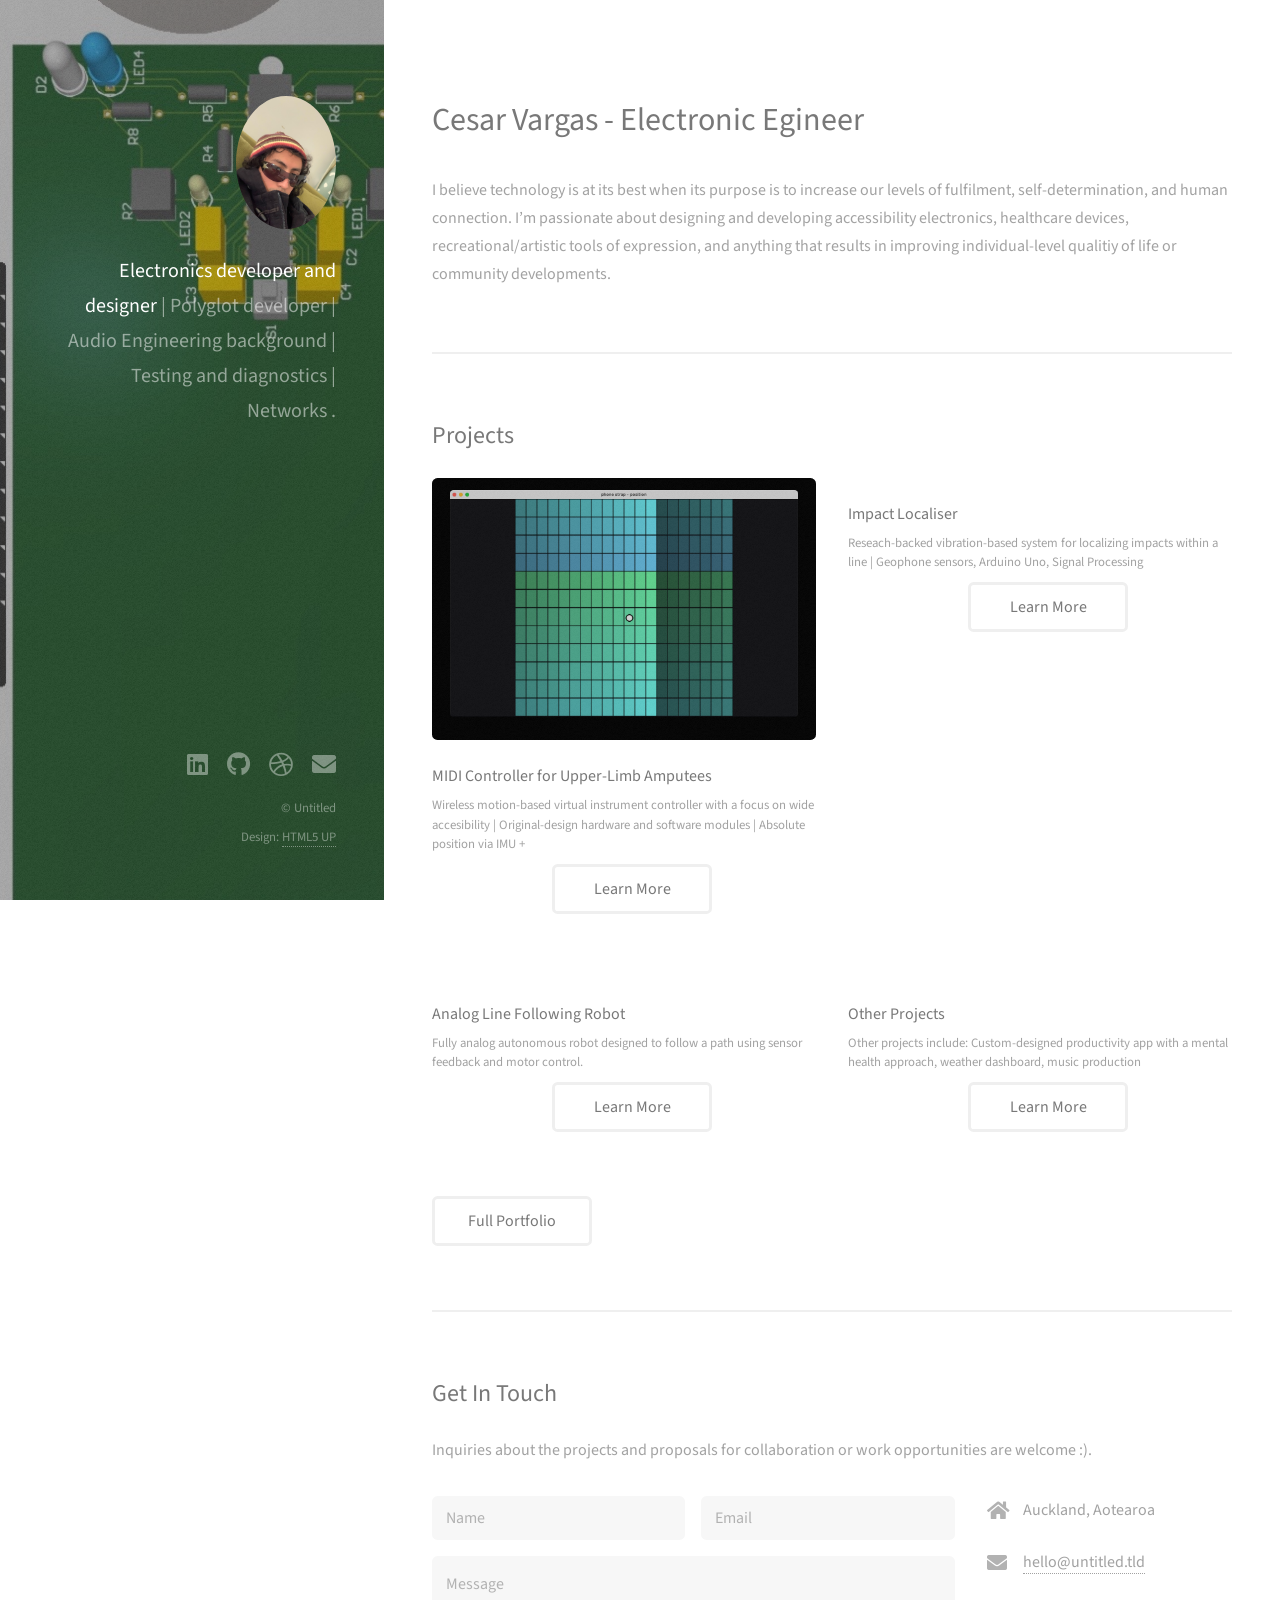
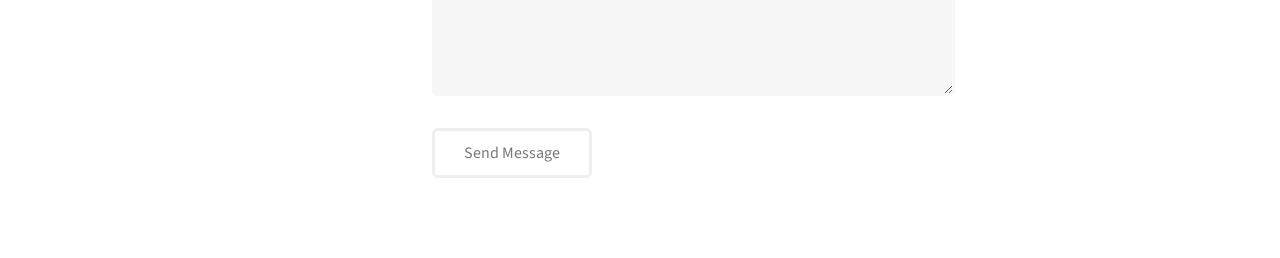
==== index.html @ 72519729 "btns linked" ====
<!DOCTYPE HTML>
<!--
	Strata by HTML5 UP
	html5up.net | @ajlkn
	Free for personal and commercial use under the CCA 3.0 license (html5up.net/license)
-->
<html>
	<head>
		<title>Strata by HTML5 UP</title>
		<meta charset="utf-8" />
		<meta name="viewport" content="width=device-width, initial-scale=1, user-scalable=no" />
		<link rel="stylesheet" href="assets/css/main.css" />
	</head>
	<body class="is-preload">

		<!-- Header -->
			<header id="header">
				<div class="inner">
					<a href="#" class="image avatar"><img src="images/avatar.jpg" alt="" /></a>
					<h1><strong>Electronics developer and designer</strong>  <br />
					| Polyglot developer | Audio Engineering background | Testing<br />
					and diagnostics | Networks </a>.</h1>
					<!-- and diagnostics | Networks | Troubleshooting</a>.</h1> -->
				</div>
			</header>

		<!-- Main -->
			<div id="main">

				<!-- One -->
					<section id="one">
						<header class="major">
							<h2>Cesar Vargas - Electronic Egineer</h2>
						</header>
						<p>I believe technology is at its best when its purpose is to increase our levels of fulfilment, self-determination, and human connection. I’m passionate about designing and developing accessibility electronics, healthcare devices, recreational/artistic tools of expression, and anything that results in improving individual-level qualitiy of life or community developments.</p>
						<!-- <ul class="actions">
							<li><a href="#" class="button">Learn More</a></li>
						</ul> -->
					</section>

				<!-- Two -->
					<section id="two">
						<h2>Projects</h2>
						<div class="row">
							<article class="col-6 col-12-xsmall work-item">
								<!-- TODO add photo of interface -->
								<a href="images/fulls/01.jpg" class="image fit thumb"><img src="images/thumbs/01.jpg" alt="" /></a>
								<h3>MIDI Controller for Upper-Limb Amputees</h3>
								<p> Wireless motion-based virtual instrument controller with a focus on wide accesibility | Original-design hardware and software modules | Absolute position via IMU + 
								<br /> 
								</p>
									<!-- | Development: On-going </p> -->
								<!-- Make it center: -->
								<!-- </div> -->
								<ul class="actions" style="margin-top: 10px;">
									<li><a href="ldv.html" class="button">Learn More</a></li>
								</ul>
							</article>
							<article class="col-6 col-12-xsmall work-item">
								<a href="images/fulls/02.jpg" class="image fit thumb"><img src="images/thumbs/02.jpg" alt="" /></a>
								<h3>Impact Localiser</h3>
								<p>Reseach-backed vibration-based system for localizing impacts within a line | Geophone sensors, Arduino Uno, Signal Processing <br />  </p>
									<!-- | Development: Finalized </p> -->
								<!-- </div> -->
								<ul class="actions" style="margin-top: 10px;">
									<li><a href="geohpone.html" class="button">Learn More</a></li>
								</ul>
							</article>
							<article class="col-6 col-12-xsmall work-item">
								<a href="images/fulls/03.jpg" class="image fit thumb"><img src="images/thumbs/03.jpg" alt="" /></a>
								<h3>Analog Line Following Robot</h3>
								<p>Fully analog autonomous robot designed to follow a path using sensor feedback and motor control. <br />  </p>
								<!-- </div> -->
								<ul class="actions" style="margin-top: 10px;">
									<li><a href="robot.html" class="button">Learn More</a></li>
								</ul>
							</article>
							<article class="col-6 col-12-xsmall work-item">
								<a href="images/fulls/04.jpg" class="image fit thumb"><img src="images/thumbs/04.jpg" alt="" /></a>
								<h3>Other Projects</h3>
								<p>Other projects include: Custom-designed productivity app with a mental health approach, weather dashboard, music production <br />  </p>
								<!-- </div> -->
								<ul class="actions" style="margin-top: 10px;">
									<li><a href="other.html" class="button">Learn More</a></li>
								</ul>
							</article>
							<!-- <article class="col-6 col-12-xsmall work-item">
								<a href="images/fulls/05.jpg" class="image fit thumb"><img src="images/thumbs/05.jpg" alt="" /></a>
								<h3>Nunc enim commodo aliquet</h3>
								<p>Lorem ipsum dolor sit amet nisl sed nullam feugiat.</p>
							</article>
							<article class="col-6 col-12-xsmall work-item">
								<a href="images/fulls/06.jpg" class="image fit thumb"><img src="images/thumbs/06.jpg" alt="" /></a>
								<h3>Risus ornare lacinia</h3>
								<p>Lorem ipsum dolor sit amet nisl sed nullam feugiat.</p>
							</article> -->
						</div>
						<ul class="actions">
							<li><a href="#" class="button">Full Portfolio</a></li>
						</ul>
					</section>

				<!-- Three -->
					<section id="three">
						<h2>Get In Touch</h2>
						<p>Inquiries about the projects and proposals for collaboration or work opportunities are welcome :). </p>
						<div class="row">
							<div class="col-8 col-12-small">
								<form method="post" action="#">
									<div class="row gtr-uniform gtr-50">
										<div class="col-6 col-12-xsmall"><input type="text" name="name" id="name" placeholder="Name" /></div>
										<div class="col-6 col-12-xsmall"><input type="email" name="email" id="email" placeholder="Email" /></div>
										<div class="col-12"><textarea name="message" id="message" placeholder="Message" rows="4"></textarea></div>
									</div>
								</form>
								<ul class="actions">
									<li><input type="submit" value="Send Message" /></li>
								</ul>
							</div>
							<div class="col-4 col-12-small">
								<ul class="labeled-icons">
									<li>
										<h3 class="icon solid fa-home"><span class="label">Address</span></h3>
										<!-- 1234 Somewhere Rd.<br /> -->
										Auckland, Aotearoa<br />
										<!-- United States -->
									</li>
									<!-- <li>
										<h3 class="icon solid fa-mobile-alt"><span class="label">Phone</span></h3>
										000-000-0000
									</li> -->
									<li>
										<h3 class="icon solid fa-envelope"><span class="label">Email</span></h3>
										<!-- TODO set email just for this, maybe new one, maybe liminalvile@gmail.com-->
										<a href="#">hello@untitled.tld</a>
									</li>
								</ul>
							</div>
						</div>
					</section>

				<!-- Four -->
				<!--
					<section id="four">
						<h2>Elements</h2>

						<section>
							<h4>Text</h4>
							<p>This is <b>bold</b> and this is <strong>strong</strong>. This is <i>italic</i> and this is <em>emphasized</em>.
							This is <sup>superscript</sup> text and this is <sub>subscript</sub> text.
							This is <u>underlined</u> and this is code: <code>for (;;) { ... }</code>. Finally, <a href="#">this is a link</a>.</p>
							<hr />
							<header>
								<h4>Heading with a Subtitle</h4>
								<p>Lorem ipsum dolor sit amet nullam id egestas urna aliquam</p>
							</header>
							<p>Nunc lacinia ante nunc ac lobortis. Interdum adipiscing gravida odio porttitor sem non mi integer non faucibus ornare mi ut ante amet placerat aliquet. Volutpat eu sed ante lacinia sapien lorem accumsan varius montes viverra nibh in adipiscing blandit tempus accumsan.</p>
							<header>
								<h5>Heading with a Subtitle</h5>
								<p>Lorem ipsum dolor sit amet nullam id egestas urna aliquam</p>
							</header>
							<p>Nunc lacinia ante nunc ac lobortis. Interdum adipiscing gravida odio porttitor sem non mi integer non faucibus ornare mi ut ante amet placerat aliquet. Volutpat eu sed ante lacinia sapien lorem accumsan varius montes viverra nibh in adipiscing blandit tempus accumsan.</p>
							<hr />
							<h2>Heading Level 2</h2>
							<h3>Heading Level 3</h3>
							<h4>Heading Level 4</h4>
							<h5>Heading Level 5</h5>
							<h6>Heading Level 6</h6>
							<hr />
							<h5>Blockquote</h5>
							<blockquote>Fringilla nisl. Donec accumsan interdum nisi, quis tincidunt felis sagittis eget tempus euismod. Vestibulum ante ipsum primis in faucibus vestibulum. Blandit adipiscing eu felis iaculis volutpat ac adipiscing accumsan faucibus. Vestibulum ante ipsum primis in faucibus lorem ipsum dolor sit amet nullam adipiscing eu felis.</blockquote>
							<h5>Preformatted</h5>
							<pre><code>i = 0;

while (!deck.isInOrder()) {
print 'Iteration ' + i;
deck.shuffle();
i++;
}

print 'It took ' + i + ' iterations to sort the deck.';</code></pre>
						</section>

						<section>
							<h4>Lists</h4>
							<div class="row">
								<div class="col-6 col-12-xsmall">
									<h5>Unordered</h5>
									<ul>
										<li>Dolor pulvinar etiam magna etiam.</li>
										<li>Sagittis adipiscing lorem eleifend.</li>
										<li>Felis enim feugiat dolore viverra.</li>
									</ul>
									<h5>Alternate</h5>
									<ul class="alt">
										<li>Dolor pulvinar etiam magna etiam.</li>
										<li>Sagittis adipiscing lorem eleifend.</li>
										<li>Felis enim feugiat dolore viverra.</li>
									</ul>
								</div>
								<div class="col-6 col-12-xsmall">
									<h5>Ordered</h5>
									<ol>
										<li>Dolor pulvinar etiam magna etiam.</li>
										<li>Etiam vel felis at lorem sed viverra.</li>
										<li>Felis enim feugiat dolore viverra.</li>
										<li>Dolor pulvinar etiam magna etiam.</li>
										<li>Etiam vel felis at lorem sed viverra.</li>
										<li>Felis enim feugiat dolore viverra.</li>
									</ol>
									<h5>Icons</h5>
									<ul class="icons">
										<li><a href="#" class="icon brands fa-twitter"><span class="label">Twitter</span></a></li>
										<li><a href="#" class="icon brands fa-facebook-f"><span class="label">Facebook</span></a></li>
										<li><a href="#" class="icon brands fa-instagram"><span class="label">Instagram</span></a></li>
										<li><a href="#" class="icon brands fa-github"><span class="label">Github</span></a></li>
										<li><a href="#" class="icon brands fa-dribbble"><span class="label">Dribbble</span></a></li>
										<li><a href="#" class="icon brands fa-tumblr"><span class="label">Tumblr</span></a></li>
									</ul>
								</div>
							</div>
							<h5>Actions</h5>
							<ul class="actions">
								<li><a href="#" class="button primary">Default</a></li>
								<li><a href="#" class="button">Default</a></li>
							</ul>
							<ul class="actions small">
								<li><a href="#" class="button primary small">Small</a></li>
								<li><a href="#" class="button small">Small</a></li>
							</ul>
							<div class="row">
								<div class="col-6 col-12-small">
									<ul class="actions stacked">
										<li><a href="#" class="button primary">Default</a></li>
										<li><a href="#" class="button">Default</a></li>
									</ul>
								</div>
								<div class="col-6 col-12-small">
									<ul class="actions stacked">
										<li><a href="#" class="button primary small">Small</a></li>
										<li><a href="#" class="button small">Small</a></li>
									</ul>
								</div>
								<div class="col-6 col-12-small">
									<ul class="actions stacked">
										<li><a href="#" class="button primary fit">Default</a></li>
										<li><a href="#" class="button fit">Default</a></li>
									</ul>
								</div>
								<div class="col-6 col-12-small">
									<ul class="actions stacked">
										<li><a href="#" class="button primary small fit">Small</a></li>
										<li><a href="#" class="button small fit">Small</a></li>
									</ul>
								</div>
							</div>
						</section>

						<section>
							<h4>Table</h4>
							<h5>Default</h5>
							<div class="table-wrapper">
								<table>
									<thead>
										<tr>
											<th>Name</th>
											<th>Description</th>
											<th>Price</th>
										</tr>
									</thead>
									<tbody>
										<tr>
											<td>Item One</td>
											<td>Ante turpis integer aliquet porttitor.</td>
											<td>29.99</td>
										</tr>
										<tr>
											<td>Item Two</td>
											<td>Vis ac commodo adipiscing arcu aliquet.</td>
											<td>19.99</td>
										</tr>
										<tr>
											<td>Item Three</td>
											<td> Morbi faucibus arcu accumsan lorem.</td>
											<td>29.99</td>
										</tr>
										<tr>
											<td>Item Four</td>
											<td>Vitae integer tempus condimentum.</td>
											<td>19.99</td>
										</tr>
										<tr>
											<td>Item Five</td>
											<td>Ante turpis integer aliquet porttitor.</td>
											<td>29.99</td>
										</tr>
									</tbody>
									<tfoot>
										<tr>
											<td colspan="2"></td>
											<td>100.00</td>
										</tr>
									</tfoot>
								</table>
							</div>

							<h5>Alternate</h5>
							<div class="table-wrapper">
								<table class="alt">
									<thead>
										<tr>
											<th>Name</th>
											<th>Description</th>
											<th>Price</th>
										</tr>
									</thead>
									<tbody>
										<tr>
											<td>Item One</td>
											<td>Ante turpis integer aliquet porttitor.</td>
											<td>29.99</td>
										</tr>
										<tr>
											<td>Item Two</td>
											<td>Vis ac commodo adipiscing arcu aliquet.</td>
											<td>19.99</td>
										</tr>
										<tr>
											<td>Item Three</td>
											<td> Morbi faucibus arcu accumsan lorem.</td>
											<td>29.99</td>
										</tr>
										<tr>
											<td>Item Four</td>
											<td>Vitae integer tempus condimentum.</td>
											<td>19.99</td>
										</tr>
										<tr>
											<td>Item Five</td>
											<td>Ante turpis integer aliquet porttitor.</td>
											<td>29.99</td>
										</tr>
									</tbody>
									<tfoot>
										<tr>
											<td colspan="2"></td>
											<td>100.00</td>
										</tr>
									</tfoot>
								</table>
							</div>
						</section>

						<section>
							<h4>Buttons</h4>
							<ul class="actions">
								<li><a href="#" class="button primary">Primary</a></li>
								<li><a href="#" class="button">Default</a></li>
							</ul>
							<ul class="actions">
								<li><a href="#" class="button large">Large</a></li>
								<li><a href="#" class="button">Default</a></li>
								<li><a href="#" class="button small">Small</a></li>
							</ul>
							<ul class="actions fit">
								<li><a href="#" class="button primary fit">Fit</a></li>
								<li><a href="#" class="button fit">Fit</a></li>
							</ul>
							<ul class="actions fit small">
								<li><a href="#" class="button primary fit small">Fit + Small</a></li>
								<li><a href="#" class="button fit small">Fit + Small</a></li>
							</ul>
							<ul class="actions">
								<li><a href="#" class="button primary icon solid fa-download">Icon</a></li>
								<li><a href="#" class="button icon solid fa-download">Icon</a></li>
							</ul>
							<ul class="actions">
								<li><span class="button primary disabled">Primary</span></li>
								<li><span class="button disabled">Default</span></li>
							</ul>
						</section>

						<section>
							<h4>Form</h4>
							<form method="post" action="#">
								<div class="row gtr-uniform gtr-50">
									<div class="col-6 col-12-xsmall">
										<input type="text" name="demo-name" id="demo-name" value="" placeholder="Name" />
									</div>
									<div class="col-6 col-12-xsmall">
										<input type="email" name="demo-email" id="demo-email" value="" placeholder="Email" />
									</div>
									<div class="col-12">
										<select name="demo-category" id="demo-category">
											<option value="">- Category -</option>
											<option value="1">Manufacturing</option>
											<option value="1">Shipping</option>
											<option value="1">Administration</option>
											<option value="1">Human Resources</option>
										</select>
									</div>
									<div class="col-4 col-12-small">
										<input type="radio" id="demo-priority-low" name="demo-priority" checked>
										<label for="demo-priority-low">Low Priority</label>
									</div>
									<div class="col-4 col-12-small">
										<input type="radio" id="demo-priority-normal" name="demo-priority">
										<label for="demo-priority-normal">Normal Priority</label>
									</div>
									<div class="col-4 col-12-small">
										<input type="radio" id="demo-priority-high" name="demo-priority">
										<label for="demo-priority-high">High Priority</label>
									</div>
									<div class="col-6 col-12-small">
										<input type="checkbox" id="demo-copy" name="demo-copy">
										<label for="demo-copy">Email me a copy of this message</label>
									</div>
									<div class="col-6 col-12-small">
										<input type="checkbox" id="demo-human" name="demo-human" checked>
										<label for="demo-human">I am a human and not a robot</label>
									</div>
									<div class="col-12">
										<textarea name="demo-message" id="demo-message" placeholder="Enter your message" rows="6"></textarea>
									</div>
									<div class="col-12">
										<ul class="actions">
											<li><input type="submit" value="Send Message" class="primary" /></li>
											<li><input type="reset" value="Reset" /></li>
										</ul>
									</div>
								</div>
							</form>
						</section>

						<section>
							<h4>Image</h4>
							<h5>Fit</h5>
							<div class="box alt">
								<div class="row gtr-50 gtr-uniform">
									<div class="col-12"><span class="image fit"><img src="images/fulls/05.jpg" alt="" /></span></div>
									<div class="col-4"><span class="image fit"><img src="images/thumbs/01.jpg" alt="" /></span></div>
									<div class="col-4"><span class="image fit"><img src="images/thumbs/02.jpg" alt="" /></span></div>
									<div class="col-4"><span class="image fit"><img src="images/thumbs/03.jpg" alt="" /></span></div>
									<div class="col-4"><span class="image fit"><img src="images/thumbs/04.jpg" alt="" /></span></div>
									<div class="col-4"><span class="image fit"><img src="images/thumbs/05.jpg" alt="" /></span></div>
									<div class="col-4"><span class="image fit"><img src="images/thumbs/06.jpg" alt="" /></span></div>
									<div class="col-4"><span class="image fit"><img src="images/thumbs/03.jpg" alt="" /></span></div>
									<div class="col-4"><span class="image fit"><img src="images/thumbs/02.jpg" alt="" /></span></div>
									<div class="col-4"><span class="image fit"><img src="images/thumbs/01.jpg" alt="" /></span></div>
								</div>
							</div>
							<h5>Left &amp; Right</h5>
							<p><span class="image left"><img src="images/avatar.jpg" alt="" /></span>Fringilla nisl. Donec accumsan interdum nisi, quis tincidunt felis sagittis eget. tempus euismod. Vestibulum ante ipsum primis in faucibus vestibulum. Blandit adipiscing eu felis iaculis volutpat ac adipiscing accumsan eu faucibus. Integer ac pellentesque praesent tincidunt felis sagittis eget. tempus euismod. Vestibulum ante ipsum primis in faucibus vestibulum. Blandit adipiscing eu felis iaculis volutpat ac adipiscing accumsan eu faucibus. Integer ac pellentesque praesent. Donec accumsan interdum nisi, quis tincidunt felis sagittis eget. tempus euismod. Vestibulum ante ipsum primis in faucibus vestibulum. Blandit adipiscing eu felis iaculis volutpat ac adipiscing accumsan eu faucibus. Integer ac pellentesque praesent tincidunt felis sagittis eget. tempus euismod. Vestibulum ante ipsum primis in faucibus vestibulum. Blandit adipiscing eu felis iaculis volutpat ac adipiscing accumsan eu faucibus. Integer ac pellentesque praesent.</p>
							<p><span class="image right"><img src="images/avatar.jpg" alt="" /></span>Fringilla nisl. Donec accumsan interdum nisi, quis tincidunt felis sagittis eget. tempus euismod. Vestibulum ante ipsum primis in faucibus vestibulum. Blandit adipiscing eu felis iaculis volutpat ac adipiscing accumsan eu faucibus. Integer ac pellentesque praesent tincidunt felis sagittis eget. tempus euismod. Vestibulum ante ipsum primis in faucibus vestibulum. Blandit adipiscing eu felis iaculis volutpat ac adipiscing accumsan eu faucibus. Integer ac pellentesque praesent. Donec accumsan interdum nisi, quis tincidunt felis sagittis eget. tempus euismod. Vestibulum ante ipsum primis in faucibus vestibulum. Blandit adipiscing eu felis iaculis volutpat ac adipiscing accumsan eu faucibus. Integer ac pellentesque praesent tincidunt felis sagittis eget. tempus euismod. Vestibulum ante ipsum primis in faucibus vestibulum. Blandit adipiscing eu felis iaculis volutpat ac adipiscing accumsan eu faucibus. Integer ac pellentesque praesent.</p>
						</section>

					</section>
				-->

			</div>

		<!-- Footer -->
			<footer id="footer">
				<div class="inner">
					<ul class="icons">
						<li><a href="#" class="icon brands fa-linkedin"><span class="label">LinkedIn</span></a></li>
						<li><a href="#" class="icon brands fa-github"><span class="label">Github</span></a></li>
						<li><a href="#" class="icon brands fa-dribbble"><span class="label">Dribbble</span></a></li>
						<li><a href="#" class="icon solid fa-envelope"><span class="label">Email</span></a></li>
					</ul>
					<ul class="copyright">
						<li>&copy; Untitled</li><li>Design: <a href="http://html5up.net">HTML5 UP</a></li>
					</ul>
				</div>
			</footer>

		<!-- Scripts -->
			<script src="assets/js/jquery.min.js"></script>
			<script src="assets/js/jquery.poptrox.min.js"></script>
			<script src="assets/js/browser.min.js"></script>
			<script src="assets/js/breakpoints.min.js"></script>
			<script src="assets/js/util.js"></script>
			<script src="assets/js/main.js"></script>

	</body>
</html>
---- assets/css/main.css ----
@import url("fontawesome-all.min.css");
@import url("https://fonts.googleapis.com/css?family=Source+Sans+Pro:400,400italic");

/*
	Strata by HTML5 UP
	html5up.net | @ajlkn
	Free for personal and commercial use under the CCA 3.0 license (html5up.net/license)
*/

html, body, div, span, applet, object,
iframe, h1, h2, h3, h4, h5, h6, p, blockquote,
pre, a, abbr, acronym, address, big, cite,
code, del, dfn, em, img, ins, kbd, q, s, samp,
small, strike, strong, sub, sup, tt, var, b,
u, i, center, dl, dt, dd, ol, ul, li, fieldset,
form, label, legend, table, caption, tbody,
tfoot, thead, tr, th, td, article, aside,
canvas, details, embed, figure, figcaption,
footer, header, hgroup, menu, nav, output, ruby,
section, summary, time, mark, audio, video {
	margin: 0;
	padding: 0;
	border: 0;
	font-size: 100%;
	font: inherit;
	vertical-align: baseline;}

article, aside, details, figcaption, figure,
footer, header, hgroup, menu, nav, section {
	display: block;}

body {
	line-height: 1;
}

ol, ul {
	list-style: none;
}

blockquote, q {
	quotes: none;
}

	blockquote:before, blockquote:after, q:before, q:after {
		content: '';
		content: none;
	}

table {
	border-collapse: collapse;
	border-spacing: 0;
}

body {
	-webkit-text-size-adjust: none;
}

mark {
	background-color: transparent;
	color: inherit;
}

input::-moz-focus-inner {
	border: 0;
	padding: 0;
}

input, select, textarea {
	-moz-appearance: none;
	-webkit-appearance: none;
	-ms-appearance: none;
	appearance: none;
}

/* Basic */

	html {
		box-sizing: border-box;
	}

	*, *:before, *:after {
		box-sizing: inherit;
	}

	body {
		background: #fff;
	}

		body.is-preload *, body.is-preload *:before, body.is-preload *:after {
			-moz-animation: none !important;
			-webkit-animation: none !important;
			-ms-animation: none !important;
			animation: none !important;
			-moz-transition: none !important;
			-webkit-transition: none !important;
			-ms-transition: none !important;
			transition: none !important;
		}

	body, input, select, textarea {
		color: #a2a2a2;
		font-family: "Source Sans Pro", Helvetica, sans-serif;
		font-size: 16pt;
		font-weight: 400;
		line-height: 1.75em;
	}

	a {
		-moz-transition: color 0.2s ease-in-out, border-color 0.2s ease-in-out;
		-webkit-transition: color 0.2s ease-in-out, border-color 0.2s ease-in-out;
		-ms-transition: color 0.2s ease-in-out, border-color 0.2s ease-in-out;
		transition: color 0.2s ease-in-out, border-color 0.2s ease-in-out;
		border-bottom: dotted 1px;
		color: #49bf9d;
		text-decoration: none;
	}

		a:hover {
			border-bottom-color: transparent;
			color: #49bf9d !important;
			text-decoration: none;
		}

	strong, b {
		color: #787878;
		font-weight: 400;
	}

	em, i {
		font-style: italic;
	}

	p {
		margin: 0 0 2em 0;
	}

	h1, h2, h3, h4, h5, h6 {
		color: #787878;
		font-weight: 400;
		line-height: 1em;
		margin: 0 0 1em 0;
	}

		h1 a, h2 a, h3 a, h4 a, h5 a, h6 a {
			color: inherit;
			text-decoration: none;
		}

	h1 {
		font-size: 2em;
		line-height: 1.5em;
	}

	h2 {
		font-size: 1.5em;
		line-height: 1.5em;
	}

	h3 {
		font-size: 1.25em;
		line-height: 1.5em;
	}

	h4 {
		font-size: 1.1em;
		line-height: 1.5em;
	}

	h5 {
		font-size: 0.9em;
		line-height: 1.5em;
	}

	h6 {
		font-size: 0.7em;
		line-height: 1.5em;
	}

	sub {
		font-size: 0.8em;
		position: relative;
		top: 0.5em;
	}

	sup {
		font-size: 0.8em;
		position: relative;
		top: -0.5em;
	}

	hr {
		border: 0;
		border-bottom: solid 2px #efefef;
		margin: 2em 0;
	}

		hr.major {
			margin: 3em 0;
		}

	blockquote {
		border-left: solid 6px #efefef;
		font-style: italic;
		margin: 0 0 2em 0;
		padding: 0.5em 0 0.5em 1.5em;
	}

	code {
		background: #f7f7f7;
		border-radius: 0.35em;
		border: solid 2px #efefef;
		font-family: "Courier New", monospace;
		font-size: 0.9em;
		margin: 0 0.25em;
		padding: 0.25em 0.65em;
	}

	pre {
		-webkit-overflow-scrolling: touch;
		font-family: "Courier New", monospace;
		font-size: 0.9em;
		margin: 0 0 2em 0;
	}

		pre code {
			display: block;
			line-height: 1.75em;
			padding: 1em 1.5em;
			overflow-x: auto;
		}

	.align-left {
		text-align: left;
	}

	.align-center {
		text-align: center;
	}

	.align-right {
		text-align: right;
	}

/* Container */

	.container {
		margin: 0 auto;
		max-width: calc(100% - 4em);
		width: 100%;
	}

		.container.xsmall {
			width: 25%;
		}

		.container.small {
			width: 50%;
		}

		.container.medium {
			width: 75%;
		}

		.container.large {
			width: 125%;
		}

		.container.xlarge {
			width: 150%;
		}

		.container.max {
			width: 100%;
		}

		@media screen and (max-width: 980px) {

			.container {
				width: 100% !important;
				max-width: 100% !important;
			}

		}

		@media screen and (max-width: 480px) {

			.container {
				max-width: calc(100% - 3em);
			}

		}

/* Row */

	.row {
		display: flex;
		flex-wrap: wrap;
		box-sizing: border-box;
		align-items: stretch;
	}

		.row > * {
			box-sizing: border-box;
		}

		.row.gtr-uniform > * > :last-child {
			margin-bottom: 0;
		}

		.row.aln-left {
			justify-content: flex-start;
		}

		.row.aln-center {
			justify-content: center;
		}

		.row.aln-right {
			justify-content: flex-end;
		}

		.row.aln-top {
			align-items: flex-start;
		}

		.row.aln-middle {
			align-items: center;
		}

		.row.aln-bottom {
			align-items: flex-end;
		}

		.row > .imp {
			order: -1;
		}

		.row > .col-1 {
			width: 8.33333%;
		}

		.row > .off-1 {
			margin-left: 8.33333%;
		}

		.row > .col-2 {
			width: 16.66667%;
		}

		.row > .off-2 {
			margin-left: 16.66667%;
		}

		.row > .col-3 {
			width: 25%;
		}

		.row > .off-3 {
			margin-left: 25%;
		}

		.row > .col-4 {
			width: 33.33333%;
		}

		.row > .off-4 {
			margin-left: 33.33333%;
		}

		.row > .col-5 {
			width: 41.66667%;
		}

		.row > .off-5 {
			margin-left: 41.66667%;
		}

		.row > .col-6 {
			width: 50%;
		}

		.row > .off-6 {
			margin-left: 50%;
		}

		.row > .col-7 {
			width: 58.33333%;
		}

		.row > .off-7 {
			margin-left: 58.33333%;
		}

		.row > .col-8 {
			width: 66.66667%;
		}

		.row > .off-8 {
			margin-left: 66.66667%;
		}

		.row > .col-9 {
			width: 75%;
		}

		.row > .off-9 {
			margin-left: 75%;
		}

		.row > .col-10 {
			width: 83.33333%;
		}

		.row > .off-10 {
			margin-left: 83.33333%;
		}

		.row > .col-11 {
			width: 91.66667%;
		}

		.row > .off-11 {
			margin-left: 91.66667%;
		}

		.row > .col-12 {
			width: 100%;
		}

		.row > .off-12 {
			margin-left: 100%;
		}

		.row.gtr-0 {
			margin-top: 0;
			margin-left: 0em;
		}

			.row.gtr-0 > * {
				padding: 0 0 0 0em;
			}

			.row.gtr-0.gtr-uniform {
				margin-top: 0em;
			}

				.row.gtr-0.gtr-uniform > * {
					padding-top: 0em;
				}

		.row.gtr-25 {
			margin-top: 0;
			margin-left: -0.625em;
		}

			.row.gtr-25 > * {
				padding: 0 0 0 0.625em;
			}

			.row.gtr-25.gtr-uniform {
				margin-top: -0.625em;
			}

				.row.gtr-25.gtr-uniform > * {
					padding-top: 0.625em;
				}

		.row.gtr-50 {
			margin-top: 0;
			margin-left: -1.25em;
		}

			.row.gtr-50 > * {
				padding: 0 0 0 1.25em;
			}

			.row.gtr-50.gtr-uniform {
				margin-top: -1.25em;
			}

				.row.gtr-50.gtr-uniform > * {
					padding-top: 1.25em;
				}

		.row {
			margin-top: 0;
			margin-left: -2.5em;
		}

			.row > * {
				padding: 0 0 0 2.5em;
			}

			.row.gtr-uniform {
				margin-top: -2.5em;
			}

				.row.gtr-uniform > * {
					padding-top: 2.5em;
				}

		.row.gtr-150 {
			margin-top: 0;
			margin-left: -3.75em;
		}

			.row.gtr-150 > * {
				padding: 0 0 0 3.75em;
			}

			.row.gtr-150.gtr-uniform {
				margin-top: -3.75em;
			}

				.row.gtr-150.gtr-uniform > * {
					padding-top: 3.75em;
				}

		.row.gtr-200 {
			margin-top: 0;
			margin-left: -5em;
		}

			.row.gtr-200 > * {
				padding: 0 0 0 5em;
			}

			.row.gtr-200.gtr-uniform {
				margin-top: -5em;
			}

				.row.gtr-200.gtr-uniform > * {
					padding-top: 5em;
				}

		@media screen and (max-width: 1800px) {

			.row {
				display: flex;
				flex-wrap: wrap;
				box-sizing: border-box;
				align-items: stretch;
			}

				.row > * {
					box-sizing: border-box;
				}

				.row.gtr-uniform > * > :last-child {
					margin-bottom: 0;
				}

				.row.aln-left {
					justify-content: flex-start;
				}

				.row.aln-center {
					justify-content: center;
				}

				.row.aln-right {
					justify-content: flex-end;
				}

				.row.aln-top {
					align-items: flex-start;
				}

				.row.aln-middle {
					align-items: center;
				}

				.row.aln-bottom {
					align-items: flex-end;
				}

				.row > .imp-xlarge {
					order: -1;
				}

				.row > .col-1-xlarge {
					width: 8.33333%;
				}

				.row > .off-1-xlarge {
					margin-left: 8.33333%;
				}

				.row > .col-2-xlarge {
					width: 16.66667%;
				}

				.row > .off-2-xlarge {
					margin-left: 16.66667%;
				}

				.row > .col-3-xlarge {
					width: 25%;
				}

				.row > .off-3-xlarge {
					margin-left: 25%;
				}

				.row > .col-4-xlarge {
					width: 33.33333%;
				}

				.row > .off-4-xlarge {
					margin-left: 33.33333%;
				}

				.row > .col-5-xlarge {
					width: 41.66667%;
				}

				.row > .off-5-xlarge {
					margin-left: 41.66667%;
				}

				.row > .col-6-xlarge {
					width: 50%;
				}

				.row > .off-6-xlarge {
					margin-left: 50%;
				}

				.row > .col-7-xlarge {
					width: 58.33333%;
				}

				.row > .off-7-xlarge {
					margin-left: 58.33333%;
				}

				.row > .col-8-xlarge {
					width: 66.66667%;
				}

				.row > .off-8-xlarge {
					margin-left: 66.66667%;
				}

				.row > .col-9-xlarge {
					width: 75%;
				}

				.row > .off-9-xlarge {
					margin-left: 75%;
				}

				.row > .col-10-xlarge {
					width: 83.33333%;
				}

				.row > .off-10-xlarge {
					margin-left: 83.33333%;
				}

				.row > .col-11-xlarge {
					width: 91.66667%;
				}

				.row > .off-11-xlarge {
					margin-left: 91.66667%;
				}

				.row > .col-12-xlarge {
					width: 100%;
				}

				.row > .off-12-xlarge {
					margin-left: 100%;
				}

				.row.gtr-0 {
					margin-top: 0;
					margin-left: 0em;
				}

					.row.gtr-0 > * {
						padding: 0 0 0 0em;
					}

					.row.gtr-0.gtr-uniform {
						margin-top: 0em;
					}

						.row.gtr-0.gtr-uniform > * {
							padding-top: 0em;
						}

				.row.gtr-25 {
					margin-top: 0;
					margin-left: -0.625em;
				}

					.row.gtr-25 > * {
						padding: 0 0 0 0.625em;
					}

					.row.gtr-25.gtr-uniform {
						margin-top: -0.625em;
					}

						.row.gtr-25.gtr-uniform > * {
							padding-top: 0.625em;
						}

				.row.gtr-50 {
					margin-top: 0;
					margin-left: -1.25em;
				}

					.row.gtr-50 > * {
						padding: 0 0 0 1.25em;
					}

					.row.gtr-50.gtr-uniform {
						margin-top: -1.25em;
					}

						.row.gtr-50.gtr-uniform > * {
							padding-top: 1.25em;
						}

				.row {
					margin-top: 0;
					margin-left: -2.5em;
				}

					.row > * {
						padding: 0 0 0 2.5em;
					}

					.row.gtr-uniform {
						margin-top: -2.5em;
					}

						.row.gtr-uniform > * {
							padding-top: 2.5em;
						}

				.row.gtr-150 {
					margin-top: 0;
					margin-left: -3.75em;
				}

					.row.gtr-150 > * {
						padding: 0 0 0 3.75em;
					}

					.row.gtr-150.gtr-uniform {
						margin-top: -3.75em;
					}

						.row.gtr-150.gtr-uniform > * {
							padding-top: 3.75em;
						}

				.row.gtr-200 {
					margin-top: 0;
					margin-left: -5em;
				}

					.row.gtr-200 > * {
						padding: 0 0 0 5em;
					}

					.row.gtr-200.gtr-uniform {
						margin-top: -5em;
					}

						.row.gtr-200.gtr-uniform > * {
							padding-top: 5em;
						}

		}

		@media screen and (max-width: 1280px) {

			.row {
				display: flex;
				flex-wrap: wrap;
				box-sizing: border-box;
				align-items: stretch;
			}

				.row > * {
					box-sizing: border-box;
				}

				.row.gtr-uniform > * > :last-child {
					margin-bottom: 0;
				}

				.row.aln-left {
					justify-content: flex-start;
				}

				.row.aln-center {
					justify-content: center;
				}

				.row.aln-right {
					justify-content: flex-end;
				}

				.row.aln-top {
					align-items: flex-start;
				}

				.row.aln-middle {
					align-items: center;
				}

				.row.aln-bottom {
					align-items: flex-end;
				}

				.row > .imp-large {
					order: -1;
				}

				.row > .col-1-large {
					width: 8.33333%;
				}

				.row > .off-1-large {
					margin-left: 8.33333%;
				}

				.row > .col-2-large {
					width: 16.66667%;
				}

				.row > .off-2-large {
					margin-left: 16.66667%;
				}

				.row > .col-3-large {
					width: 25%;
				}

				.row > .off-3-large {
					margin-left: 25%;
				}

				.row > .col-4-large {
					width: 33.33333%;
				}

				.row > .off-4-large {
					margin-left: 33.33333%;
				}

				.row > .col-5-large {
					width: 41.66667%;
				}

				.row > .off-5-large {
					margin-left: 41.66667%;
				}

				.row > .col-6-large {
					width: 50%;
				}

				.row > .off-6-large {
					margin-left: 50%;
				}

				.row > .col-7-large {
					width: 58.33333%;
				}

				.row > .off-7-large {
					margin-left: 58.33333%;
				}

				.row > .col-8-large {
					width: 66.66667%;
				}

				.row > .off-8-large {
					margin-left: 66.66667%;
				}

				.row > .col-9-large {
					width: 75%;
				}

				.row > .off-9-large {
					margin-left: 75%;
				}

				.row > .col-10-large {
					width: 83.33333%;
				}

				.row > .off-10-large {
					margin-left: 83.33333%;
				}

				.row > .col-11-large {
					width: 91.66667%;
				}

				.row > .off-11-large {
					margin-left: 91.66667%;
				}

				.row > .col-12-large {
					width: 100%;
				}

				.row > .off-12-large {
					margin-left: 100%;
				}

				.row.gtr-0 {
					margin-top: 0;
					margin-left: 0em;
				}

					.row.gtr-0 > * {
						padding: 0 0 0 0em;
					}

					.row.gtr-0.gtr-uniform {
						margin-top: 0em;
					}

						.row.gtr-0.gtr-uniform > * {
							padding-top: 0em;
						}

				.row.gtr-25 {
					margin-top: 0;
					margin-left: -0.5em;
				}

					.row.gtr-25 > * {
						padding: 0 0 0 0.5em;
					}

					.row.gtr-25.gtr-uniform {
						margin-top: -0.5em;
					}

						.row.gtr-25.gtr-uniform > * {
							padding-top: 0.5em;
						}

				.row.gtr-50 {
					margin-top: 0;
					margin-left: -1em;
				}

					.row.gtr-50 > * {
						padding: 0 0 0 1em;
					}

					.row.gtr-50.gtr-uniform {
						margin-top: -1em;
					}

						.row.gtr-50.gtr-uniform > * {
							padding-top: 1em;
						}

				.row {
					margin-top: 0;
					margin-left: -2em;
				}

					.row > * {
						padding: 0 0 0 2em;
					}

					.row.gtr-uniform {
						margin-top: -2em;
					}

						.row.gtr-uniform > * {
							padding-top: 2em;
						}

				.row.gtr-150 {
					margin-top: 0;
					margin-left: -3em;
				}

					.row.gtr-150 > * {
						padding: 0 0 0 3em;
					}

					.row.gtr-150.gtr-uniform {
						margin-top: -3em;
					}

						.row.gtr-150.gtr-uniform > * {
							padding-top: 3em;
						}

				.row.gtr-200 {
					margin-top: 0;
					margin-left: -4em;
				}

					.row.gtr-200 > * {
						padding: 0 0 0 4em;
					}

					.row.gtr-200.gtr-uniform {
						margin-top: -4em;
					}

						.row.gtr-200.gtr-uniform > * {
							padding-top: 4em;
						}

		}

		@media screen and (max-width: 980px) {

			.row {
				display: flex;
				flex-wrap: wrap;
				box-sizing: border-box;
				align-items: stretch;
			}

				.row > * {
					box-sizing: border-box;
				}

				.row.gtr-uniform > * > :last-child {
					margin-bottom: 0;
				}

				.row.aln-left {
					justify-content: flex-start;
				}

				.row.aln-center {
					justify-content: center;
				}

				.row.aln-right {
					justify-content: flex-end;
				}

				.row.aln-top {
					align-items: flex-start;
				}

				.row.aln-middle {
					align-items: center;
				}

				.row.aln-bottom {
					align-items: flex-end;
				}

				.row > .imp-medium {
					order: -1;
				}

				.row > .col-1-medium {
					width: 8.33333%;
				}

				.row > .off-1-medium {
					margin-left: 8.33333%;
				}

				.row > .col-2-medium {
					width: 16.66667%;
				}

				.row > .off-2-medium {
					margin-left: 16.66667%;
				}

				.row > .col-3-medium {
					width: 25%;
				}

				.row > .off-3-medium {
					margin-left: 25%;
				}

				.row > .col-4-medium {
					width: 33.33333%;
				}

				.row > .off-4-medium {
					margin-left: 33.33333%;
				}

				.row > .col-5-medium {
					width: 41.66667%;
				}

				.row > .off-5-medium {
					margin-left: 41.66667%;
				}

				.row > .col-6-medium {
					width: 50%;
				}

				.row > .off-6-medium {
					margin-left: 50%;
				}

				.row > .col-7-medium {
					width: 58.33333%;
				}

				.row > .off-7-medium {
					margin-left: 58.33333%;
				}

				.row > .col-8-medium {
					width: 66.66667%;
				}

				.row > .off-8-medium {
					margin-left: 66.66667%;
				}

				.row > .col-9-medium {
					width: 75%;
				}

				.row > .off-9-medium {
					margin-left: 75%;
				}

				.row > .col-10-medium {
					width: 83.33333%;
				}

				.row > .off-10-medium {
					margin-left: 83.33333%;
				}

				.row > .col-11-medium {
					width: 91.66667%;
				}

				.row > .off-11-medium {
					margin-left: 91.66667%;
				}

				.row > .col-12-medium {
					width: 100%;
				}

				.row > .off-12-medium {
					margin-left: 100%;
				}

				.row.gtr-0 {
					margin-top: 0;
					margin-left: 0em;
				}

					.row.gtr-0 > * {
						padding: 0 0 0 0em;
					}

					.row.gtr-0.gtr-uniform {
						margin-top: 0em;
					}

						.row.gtr-0.gtr-uniform > * {
							padding-top: 0em;
						}

				.row.gtr-25 {
					margin-top: 0;
					margin-left: -0.5em;
				}

					.row.gtr-25 > * {
						padding: 0 0 0 0.5em;
					}

					.row.gtr-25.gtr-uniform {
						margin-top: -0.5em;
					}

						.row.gtr-25.gtr-uniform > * {
							padding-top: 0.5em;
						}

				.row.gtr-50 {
					margin-top: 0;
					margin-left: -1em;
				}

					.row.gtr-50 > * {
						padding: 0 0 0 1em;
					}

					.row.gtr-50.gtr-uniform {
						margin-top: -1em;
					}

						.row.gtr-50.gtr-uniform > * {
							padding-top: 1em;
						}

				.row {
					margin-top: 0;
					margin-left: -2em;
				}

					.row > * {
						padding: 0 0 0 2em;
					}

					.row.gtr-uniform {
						margin-top: -2em;
					}

						.row.gtr-uniform > * {
							padding-top: 2em;
						}

				.row.gtr-150 {
					margin-top: 0;
					margin-left: -3em;
				}

					.row.gtr-150 > * {
						padding: 0 0 0 3em;
					}

					.row.gtr-150.gtr-uniform {
						margin-top: -3em;
					}

						.row.gtr-150.gtr-uniform > * {
							padding-top: 3em;
						}

				.row.gtr-200 {
					margin-top: 0;
					margin-left: -4em;
				}

					.row.gtr-200 > * {
						padding: 0 0 0 4em;
					}

					.row.gtr-200.gtr-uniform {
						margin-top: -4em;
					}

						.row.gtr-200.gtr-uniform > * {
							padding-top: 4em;
						}

		}

		@media screen and (max-width: 736px) {

			.row {
				display: flex;
				flex-wrap: wrap;
				box-sizing: border-box;
				align-items: stretch;
			}

				.row > * {
					box-sizing: border-box;
				}

				.row.gtr-uniform > * > :last-child {
					margin-bottom: 0;
				}

				.row.aln-left {
					justify-content: flex-start;
				}

				.row.aln-center {
					justify-content: center;
				}

				.row.aln-right {
					justify-content: flex-end;
				}

				.row.aln-top {
					align-items: flex-start;
				}

				.row.aln-middle {
					align-items: center;
				}

				.row.aln-bottom {
					align-items: flex-end;
				}

				.row > .imp-small {
					order: -1;
				}

				.row > .col-1-small {
					width: 8.33333%;
				}

				.row > .off-1-small {
					margin-left: 8.33333%;
				}

				.row > .col-2-small {
					width: 16.66667%;
				}

				.row > .off-2-small {
					margin-left: 16.66667%;
				}

				.row > .col-3-small {
					width: 25%;
				}

				.row > .off-3-small {
					margin-left: 25%;
				}

				.row > .col-4-small {
					width: 33.33333%;
				}

				.row > .off-4-small {
					margin-left: 33.33333%;
				}

				.row > .col-5-small {
					width: 41.66667%;
				}

				.row > .off-5-small {
					margin-left: 41.66667%;
				}

				.row > .col-6-small {
					width: 50%;
				}

				.row > .off-6-small {
					margin-left: 50%;
				}

				.row > .col-7-small {
					width: 58.33333%;
				}

				.row > .off-7-small {
					margin-left: 58.33333%;
				}

				.row > .col-8-small {
					width: 66.66667%;
				}

				.row > .off-8-small {
					margin-left: 66.66667%;
				}

				.row > .col-9-small {
					width: 75%;
				}

				.row > .off-9-small {
					margin-left: 75%;
				}

				.row > .col-10-small {
					width: 83.33333%;
				}

				.row > .off-10-small {
					margin-left: 83.33333%;
				}

				.row > .col-11-small {
					width: 91.66667%;
				}

				.row > .off-11-small {
					margin-left: 91.66667%;
				}

				.row > .col-12-small {
					width: 100%;
				}

				.row > .off-12-small {
					margin-left: 100%;
				}

				.row.gtr-0 {
					margin-top: 0;
					margin-left: 0em;
				}

					.row.gtr-0 > * {
						padding: 0 0 0 0em;
					}

					.row.gtr-0.gtr-uniform {
						margin-top: 0em;
					}

						.row.gtr-0.gtr-uniform > * {
							padding-top: 0em;
						}

				.row.gtr-25 {
					margin-top: 0;
					margin-left: -0.375em;
				}

					.row.gtr-25 > * {
						padding: 0 0 0 0.375em;
					}

					.row.gtr-25.gtr-uniform {
						margin-top: -0.375em;
					}

						.row.gtr-25.gtr-uniform > * {
							padding-top: 0.375em;
						}

				.row.gtr-50 {
					margin-top: 0;
					margin-left: -0.75em;
				}

					.row.gtr-50 > * {
						padding: 0 0 0 0.75em;
					}

					.row.gtr-50.gtr-uniform {
						margin-top: -0.75em;
					}

						.row.gtr-50.gtr-uniform > * {
							padding-top: 0.75em;
						}

				.row {
					margin-top: 0;
					margin-left: -1.5em;
				}

					.row > * {
						padding: 0 0 0 1.5em;
					}

					.row.gtr-uniform {
						margin-top: -1.5em;
					}

						.row.gtr-uniform > * {
							padding-top: 1.5em;
						}

				.row.gtr-150 {
					margin-top: 0;
					margin-left: -2.25em;
				}

					.row.gtr-150 > * {
						padding: 0 0 0 2.25em;
					}

					.row.gtr-150.gtr-uniform {
						margin-top: -2.25em;
					}

						.row.gtr-150.gtr-uniform > * {
							padding-top: 2.25em;
						}

				.row.gtr-200 {
					margin-top: 0;
					margin-left: -3em;
				}

					.row.gtr-200 > * {
						padding: 0 0 0 3em;
					}

					.row.gtr-200.gtr-uniform {
						margin-top: -3em;
					}

						.row.gtr-200.gtr-uniform > * {
							padding-top: 3em;
						}

		}

		@media screen and (max-width: 480px) {

			.row {
				display: flex;
				flex-wrap: wrap;
				box-sizing: border-box;
				align-items: stretch;
			}

				.row > * {
					box-sizing: border-box;
				}

				.row.gtr-uniform > * > :last-child {
					margin-bottom: 0;
				}

				.row.aln-left {
					justify-content: flex-start;
				}

				.row.aln-center {
					justify-content: center;
				}

				.row.aln-right {
					justify-content: flex-end;
				}

				.row.aln-top {
					align-items: flex-start;
				}

				.row.aln-middle {
					align-items: center;
				}

				.row.aln-bottom {
					align-items: flex-end;
				}

				.row > .imp-xsmall {
					order: -1;
				}

				.row > .col-1-xsmall {
					width: 8.33333%;
				}

				.row > .off-1-xsmall {
					margin-left: 8.33333%;
				}

				.row > .col-2-xsmall {
					width: 16.66667%;
				}

				.row > .off-2-xsmall {
					margin-left: 16.66667%;
				}

				.row > .col-3-xsmall {
					width: 25%;
				}

				.row > .off-3-xsmall {
					margin-left: 25%;
				}

				.row > .col-4-xsmall {
					width: 33.33333%;
				}

				.row > .off-4-xsmall {
					margin-left: 33.33333%;
				}

				.row > .col-5-xsmall {
					width: 41.66667%;
				}

				.row > .off-5-xsmall {
					margin-left: 41.66667%;
				}

				.row > .col-6-xsmall {
					width: 50%;
				}

				.row > .off-6-xsmall {
					margin-left: 50%;
				}

				.row > .col-7-xsmall {
					width: 58.33333%;
				}

				.row > .off-7-xsmall {
					margin-left: 58.33333%;
				}

				.row > .col-8-xsmall {
					width: 66.66667%;
				}

				.row > .off-8-xsmall {
					margin-left: 66.66667%;
				}

				.row > .col-9-xsmall {
					width: 75%;
				}

				.row > .off-9-xsmall {
					margin-left: 75%;
				}

				.row > .col-10-xsmall {
					width: 83.33333%;
				}

				.row > .off-10-xsmall {
					margin-left: 83.33333%;
				}

				.row > .col-11-xsmall {
					width: 91.66667%;
				}

				.row > .off-11-xsmall {
					margin-left: 91.66667%;
				}

				.row > .col-12-xsmall {
					width: 100%;
				}

				.row > .off-12-xsmall {
					margin-left: 100%;
				}

				.row.gtr-0 {
					margin-top: 0;
					margin-left: 0em;
				}

					.row.gtr-0 > * {
						padding: 0 0 0 0em;
					}

					.row.gtr-0.gtr-uniform {
						margin-top: 0em;
					}

						.row.gtr-0.gtr-uniform > * {
							padding-top: 0em;
						}

				.row.gtr-25 {
					margin-top: 0;
					margin-left: -0.375em;
				}

					.row.gtr-25 > * {
						padding: 0 0 0 0.375em;
					}

					.row.gtr-25.gtr-uniform {
						margin-top: -0.375em;
					}

						.row.gtr-25.gtr-uniform > * {
							padding-top: 0.375em;
						}

				.row.gtr-50 {
					margin-top: 0;
					margin-left: -0.75em;
				}

					.row.gtr-50 > * {
						padding: 0 0 0 0.75em;
					}

					.row.gtr-50.gtr-uniform {
						margin-top: -0.75em;
					}

						.row.gtr-50.gtr-uniform > * {
							padding-top: 0.75em;
						}

				.row {
					margin-top: 0;
					margin-left: -1.5em;
				}

					.row > * {
						padding: 0 0 0 1.5em;
					}

					.row.gtr-uniform {
						margin-top: -1.5em;
					}

						.row.gtr-uniform > * {
							padding-top: 1.5em;
						}

				.row.gtr-150 {
					margin-top: 0;
					margin-left: -2.25em;
				}

					.row.gtr-150 > * {
						padding: 0 0 0 2.25em;
					}

					.row.gtr-150.gtr-uniform {
						margin-top: -2.25em;
					}

						.row.gtr-150.gtr-uniform > * {
							padding-top: 2.25em;
						}

				.row.gtr-200 {
					margin-top: 0;
					margin-left: -3em;
				}

					.row.gtr-200 > * {
						padding: 0 0 0 3em;
					}

					.row.gtr-200.gtr-uniform {
						margin-top: -3em;
					}

						.row.gtr-200.gtr-uniform > * {
							padding-top: 3em;
						}

		}

/* Section/Article */

	section.special, article.special {
		text-align: center;
	}

	header p {
		color: #b2b2b2;
		position: relative;
		margin: 0 0 30px 0;
	}

	header h2 + p {
		font-size: 1.25em;
		margin-top: -1em;
		line-height: 1.5em;
	}

	header h3 + p {
		font-size: 1.1em;
		margin-top: -0.8em;
		line-height: 1.5em;
	}

	header h4 + p,
	header h5 + p,
	header h6 + p {
		font-size: 0.9em;
		margin-top: -0.6em;
		line-height: 1.5em;
	}

	header.major h2 {
		font-size: 2em;
	}

/* Form */

	form {
		margin: 0 0 2em 0;
	}

	label {
		color: #787878;
		display: block;
		font-size: 0.9em;
		font-weight: 400;
		margin: 0 0 1em 0;
	}

	input[type="text"],
	input[type="password"],
	input[type="email"],
	select,
	textarea {
		-moz-appearance: none;
		-webkit-appearance: none;
		-ms-appearance: none;
		appearance: none;
		background: #f7f7f7;
		border-radius: 0.35em;
		border: solid 2px transparent;
		color: inherit;
		display: block;
		outline: 0;
		padding: 0 0.75em;
		text-decoration: none;
		width: 100%;
	}

		input[type="text"]:invalid,
		input[type="password"]:invalid,
		input[type="email"]:invalid,
		select:invalid,
		textarea:invalid {
			box-shadow: none;
		}

		input[type="text"]:focus,
		input[type="password"]:focus,
		input[type="email"]:focus,
		select:focus,
		textarea:focus {
			border-color: #49bf9d;
		}

	select {
		background-image: url("data:image/svg+xml;charset=utf8,%3Csvg xmlns='http://www.w3.org/2000/svg' width='40' height='40' preserveAspectRatio='none' viewBox='0 0 40 40'%3E%3Cpath d='M9.4,12.3l10.4,10.4l10.4-10.4c0.2-0.2,0.5-0.4,0.9-0.4c0.3,0,0.6,0.1,0.9,0.4l3.3,3.3c0.2,0.2,0.4,0.5,0.4,0.9 c0,0.4-0.1,0.6-0.4,0.9L20.7,31.9c-0.2,0.2-0.5,0.4-0.9,0.4c-0.3,0-0.6-0.1-0.9-0.4L4.3,17.3c-0.2-0.2-0.4-0.5-0.4-0.9 c0-0.4,0.1-0.6,0.4-0.9l3.3-3.3c0.2-0.2,0.5-0.4,0.9-0.4S9.1,12.1,9.4,12.3z' fill='%23dfdfdf' /%3E%3C/svg%3E");
		background-size: 1.25rem;
		background-repeat: no-repeat;
		background-position: calc(100% - 1rem) center;
		height: 2.75em;
		padding-right: 2.75em;
		text-overflow: ellipsis;
	}

		select option {
			color: #787878;
			background: #fff;
		}

		select:focus::-ms-value {
			background-color: transparent;
		}

		select::-ms-expand {
			display: none;
		}

	input[type="text"],
	input[type="password"],
	input[type="email"],
	select {
		height: 2.75em;
	}

	textarea {
		padding: 0.75em;
	}

	input[type="checkbox"],
	input[type="radio"] {
		-moz-appearance: none;
		-webkit-appearance: none;
		-ms-appearance: none;
		appearance: none;
		display: block;
		float: left;
		margin-right: -2em;
		opacity: 0;
		width: 1em;
		z-index: -1;
	}

		input[type="checkbox"] + label,
		input[type="radio"] + label {
			text-decoration: none;
			color: #a2a2a2;
			cursor: pointer;
			display: inline-block;
			font-size: 1em;
			font-weight: 400;
			padding-left: 2.4em;
			padding-right: 0.75em;
			position: relative;
		}

			input[type="checkbox"] + label:before,
			input[type="radio"] + label:before {
				-moz-osx-font-smoothing: grayscale;
				-webkit-font-smoothing: antialiased;
				display: inline-block;
				font-style: normal;
				font-variant: normal;
				text-rendering: auto;
				line-height: 1;
				text-transform: none !important;
				font-family: 'Font Awesome 5 Free';
				font-weight: 900;
			}

			input[type="checkbox"] + label:before,
			input[type="radio"] + label:before {
				background: #f7f7f7;
				border-radius: 0.35em;
				border: solid 2px transparent;
				content: '';
				display: inline-block;
				font-size: 0.8em;
				height: 2.0625em;
				left: 0;
				line-height: 1.85625em;
				position: absolute;
				text-align: center;
				top: 0;
				width: 2.0625em;
			}

		input[type="checkbox"]:checked + label:before,
		input[type="radio"]:checked + label:before {
			background: #787878;
			border-color: #787878;
			color: #fff;
			content: '\f00c';
		}

		input[type="checkbox"]:focus + label:before,
		input[type="radio"]:focus + label:before {
			border-color: #49bf9d;
		}

	input[type="checkbox"] + label:before {
		border-radius: 0.35em;
	}

	input[type="radio"] + label:before {
		border-radius: 100%;
	}

	::-webkit-input-placeholder {
		color: #b2b2b2 !important;
		opacity: 1.0;
	}

	:-moz-placeholder {
		color: #b2b2b2 !important;
		opacity: 1.0;
	}

	::-moz-placeholder {
		color: #b2b2b2 !important;
		opacity: 1.0;
	}

	:-ms-input-placeholder {
		color: #b2b2b2 !important;
		opacity: 1.0;
	}

/* Box */

	.box {
		border-radius: 0.35em;
		border: solid 2px #efefef;
		margin-bottom: 2em;
		padding: 1.5em;
	}

		.box > :last-child,
		.box > :last-child > :last-child,
		.box > :last-child > :last-child > :last-child {
			margin-bottom: 0;
		}

		.box.alt {
			border: 0;
			border-radius: 0;
			padding: 0;
		}

/* Icon */

	.icon {
		text-decoration: none;
		border-bottom: none;
		position: relative;
	}

		.icon:before {
			-moz-osx-font-smoothing: grayscale;
			-webkit-font-smoothing: antialiased;
			display: inline-block;
			font-style: normal;
			font-variant: normal;
			text-rendering: auto;
			line-height: 1;
			text-transform: none !important;
			font-family: 'Font Awesome 5 Free';
			font-weight: 400;
		}

		.icon > .label {
			display: none;
		}

		.icon:before {
			line-height: inherit;
		}

		.icon.solid:before {
			font-weight: 900;
		}

		.icon.brands:before {
			font-family: 'Font Awesome 5 Brands';
		}

/* Image */

	.image {
		border-radius: 0.35em;
		border: 0;
		display: inline-block;
		position: relative;
	}

		.image:before {
			-moz-transition: opacity 0.2s ease-in-out;
			-webkit-transition: opacity 0.2s ease-in-out;
			-ms-transition: opacity 0.2s ease-in-out;
			transition: opacity 0.2s ease-in-out;
			background: url("images/overlay.png");
			border-radius: 0.35em;
			content: '';
			display: block;
			height: 100%;
			left: 0;
			opacity: 0.5;
			position: absolute;
			top: 0;
			width: 100%;
		}

		.image.thumb {
			text-align: center;
		}

			.image.thumb:after {
				-moz-transition: opacity 0.2s ease-in-out;
				-webkit-transition: opacity 0.2s ease-in-out;
				-ms-transition: opacity 0.2s ease-in-out;
				transition: opacity 0.2s ease-in-out;
				border-radius: 0.35em;
				border: solid 3px rgba(255, 255, 255, 0.5);
				color: #fff;
				content: 'View';
				display: inline-block;
				font-size: 0.8em;
				font-weight: 400;
				left: 50%;
				line-height: 2.25em;
				margin: -1.25em 0 0 -3em;
				opacity: 0;
				padding: 0 1.5em;
				position: absolute;
				text-align: center;
				text-decoration: none;
				top: 50%;
				white-space: nowrap;
			}

			.image.thumb:hover:after {
				opacity: 1.0;
			}

			.image.thumb:hover:before {
				background: url("images/overlay.png"), url("images/overlay.png");
				opacity: 1.0;
			}

		.image img {
			border-radius: 0.35em;
			display: block;
		}

		.image.left {
			float: left;
			margin: 0 1.5em 1em 0;
			top: 0.25em;
		}

		.image.right {
			float: right;
			margin: 0 0 1em 1.5em;
			top: 0.25em;
		}

		.image.left, .image.right {
			max-width: 40%;
		}

			.image.left img, .image.right img {
				width: 100%;
			}

		.image.fit {
			display: block;
			margin: 0 0 2em 0;
			width: 100%;
		}

			.image.fit img {
				width: 100%;
			}

		.image.avatar {
			border-radius: 100%;
		}

			.image.avatar:before {
				display: none;
			}

			.image.avatar img {
				border-radius: 100%;
				width: 100%;
			}

/* List */

	ol {
		list-style: decimal;
		margin: 0 0 2em 0;
		padding-left: 1.25em;
	}

		ol li {
			padding-left: 0.25em;
		}

	ul {
		list-style: disc;
		margin: 0 0 2em 0;
		padding-left: 1em;
	}

		ul li {
			padding-left: 0.5em;
		}

		ul.alt {
			list-style: none;
			padding-left: 0;
		}

			ul.alt li {
				border-top: solid 2px #efefef;
				padding: 0.5em 0;
			}

				ul.alt li:first-child {
					border-top: 0;
					padding-top: 0;
				}

	dl {
		margin: 0 0 2em 0;
	}

/* Icons */

	ul.icons {
		cursor: default;
		list-style: none;
		padding-left: 0;
	}

		ul.icons li {
			display: inline-block;
			padding: 0 1em 0 0;
		}

			ul.icons li:last-child {
				padding-right: 0;
			}

			ul.icons li .icon:before {
				font-size: 1.5em;
			}

/* Labeled Icons */

	ul.labeled-icons {
		list-style: none;
		padding: 0;
	}

		ul.labeled-icons li {
			line-height: 1.75em;
			margin: 1.5em 0 0 0;
			padding-left: 2.25em;
			position: relative;
		}

			ul.labeled-icons li:first-child {
				margin-top: 0;
			}

			ul.labeled-icons li a {
				color: inherit;
			}

			ul.labeled-icons li h3 {
				color: #b2b2b2;
				left: 0;
				position: absolute;
				text-align: center;
				top: 0;
				width: 1em;
			}

/* Actions */

	ul.actions {
		display: -moz-flex;
		display: -webkit-flex;
		display: -ms-flex;
		display: flex;
		cursor: default;
		list-style: none;
		margin-left: -1em;
		padding-left: 0;
	}

		ul.actions li {
			padding: 0 0 0 1em;
			vertical-align: middle;
		}

		ul.actions.special {
			-moz-justify-content: center;
			-webkit-justify-content: center;
			-ms-justify-content: center;
			justify-content: center;
			width: 100%;
			margin-left: 0;
		}

			ul.actions.special li:first-child {
				padding-left: 0;
			}

		ul.actions.stacked {
			-moz-flex-direction: column;
			-webkit-flex-direction: column;
			-ms-flex-direction: column;
			flex-direction: column;
			margin-left: 0;
		}

			ul.actions.stacked li {
				padding: 1.3em 0 0 0;
			}

				ul.actions.stacked li:first-child {
					padding-top: 0;
				}

		ul.actions.fit {
			width: calc(100% + 1em);
		}

			ul.actions.fit li {
				-moz-flex-grow: 1;
				-webkit-flex-grow: 1;
				-ms-flex-grow: 1;
				flex-grow: 1;
				-moz-flex-shrink: 1;
				-webkit-flex-shrink: 1;
				-ms-flex-shrink: 1;
				flex-shrink: 1;
				width: 100%;
			}

				ul.actions.fit li > * {
					width: 100%;
				}

			ul.actions.fit.stacked {
				width: 100%;
			}

		@media screen and (max-width: 480px) {

			ul.actions:not(.fixed) {
				-moz-flex-direction: column;
				-webkit-flex-direction: column;
				-ms-flex-direction: column;
				flex-direction: column;
				margin-left: 0;
				width: 100% !important;
			}

				ul.actions:not(.fixed) li {
					-moz-flex-grow: 1;
					-webkit-flex-grow: 1;
					-ms-flex-grow: 1;
					flex-grow: 1;
					-moz-flex-shrink: 1;
					-webkit-flex-shrink: 1;
					-ms-flex-shrink: 1;
					flex-shrink: 1;
					padding: 1em 0 0 0;
					text-align: center;
					width: 100%;
				}

					ul.actions:not(.fixed) li > * {
						width: 100%;
					}

					ul.actions:not(.fixed) li:first-child {
						padding-top: 0;
					}

					ul.actions:not(.fixed) li input[type="submit"],
					ul.actions:not(.fixed) li input[type="reset"],
					ul.actions:not(.fixed) li input[type="button"],
					ul.actions:not(.fixed) li button,
					ul.actions:not(.fixed) li .button {
						width: 100%;
					}

						ul.actions:not(.fixed) li input[type="submit"].icon:before,
						ul.actions:not(.fixed) li input[type="reset"].icon:before,
						ul.actions:not(.fixed) li input[type="button"].icon:before,
						ul.actions:not(.fixed) li button.icon:before,
						ul.actions:not(.fixed) li .button.icon:before {
							margin-left: -0.5em;
						}

		}

/* Table */

	.table-wrapper {
		-webkit-overflow-scrolling: touch;
		overflow-x: auto;
	}

	table {
		margin: 0 0 2em 0;
		width: 100%;
	}

		table tbody tr {
			border: solid 1px #efefef;
			border-left: 0;
			border-right: 0;
		}

			table tbody tr:nth-child(2n + 1) {
				background-color: #f7f7f7;
			}

		table td {
			padding: 0.75em 0.75em;
		}

		table th {
			color: #787878;
			font-size: 0.9em;
			font-weight: 400;
			padding: 0 0.75em 0.75em 0.75em;
			text-align: left;
		}

		table thead {
			border-bottom: solid 2px #efefef;
		}

		table tfoot {
			border-top: solid 2px #efefef;
		}

		table.alt {
			border-collapse: separate;
		}

			table.alt tbody tr td {
				border: solid 2px #efefef;
				border-left-width: 0;
				border-top-width: 0;
			}

				table.alt tbody tr td:first-child {
					border-left-width: 2px;
				}

			table.alt tbody tr:first-child td {
				border-top-width: 2px;
			}

			table.alt thead {
				border-bottom: 0;
			}

			table.alt tfoot {
				border-top: 0;
			}

/* Button */

	input[type="submit"],
	input[type="reset"],
	input[type="button"],
	.button {
		-moz-appearance: none;
		-webkit-appearance: none;
		-ms-appearance: none;
		appearance: none;
		-moz-transition: background-color 0.2s ease-in-out, color 0.2s ease-in-out, border-color 0.2s ease-in-out;
		-webkit-transition: background-color 0.2s ease-in-out, color 0.2s ease-in-out, border-color 0.2s ease-in-out;
		-ms-transition: background-color 0.2s ease-in-out, color 0.2s ease-in-out, border-color 0.2s ease-in-out;
		transition: background-color 0.2s ease-in-out, color 0.2s ease-in-out, border-color 0.2s ease-in-out;
		background-color: transparent;
		border-radius: 0.35em;
		border: solid 3px #efefef;
		color: #787878 !important;
		cursor: pointer;
		display: inline-block;
		font-weight: 400;
		height: 3.15em;
		height: calc(2.75em + 6px);
		line-height: 2.75em;
		min-width: 10em;
		padding: 0 1.5em;
		text-align: center;
		text-decoration: none;
		white-space: nowrap;
	}

		input[type="submit"]:hover,
		input[type="reset"]:hover,
		input[type="button"]:hover,
		.button:hover {
			border-color: #49bf9d;
			color: #49bf9d !important;
		}

		input[type="submit"]:active,
		input[type="reset"]:active,
		input[type="button"]:active,
		.button:active {
			background-color: rgba(73, 191, 157, 0.1);
			border-color: #49bf9d;
			color: #49bf9d !important;
		}

		input[type="submit"].icon,
		input[type="reset"].icon,
		input[type="button"].icon,
		.button.icon {
			padding-left: 1.35em;
		}

			input[type="submit"].icon:before,
			input[type="reset"].icon:before,
			input[type="button"].icon:before,
			.button.icon:before {
				margin-right: 0.5em;
			}

		input[type="submit"].fit,
		input[type="reset"].fit,
		input[type="button"].fit,
		.button.fit {
			min-width: 0;
			width: 100%;
		}

		input[type="submit"].small,
		input[type="reset"].small,
		input[type="button"].small,
		.button.small {
			font-size: 0.8em;
		}

		input[type="submit"].large,
		input[type="reset"].large,
		input[type="button"].large,
		.button.large {
			font-size: 1.35em;
		}

		input[type="submit"].primary,
		input[type="reset"].primary,
		input[type="button"].primary,
		.button.primary {
			background-color: #49bf9d;
			border-color: #49bf9d;
			color: #ffffff !important;
		}

			input[type="submit"].primary:hover,
			input[type="reset"].primary:hover,
			input[type="button"].primary:hover,
			.button.primary:hover {
				background-color: #5cc6a7;
				border-color: #5cc6a7;
			}

			input[type="submit"].primary:active,
			input[type="reset"].primary:active,
			input[type="button"].primary:active,
			.button.primary:active {
				background-color: #3eb08f;
				border-color: #3eb08f;
			}

		input[type="submit"].disabled, input[type="submit"]:disabled,
		input[type="reset"].disabled,
		input[type="reset"]:disabled,
		input[type="button"].disabled,
		input[type="button"]:disabled,
		.button.disabled,
		.button:disabled {
			background-color: #e7e7e7 !important;
			border-color: #e7e7e7 !important;
			color: #b2b2b2 !important;
			cursor: default;
		}

/* Work Item */

	.work-item {
		margin: 0 0 2em 0;
	}

		.work-item .image {
			/* justify-content: center; */
			/* margin-left: 0; */
			margin: 0 0 1.5em 0;
		}

		.work-item h3 {
			justify-content: center;
			font-size: 1em;
			margin-left: 0;
			margin: 0 0 0.5em 0;
		}

		.work-item p {
			/* justify-content: center; */
			/* margin-left: 0; */
			font-size: 0.8em;
			line-height: 1.5em;
			margin: 0;
		}

		.work-item ul.actions {
			justify-content: center;
			margin-left: 0;
		}

/* Header */

	#header {
		display: -moz-flex;
		display: -webkit-flex;
		display: -ms-flex;
		display: flex;
		-moz-flex-direction: column;
		-webkit-flex-direction: column;
		-ms-flex-direction: column;
		flex-direction: column;
		-moz-align-items: -moz-flex-end;
		-webkit-align-items: -webkit-flex-end;
		-ms-align-items: -ms-flex-end;
		align-items: flex-end;
		-moz-justify-content: space-between;
		-webkit-justify-content: space-between;
		-ms-justify-content: space-between;
		justify-content: space-between;
		background-color: #1f1815;
		background-attachment: scroll,								scroll;
		background-image: url("images/overlay.png"), url("../../images/bg.jpg");
		background-position: top left,							top left;
		background-repeat: repeat,								no-repeat;
		background-size: auto,								150%;
		color: rgba(255, 255, 255, 0.5);
		height: 100%;
		left: 0;
		padding: 8em 4em;
		position: fixed;
		text-align: right;
		top: 0;
		width: 35%;
	}

		#header > * {
			-moz-flex-shrink: 0;
			-webkit-flex-shrink: 0;
			-ms-flex-shrink: 0;
			flex-shrink: 0;
			width: 100%;
		}

		#header > .inner {
			-moz-flex-grow: 1;
			-webkit-flex-grow: 1;
			-ms-flex-grow: 1;
			flex-grow: 1;
			margin: 0 0 2em 0;
		}

		#header strong, #header b {
			color: #ffffff;
		}

		#header h2, #header h3, #header h4, #header h5, #header h6 {
			color: #ffffff;
		}

		#header h1 {
			color: rgba(255, 255, 255, 0.5);
			font-size: 1.35em;
			line-height: 1.75em;
			margin: 0;
		}

		#header .image.avatar {
			margin: 0 0 1em 0;
			width: 6.25em;
		}

/* Footer */

	#footer .icons {
		margin: 1em 0 0 0;
	}

		#footer .icons a {
			color: rgba(255, 255, 255, 0.4);
		}

	#footer .copyright {
		color: rgba(255, 255, 255, 0.4);
		font-size: 0.8em;
		list-style: none;
		margin: 1em 0 0 0;
		padding: 0;
	}

		#footer .copyright li {
			border-left: solid 1px rgba(255, 255, 255, 0.25);
			display: inline-block;
			line-height: 1em;
			margin-left: 0.75em;
			padding-left: 0.75em;
		}

			#footer .copyright li:first-child {
				border-left: 0;
				margin-left: 0;
				padding-left: 0;
			}

			#footer .copyright li a {
				color: inherit;
			}

/* Main */

	#main {
		margin-left: 35%;
		max-width: 54em;
		padding: 8em 4em 4em 4em;
		width: calc(100% - 35%);
	}

		#main > section {
			border-top: solid 2px #efefef;
			margin: 4em 0 0 0;
			padding: 4em 0 0 0;
		}

			#main > section:first-child {
				border-top: 0;
				margin-top: 0;
				padding-top: 0;
			}

/* Poptrox */

	@-moz-keyframes spin {
		0% {
			-moz-transform: rotate(0deg);
			-webkit-transform: rotate(0deg);
			-ms-transform: rotate(0deg);
			transform: rotate(0deg);
		}

		100% {
			-moz-transform: rotate(360deg);
			-webkit-transform: rotate(360deg);
			-ms-transform: rotate(360deg);
			transform: rotate(360deg);
		}
	}

	@-webkit-keyframes spin {
		0% {
			-moz-transform: rotate(0deg);
			-webkit-transform: rotate(0deg);
			-ms-transform: rotate(0deg);
			transform: rotate(0deg);
		}

		100% {
			-moz-transform: rotate(360deg);
			-webkit-transform: rotate(360deg);
			-ms-transform: rotate(360deg);
			transform: rotate(360deg);
		}
	}

	@-ms-keyframes spin {
		0% {
			-moz-transform: rotate(0deg);
			-webkit-transform: rotate(0deg);
			-ms-transform: rotate(0deg);
			transform: rotate(0deg);
		}

		100% {
			-moz-transform: rotate(360deg);
			-webkit-transform: rotate(360deg);
			-ms-transform: rotate(360deg);
			transform: rotate(360deg);
		}
	}

	@keyframes spin {
		0% {
			-moz-transform: rotate(0deg);
			-webkit-transform: rotate(0deg);
			-ms-transform: rotate(0deg);
			transform: rotate(0deg);
		}

		100% {
			-moz-transform: rotate(360deg);
			-webkit-transform: rotate(360deg);
			-ms-transform: rotate(360deg);
			transform: rotate(360deg);
		}
	}

	.poptrox-popup {
		-moz-box-sizing: content-box;
		-webkit-box-sizing: content-box;
		-ms-box-sizing: content-box;
		box-sizing: content-box;
		-webkit-tap-highlight-color: rgba(255, 255, 255, 0);
		background: #fff;
		border-radius: 0.35em;
		box-shadow: 0 0.1em 0.15em 0 rgba(0, 0, 0, 0.15);
		overflow: hidden;
		padding-bottom: 3em;
	}

		.poptrox-popup .loader {
			text-decoration: none;
			-moz-animation: spin 1s linear infinite;
			-webkit-animation: spin 1s linear infinite;
			-ms-animation: spin 1s linear infinite;
			animation: spin 1s linear infinite;
			font-size: 1.5em;
			height: 1em;
			left: 50%;
			line-height: 1em;
			margin: -0.5em 0 0 -0.5em;
			position: absolute;
			top: 50%;
			width: 1em;
		}

			.poptrox-popup .loader:before {
				-moz-osx-font-smoothing: grayscale;
				-webkit-font-smoothing: antialiased;
				display: inline-block;
				font-style: normal;
				font-variant: normal;
				text-rendering: auto;
				line-height: 1;
				text-transform: none !important;
				font-family: 'Font Awesome 5 Free';
				font-weight: 900;
			}

			.poptrox-popup .loader:before {
				content: '\f1ce';
			}

		.poptrox-popup .caption {
			background: #fff;
			bottom: 0;
			cursor: default;
			font-size: 0.9em;
			height: 3em;
			left: 0;
			line-height: 2.8em;
			position: absolute;
			text-align: center;
			width: 100%;
			z-index: 1;
		}

		.poptrox-popup .nav-next,
		.poptrox-popup .nav-previous {
			text-decoration: none;
			-moz-transition: opacity 0.2s ease-in-out;
			-webkit-transition: opacity 0.2s ease-in-out;
			-ms-transition: opacity 0.2s ease-in-out;
			transition: opacity 0.2s ease-in-out;
			-webkit-tap-highlight-color: rgba(255, 255, 255, 0);
			background: rgba(0, 0, 0, 0.01);
			cursor: pointer;
			height: 100%;
			opacity: 0;
			position: absolute;
			top: 0;
			width: 50%;
		}

			.poptrox-popup .nav-next:before,
			.poptrox-popup .nav-previous:before {
				-moz-osx-font-smoothing: grayscale;
				-webkit-font-smoothing: antialiased;
				display: inline-block;
				font-style: normal;
				font-variant: normal;
				text-rendering: auto;
				line-height: 1;
				text-transform: none !important;
				font-family: 'Font Awesome 5 Free';
				font-weight: 900;
			}

			.poptrox-popup .nav-next:before,
			.poptrox-popup .nav-previous:before {
				color: #fff;
				font-size: 2.5em;
				height: 1em;
				line-height: 1em;
				margin-top: -0.75em;
				position: absolute;
				text-align: center;
				top: 50%;
				width: 1.5em;
			}

		.poptrox-popup .nav-next {
			right: 0;
		}

			.poptrox-popup .nav-next:before {
				content: '\f105';
				right: 0;
			}

		.poptrox-popup .nav-previous {
			left: 0;
		}

			.poptrox-popup .nav-previous:before {
				content: '\f104';
				left: 0;
			}

		.poptrox-popup .closer {
			text-decoration: none;
			-moz-transition: opacity 0.2s ease-in-out;
			-webkit-transition: opacity 0.2s ease-in-out;
			-ms-transition: opacity 0.2s ease-in-out;
			transition: opacity 0.2s ease-in-out;
			-webkit-tap-highlight-color: rgba(255, 255, 255, 0);
			color: #fff;
			height: 4em;
			line-height: 4em;
			opacity: 0;
			position: absolute;
			right: 0;
			text-align: center;
			top: 0;
			width: 4em;
			z-index: 2;
		}

			.poptrox-popup .closer:before {
				-moz-osx-font-smoothing: grayscale;
				-webkit-font-smoothing: antialiased;
				display: inline-block;
				font-style: normal;
				font-variant: normal;
				text-rendering: auto;
				line-height: 1;
				text-transform: none !important;
				font-family: 'Font Awesome 5 Free';
				font-weight: 900;
			}

			.poptrox-popup .closer:before {
				-moz-box-sizing: content-box;
				-webkit-box-sizing: content-box;
				-ms-box-sizing: content-box;
				box-sizing: content-box;
				border-radius: 100%;
				border: solid 3px rgba(255, 255, 255, 0.5);
				content: '\f00d';
				display: block;
				font-size: 1em;
				height: 1.75em;
				left: 50%;
				line-height: 1.75em;
				margin: -0.875em 0 0 -0.875em;
				position: absolute;
				top: 50%;
				width: 1.75em;
			}

		.poptrox-popup:hover .nav-next,
		.poptrox-popup:hover .nav-previous {
			opacity: 0.5;
		}

			.poptrox-popup:hover .nav-next:hover,
			.poptrox-popup:hover .nav-previous:hover {
				opacity: 1.0;
			}

		.poptrox-popup:hover .closer {
			opacity: 0.5;
		}

			.poptrox-popup:hover .closer:hover {
				opacity: 1.0;
			}

/* Touch */

	body.is-touch .image.thumb:before {
		opacity: 0.5 !important;
	}

	body.is-touch .image.thumb:after {
		display: none !important;
	}

	body.is-touch #header {
		background-attachment: scroll;
		background-size: auto, cover;
	}

	body.is-touch .poptrox-popup .nav-next,
	body.is-touch .poptrox-popup .nav-previous,
	body.is-touch .poptrox-popup .closer {
		opacity: 1.0 !important;
	}

/* XLarge */

	@media screen and (max-width: 1800px) {

		/* Basic */

			body, input, select, textarea {
				font-size: 12pt;
			}

	}

/* Large */

	@media screen and (max-width: 1280px) {

		/* Header */

			#header {
				padding: 6em 3em 3em 3em;
				width: 30%;
			}

				#header h1 {
					font-size: 1.25em;
				}

					#header h1 br {
						display: none;
					}

				#header > .inner {
					margin-bottom: 0;
				}

		/* Footer */

			#footer .copyright li {
				border-left-width: 0;
				display: block;
				line-height: 2.25em;
				margin-left: 0;
				padding-left: 0;
			}

		/* Main */

			#main {
				margin-left: 30%;
				max-width: none;
				padding: 6em 3em 3em 3em;
				width: calc(100% - 30%);
			}

	}

/* Medium */

	@media screen and (max-width: 980px) {

		/* Basic */

			h1 br, h2 br, h3 br, h4 br, h5 br, h6 br {
				display: none;
			}

		/* List */

			ul.icons li .icon {
				font-size: 1.25em;
			}

		/* Header */

			#header {
				background-attachment: scroll;
				background-position: top left, center center;
				background-size: auto,		cover;
				left: auto;
				padding: 6em 4em;
				position: relative;
				text-align: center;
				top: auto;
				width: 100%;
				display: block;
			}

				#header h1 {
					font-size: 1.75em;
				}

					#header h1 br {
						display: inline;
					}

		/* Footer */

			#footer {
				background-attachment: scroll;
				background-color: #1f1815;
				background-image: url("images/overlay.png"), url("../../images/bg.jpg");
				background-position: top left,						bottom center;
				background-repeat: repeat,							no-repeat;
				background-size: auto,							cover;
				bottom: auto;
				left: auto;
				padding: 4em 4em 6em 4em;
				position: relative;
				text-align: center;
				width: 100%;
			}

				#footer .icons {
					margin: 0 0 1em 0;
				}

				#footer .copyright {
					margin: 0 0 1em 0;
				}

					#footer .copyright li {
						border-left-width: 1px;
						display: inline-block;
						line-height: 1em;
						margin-left: 0.75em;
						padding-left: 0.75em;
					}

		/* Main */

			#main {
				margin: 0;
				padding: 6em 4em;
				width: 100%;
			}

	}

/* Small */

	@media screen and (max-width: 736px) {

		/* Basic */

			h1 {
				font-size: 1.5em;
			}

			h2 {
				font-size: 1.2em;
			}

			h3 {
				font-size: 1em;
			}

		/* Section/Article */

			section.special, article.special {
				text-align: center;
			}

			header.major h2 {
				font-size: 1.35em;
			}

		/* List */

			ul.labeled-icons li {
				padding-left: 2em;
			}

				ul.labeled-icons li h3 {
					line-height: 1.75em;
				}

		/* Header */

			#header {
				padding: 2.25em 1.5em;
			}

				#header h1 {
					font-size: 1.35em;
				}

		/* Footer */

			#footer {
				padding: 2.25em 1.5em;
			}

		/* Main */

			#main {
				padding: 2.25em 1.5em 0.25em 1.5em;
			}

				#main > section {
					margin: 2.25em 0 0 0;
					padding: 2.25em 0 0 0;
				}

		/* Poptrox */

			.poptrox-popup {
				border-radius: 0;
			}

				.poptrox-popup .nav-next:before,
				.poptrox-popup .nav-previous:before {
					margin-top: -1em;
				}

	}

/* XSmall */

	@media screen and (max-width: 480px) {

		/* Header */

			#header {
				padding: 4.5em 1.5em;
			}

				#header h1 br {
					display: none;
				}

		/* Footer */

			#footer .copyright li {
				border-left-width: 0;
				display: block;
				line-height: 2.25em;
				margin-left: 0;
				padding-left: 0;
			}

	}
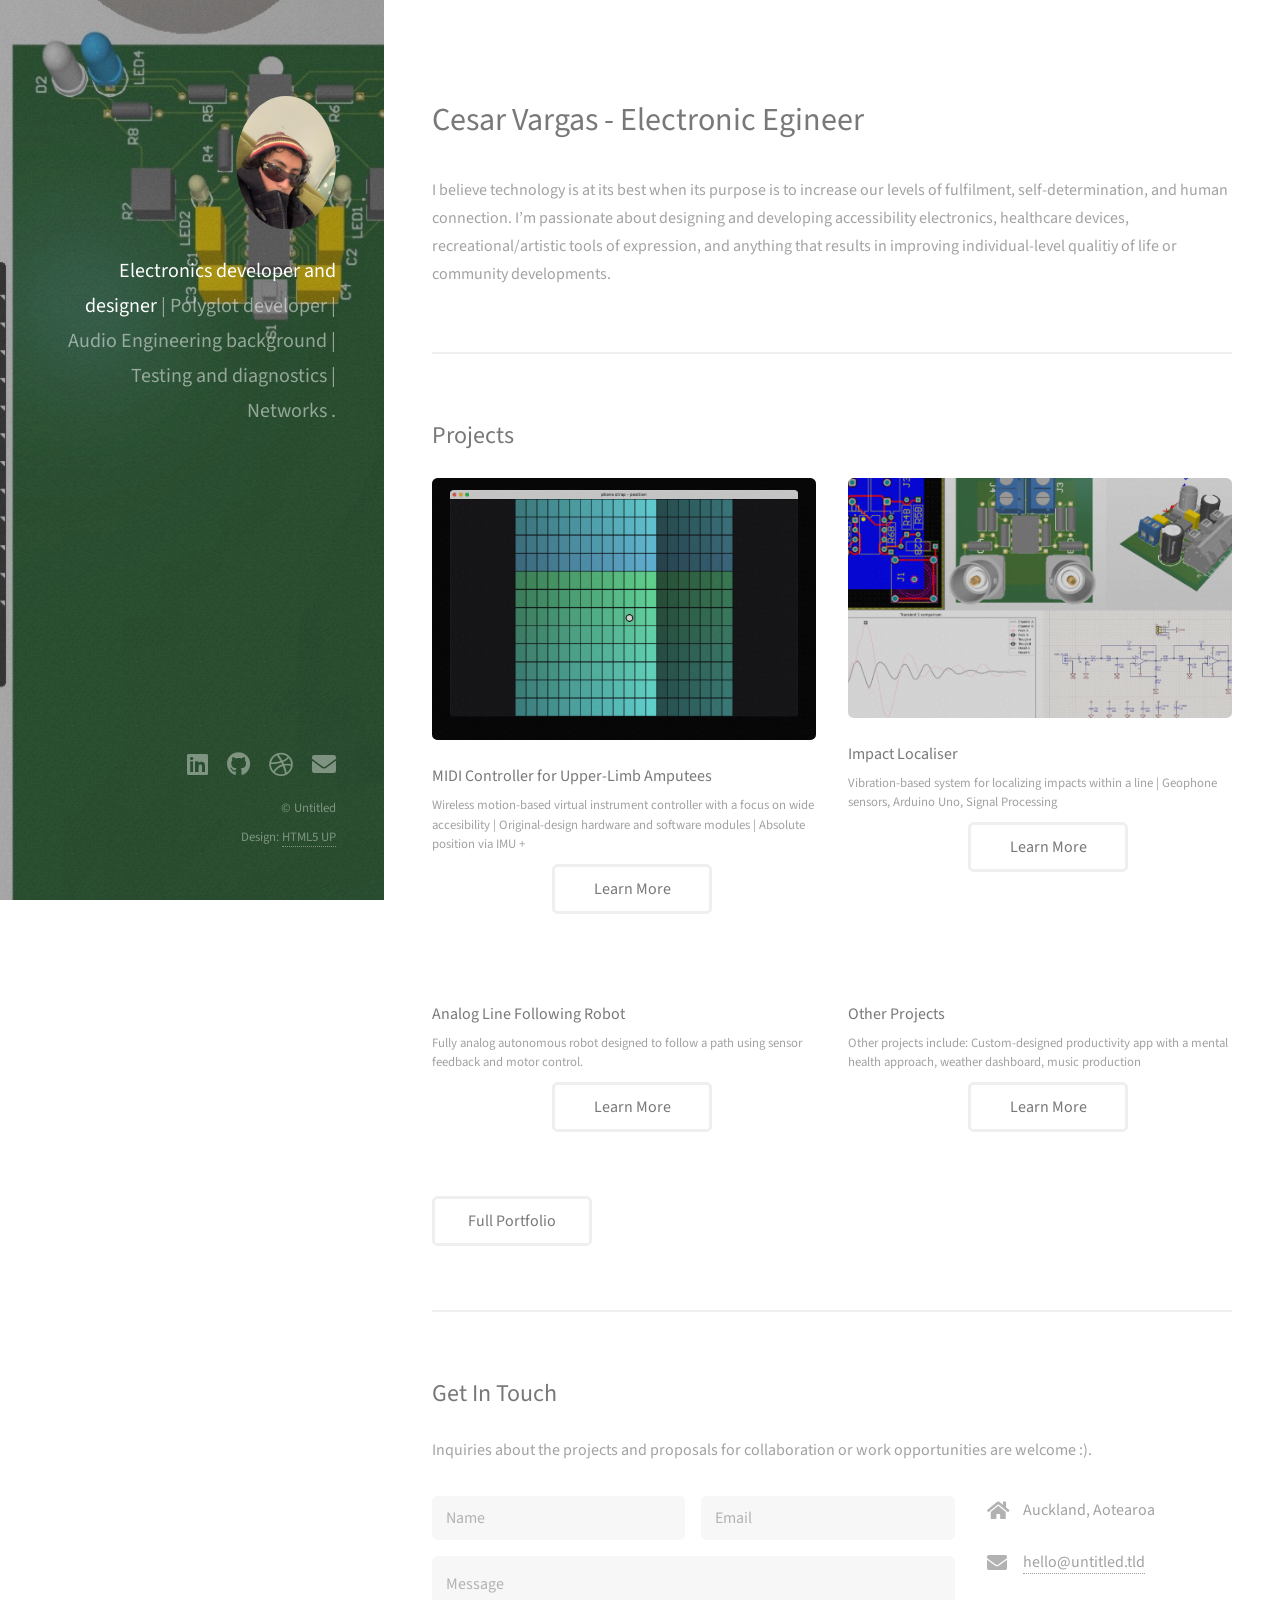
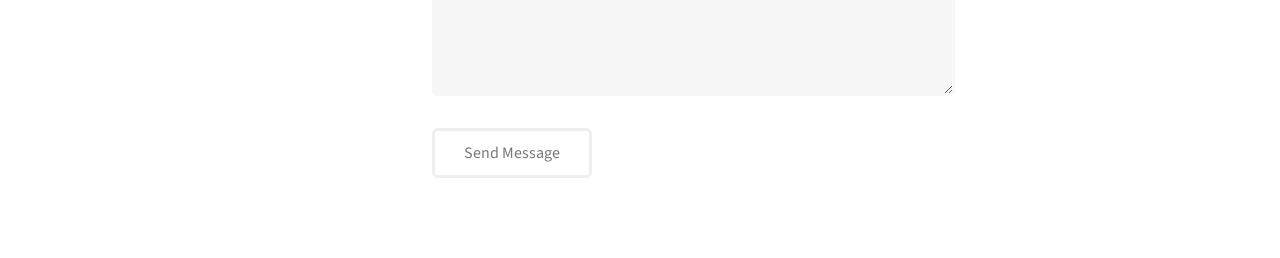
==== commit c16e44a6: "gp images" ====
--- a/index.html
+++ b/index.html
@@ -57,13 +57,13 @@
 								</ul>
 							</article>
 							<article class="col-6 col-12-xsmall work-item">
-								<a href="images/fulls/02.jpg" class="image fit thumb"><img src="images/thumbs/02.jpg" alt="" /></a>
+								<a href="images/fulls/gp_bg.png" class="image fit thumb"><img src="images/thumbs/gp_tmb.png" alt="" /></a>
 								<h3>Impact Localiser</h3>
-								<p>Reseach-backed vibration-based system for localizing impacts within a line | Geophone sensors, Arduino Uno, Signal Processing <br />  </p>
+								<p>Vibration-based system for localizing impacts within a line | Geophone sensors, Arduino Uno, Signal Processing <br />  </p>
 									<!-- | Development: Finalized </p> -->
 								<!-- </div> -->
 								<ul class="actions" style="margin-top: 10px;">
-									<li><a href="geohpone.html" class="button">Learn More</a></li>
+									<li><a href="geophone.html" class="button">Learn More</a></li>
 								</ul>
 							</article>
 							<article class="col-6 col-12-xsmall work-item">
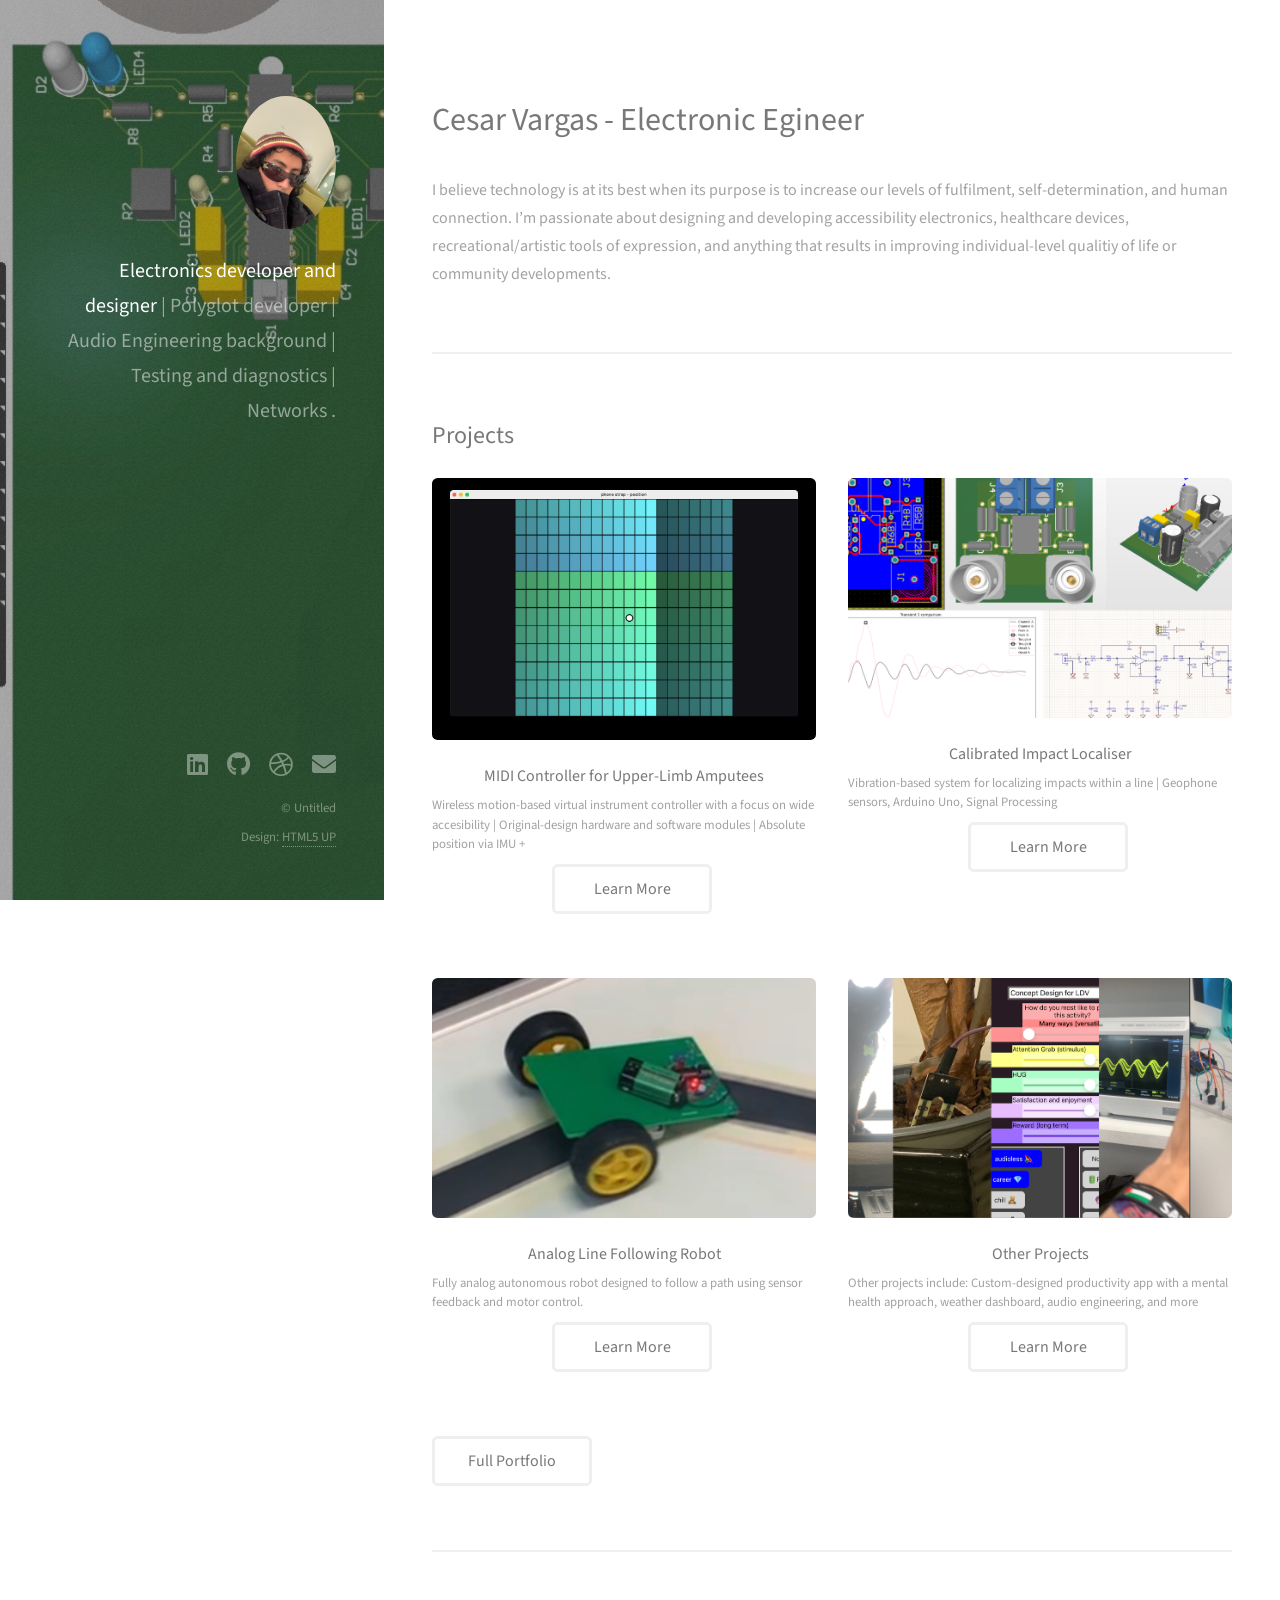
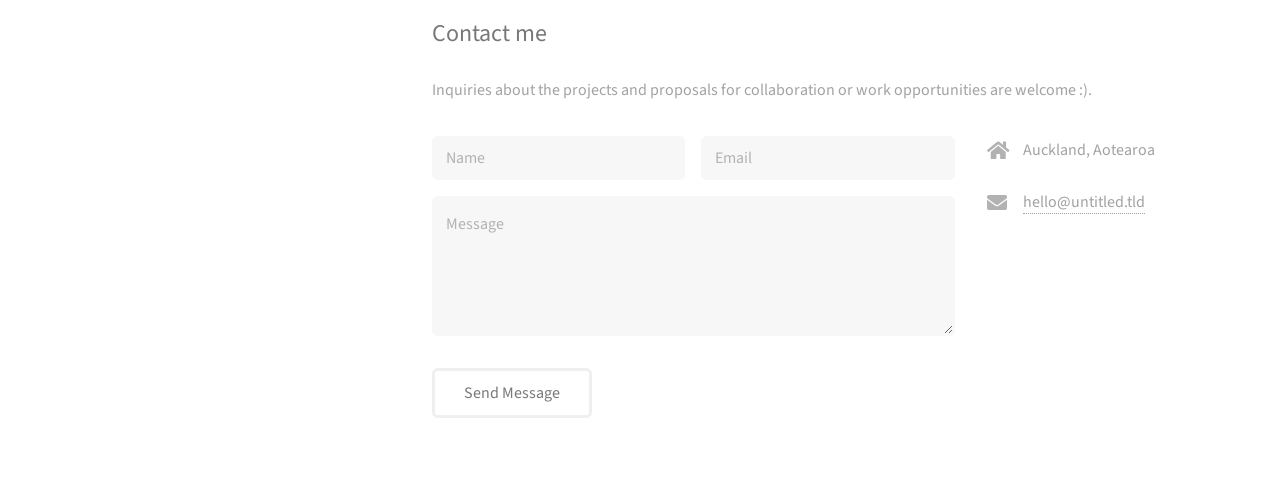
==== commit 1ac841e6: "Dont know why i wasnt working local for so long lol" ====
--- a/index.html
+++ b/index.html
@@ -58,7 +58,7 @@
 							</article>
 							<article class="col-6 col-12-xsmall work-item">
 								<a href="images/fulls/gp_bg.png" class="image fit thumb"><img src="images/thumbs/gp_tmb.png" alt="" /></a>
-								<h3>Impact Localiser</h3>
+								<h3>Calibrated Impact Localiser</h3>
 								<p>Vibration-based system for localizing impacts within a line | Geophone sensors, Arduino Uno, Signal Processing <br />  </p>
 									<!-- | Development: Finalized </p> -->
 								<!-- </div> -->
@@ -67,7 +67,7 @@
 								</ul>
 							</article>
 							<article class="col-6 col-12-xsmall work-item">
-								<a href="images/fulls/03.jpg" class="image fit thumb"><img src="images/thumbs/03.jpg" alt="" /></a>
+								<a href="images/fulls/robot_bg.png" class="image fit thumb"><img src="images/thumbs/robot_tmb.png" alt="" /></a>
 								<h3>Analog Line Following Robot</h3>
 								<p>Fully analog autonomous robot designed to follow a path using sensor feedback and motor control. <br />  </p>
 								<!-- </div> -->
@@ -76,9 +76,9 @@
 								</ul>
 							</article>
 							<article class="col-6 col-12-xsmall work-item">
-								<a href="images/fulls/04.jpg" class="image fit thumb"><img src="images/thumbs/04.jpg" alt="" /></a>
+								<a href="images/fulls/other_bg.png" class="image fit thumb"><img src="images/thumbs/other_tmb.png" alt="" /></a>
 								<h3>Other Projects</h3>
-								<p>Other projects include: Custom-designed productivity app with a mental health approach, weather dashboard, music production <br />  </p>
+								<p>Other projects include: Custom-designed productivity app with a mental health approach, weather dashboard, audio engineering, and more <br />  </p>
 								<!-- </div> -->
 								<ul class="actions" style="margin-top: 10px;">
 									<li><a href="other.html" class="button">Learn More</a></li>
@@ -102,7 +102,7 @@
 
 				<!-- Three -->
 					<section id="three">
-						<h2>Get In Touch</h2>
+						<h2>Contact me</h2>
 						<p>Inquiries about the projects and proposals for collaboration or work opportunities are welcome :). </p>
 						<div class="row">
 							<div class="col-8 col-12-small">
--- a/assets/css/main.css
+++ b/assets/css/main.css
@@ -159,6 +159,7 @@
 	h3 {
 		font-size: 1.25em;
 		line-height: 1.5em;
+		/* justify-content: center; */
 	}
 
 	h4 {
@@ -1767,7 +1768,7 @@
 	header p {
 		color: #b2b2b2;
 		position: relative;
-		margin: 0 0 30px 0;
+		margin: 0 0 1.5em 0;
 	}
 
 	header h2 + p {
@@ -2055,7 +2056,8 @@
 			display: block;
 			height: 100%;
 			left: 0;
-			opacity: 0.5;
+			/* opacity: 0.5; */
+			opacity: 0;
 			position: absolute;
 			top: 0;
 			width: 100%;
@@ -2564,7 +2566,7 @@
 		}
 
 		.work-item h3 {
-			justify-content: center;
+			text-align: center;
 			font-size: 1em;
 			margin-left: 0;
 			margin: 0 0 0.5em 0;
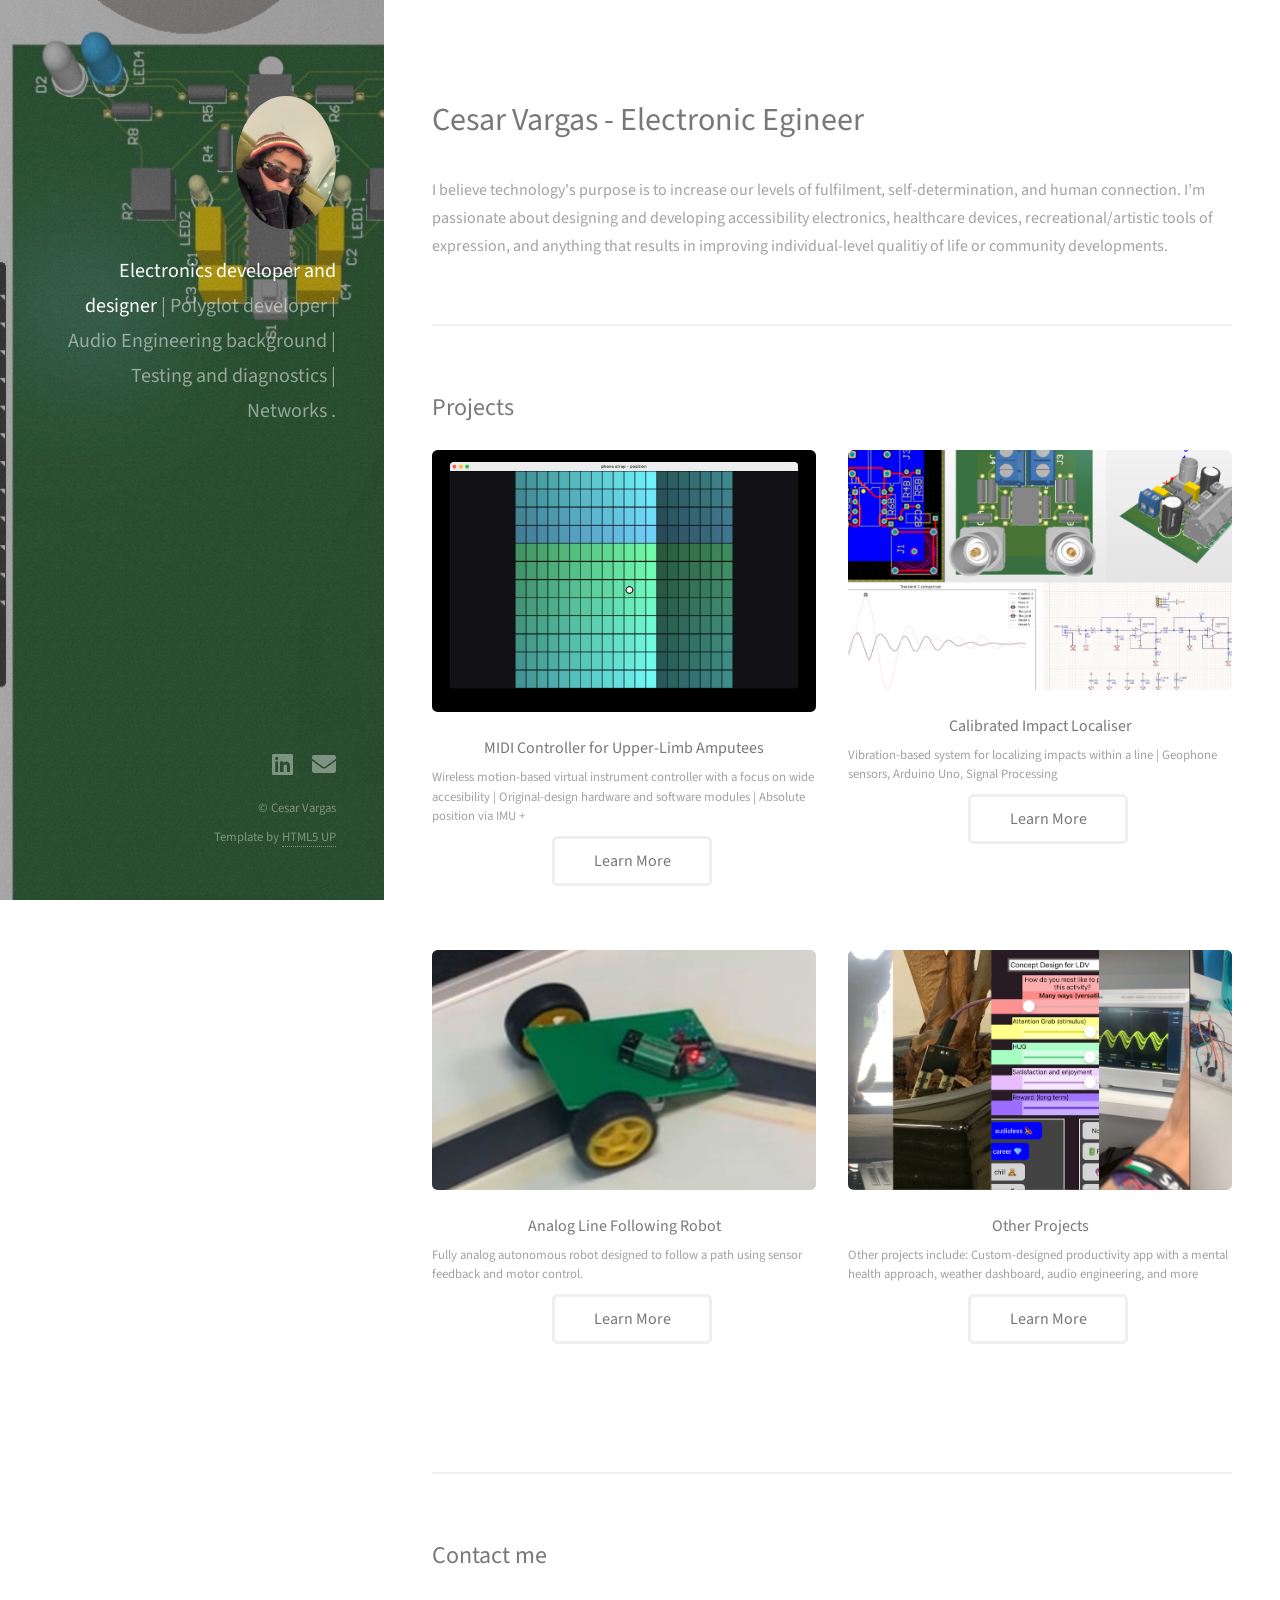
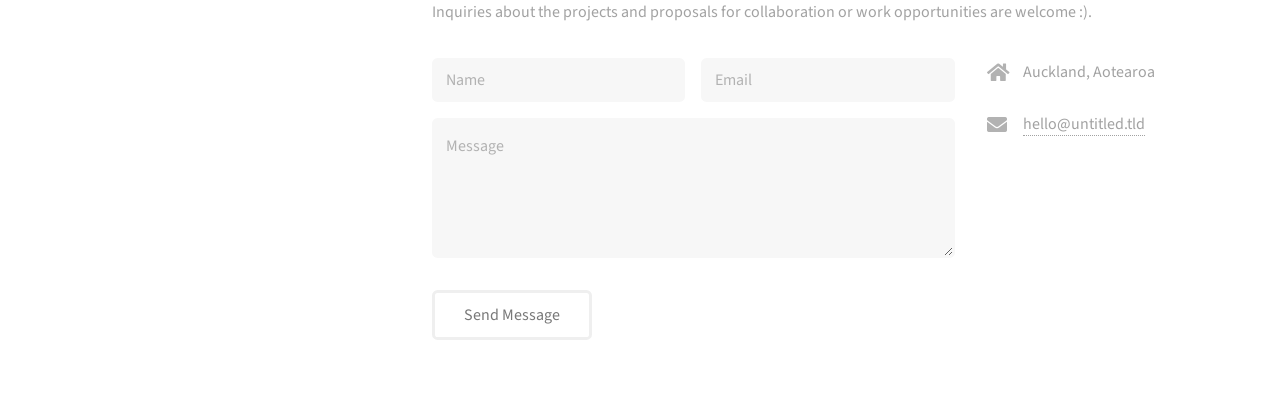
==== commit e5ef5d9c: "robot page finished" ====
--- a/index.html
+++ b/index.html
@@ -32,7 +32,7 @@
 						<header class="major">
 							<h2>Cesar Vargas - Electronic Egineer</h2>
 						</header>
-						<p>I believe technology is at its best when its purpose is to increase our levels of fulfilment, self-determination, and human connection. I’m passionate about designing and developing accessibility electronics, healthcare devices, recreational/artistic tools of expression, and anything that results in improving individual-level qualitiy of life or community developments.</p>
+						<p>I believe technology's purpose is to increase our levels of fulfilment, self-determination, and human connection. I’m passionate about designing and developing accessibility electronics, healthcare devices, recreational/artistic tools of expression, and anything that results in improving individual-level qualitiy of life or community developments.</p>
 						<!-- <ul class="actions">
 							<li><a href="#" class="button">Learn More</a></li>
 						</ul> -->
@@ -95,9 +95,9 @@
 								<p>Lorem ipsum dolor sit amet nisl sed nullam feugiat.</p>
 							</article> -->
 						</div>
-						<ul class="actions">
+						<!-- <ul class="actions">
 							<li><a href="#" class="button">Full Portfolio</a></li>
-						</ul>
+						</ul> -->
 					</section>
 
 				<!-- Three -->
@@ -464,12 +464,12 @@
 				<div class="inner">
 					<ul class="icons">
 						<li><a href="#" class="icon brands fa-linkedin"><span class="label">LinkedIn</span></a></li>
-						<li><a href="#" class="icon brands fa-github"><span class="label">Github</span></a></li>
-						<li><a href="#" class="icon brands fa-dribbble"><span class="label">Dribbble</span></a></li>
+						<!-- <li><a href="#" class="icon brands fa-github"><span class="label">Github</span></a></li> -->
+						<!-- <li><a href="#" class="icon brands fa-dribbble"><span class="label">Dribbble</span></a></li> -->
 						<li><a href="#" class="icon solid fa-envelope"><span class="label">Email</span></a></li>
 					</ul>
 					<ul class="copyright">
-						<li>&copy; Untitled</li><li>Design: <a href="http://html5up.net">HTML5 UP</a></li>
+						<li>&copy; Cesar Vargas</li><li>Template by <a href="http://html5up.net">HTML5 UP</a></li>
 					</ul>
 				</div>
 			</footer>
--- a/assets/css/main.css
+++ b/assets/css/main.css
@@ -2828,11 +2828,16 @@
 		.poptrox-popup .caption {
 			background: #fff;
 			bottom: 0;
+			box-sizing: border-box;    /* new */
 			cursor: default;
+			display: flex;             /* new: keeps one-liners vertically centered */
+			align-items: center;       /* new */
+			justify-content: center;   /* new */
 			font-size: 0.9em;
-			height: 3em;
 			left: 0;
-			line-height: 2.8em;
+			line-height: 1.4em;        /* was 2.8em */
+			min-height: 3em;           /* was height: 3em */
+			padding: 0.5em 1em;        /* new */
 			position: absolute;
 			text-align: center;
 			width: 100%;
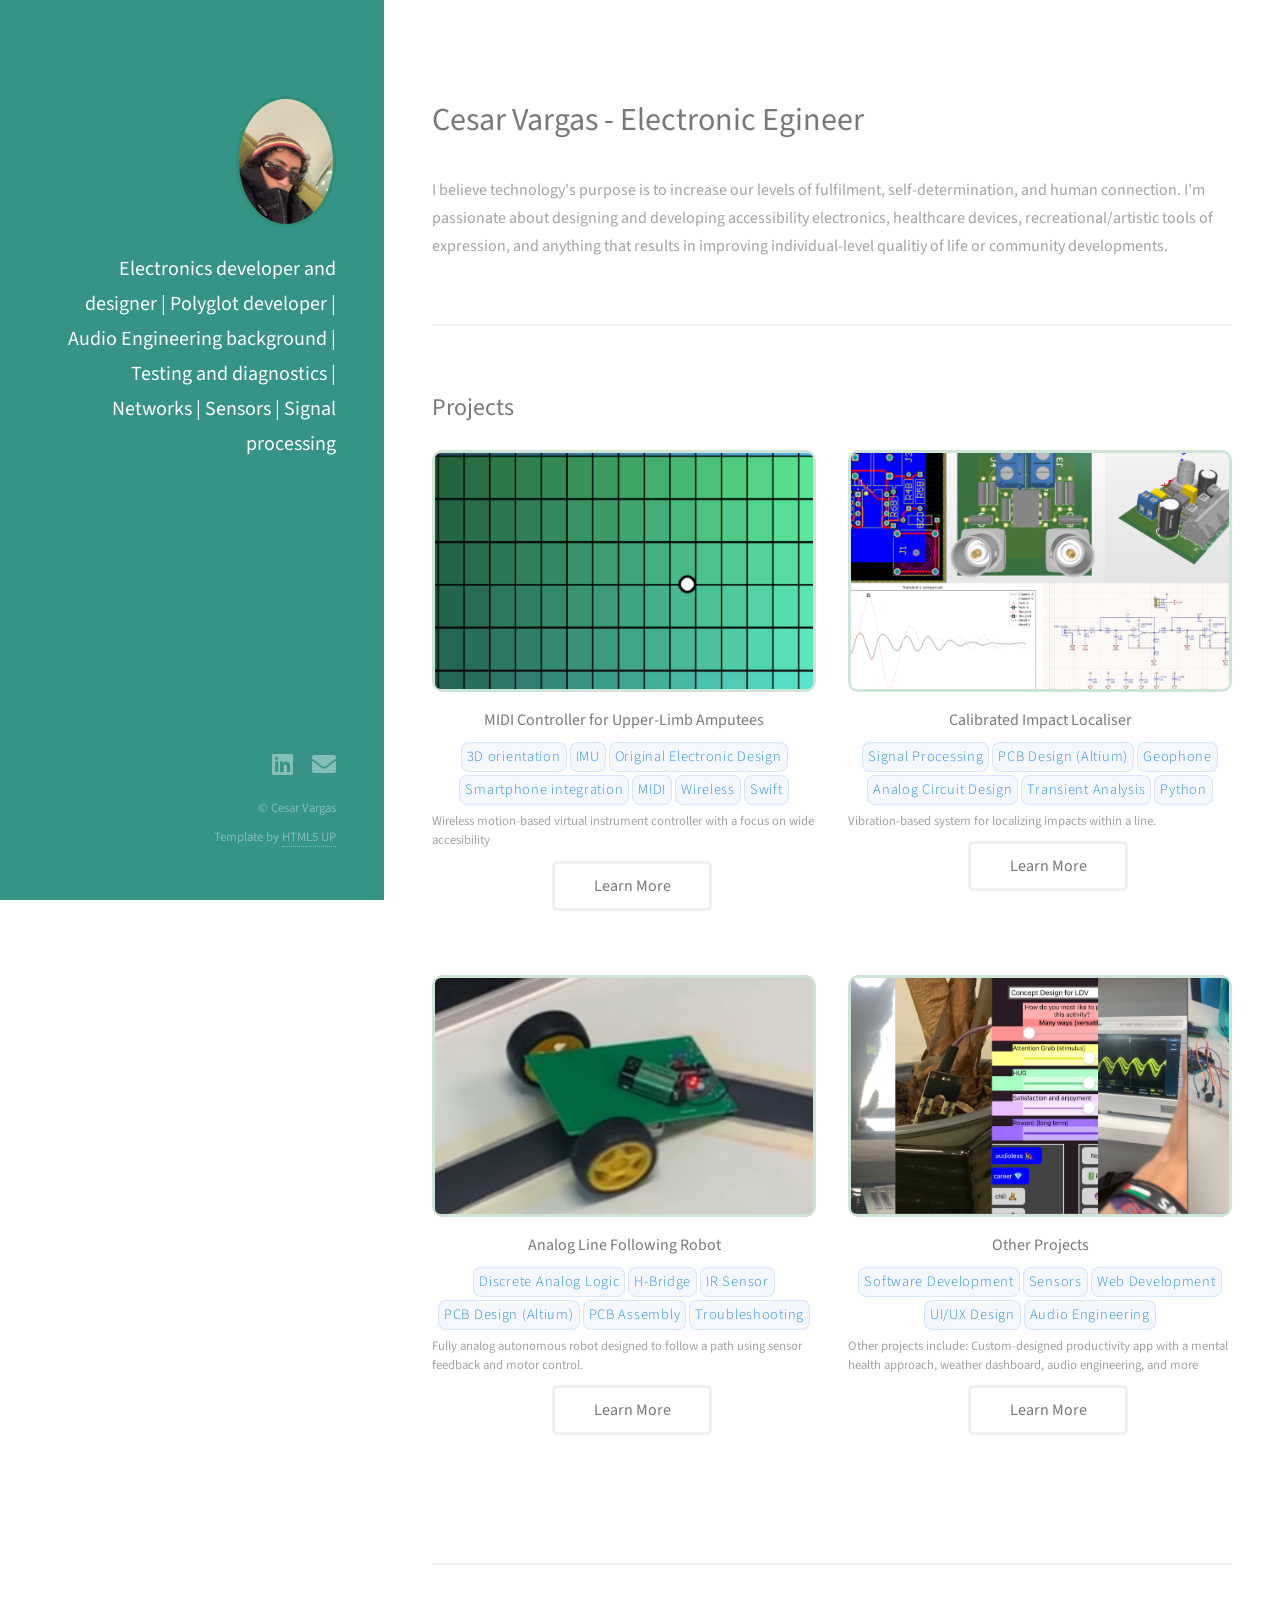
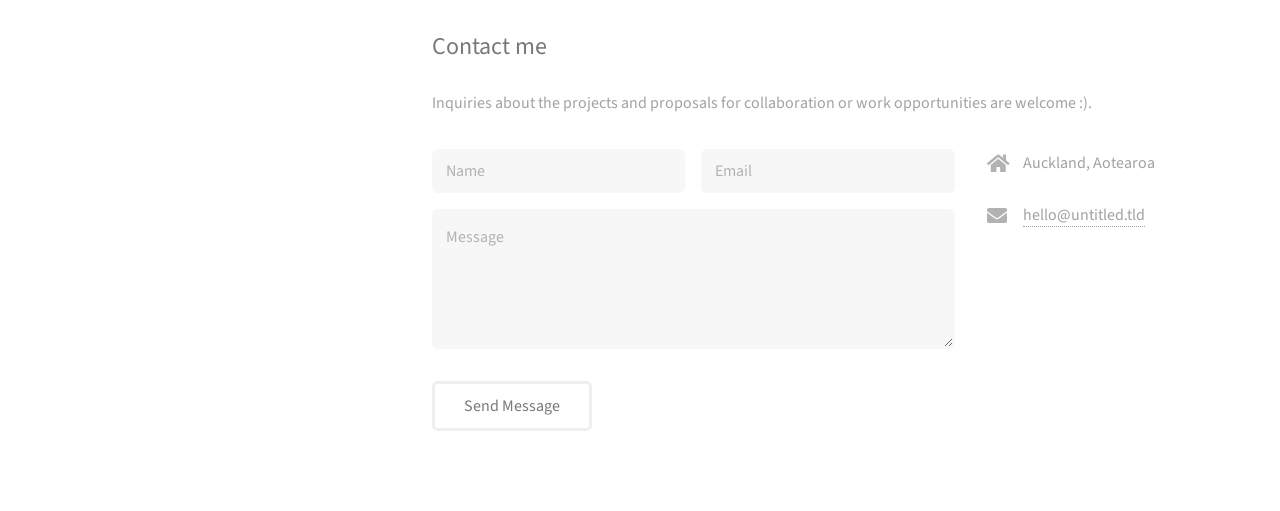
==== commit e08d71d6: "lots of changes" ====
--- a/index.html
+++ b/index.html
@@ -17,9 +17,10 @@
 			<header id="header">
 				<div class="inner">
 					<a href="#" class="image avatar"><img src="images/avatar.jpg" alt="" /></a>
-					<h1><strong>Electronics developer and designer</strong>  <br />
+					<h1><strong>Electronics developer and designer  <br />
 					| Polyglot developer | Audio Engineering background | Testing<br />
-					and diagnostics | Networks </a>.</h1>
+					and diagnostics | Networks |<br />
+					Sensors | Signal processing</strong> </a></h1>
 					<!-- and diagnostics | Networks | Troubleshooting</a>.</h1> -->
 				</div>
 			</header>
@@ -44,9 +45,18 @@
 						<div class="row">
 							<article class="col-6 col-12-xsmall work-item">
 								<!-- TODO add photo of interface -->
-								<a href="images/fulls/01.jpg" class="image fit thumb"><img src="images/thumbs/01.jpg" alt="" /></a>
+								<a href="images/fulls/ldv_bg.png" class="image fit thumb"><img src="images/thumbs/ldv_tmb.png" alt="" /></a>
 								<h3>MIDI Controller for Upper-Limb Amputees</h3>
-								<p> Wireless motion-based virtual instrument controller with a focus on wide accesibility | Original-design hardware and software modules | Absolute position via IMU + 
+								<div class="project-skills">
+									<span class="skill">3D orientation</span>
+									<span class="skill">IMU</span>
+									<span class="skill">Original Electronic Design</span>
+									<span class="skill">Smartphone integration</span>
+									<span class="skill">MIDI</span>
+									<span class="skill">Wireless</span>
+									<span class="skill">Swift</span>
+								</div>
+								<p> Wireless motion-based virtual instrument controller with a focus on wide accesibility
 								<br /> 
 								</p>
 									<!-- | Development: On-going </p> -->
@@ -59,7 +69,17 @@
 							<article class="col-6 col-12-xsmall work-item">
 								<a href="images/fulls/gp_bg.png" class="image fit thumb"><img src="images/thumbs/gp_tmb.png" alt="" /></a>
 								<h3>Calibrated Impact Localiser</h3>
-								<p>Vibration-based system for localizing impacts within a line | Geophone sensors, Arduino Uno, Signal Processing <br />  </p>
+								<div class="project-skills">
+									<span class="skill">Signal Processing</span>
+									<span class="skill">PCB Design (Altium)</span>
+									<span class="skill">Geophone</span>
+									<!-- <span class="skill">Python (NumPy/SciPy)</span> -->
+									<span class="skill">Analog Circuit Design</span>
+									<span class="skill">Transient Analysis</span>
+									<span class="skill">Python</span>
+									<!-- <span class="skill">Empirical Calibration</span> -->
+								</div>
+								<p>Vibration-based system for localizing impacts within a line. <br />  </p>
 									<!-- | Development: Finalized </p> -->
 								<!-- </div> -->
 								<ul class="actions" style="margin-top: 10px;">
@@ -69,6 +89,15 @@
 							<article class="col-6 col-12-xsmall work-item">
 								<a href="images/fulls/robot_bg.png" class="image fit thumb"><img src="images/thumbs/robot_tmb.png" alt="" /></a>
 								<h3>Analog Line Following Robot</h3>
+								<div class="project-skills">
+									<span class="skill">Discrete Analog Logic</span>
+									<span class="skill">H-Bridge</span>
+									<!-- <span class="skill">H-Bridge Motor Control</span> -->
+									<span class="skill">IR Sensor</span>
+									<span class="skill">PCB Design (Altium)</span>
+									<span class="skill">PCB Assembly</span>
+									<span class="skill">Troubleshooting</span>
+								</div>
 								<p>Fully analog autonomous robot designed to follow a path using sensor feedback and motor control. <br />  </p>
 								<!-- </div> -->
 								<ul class="actions" style="margin-top: 10px;">
@@ -78,6 +107,13 @@
 							<article class="col-6 col-12-xsmall work-item">
 								<a href="images/fulls/other_bg.png" class="image fit thumb"><img src="images/thumbs/other_tmb.png" alt="" /></a>
 								<h3>Other Projects</h3>
+								<div class="project-skills">
+									<span class="skill">Software Development</span>
+									<span class="skill">Sensors</span>
+									<span class="skill">Web Development</span>
+									<span class="skill">UI/UX Design</span>
+									<span class="skill">Audio Engineering</span>
+								</div>
 								<p>Other projects include: Custom-designed productivity app with a mental health approach, weather dashboard, audio engineering, and more <br />  </p>
 								<!-- </div> -->
 								<ul class="actions" style="margin-top: 10px;">
--- a/assets/css/main.css
+++ b/assets/css/main.css
@@ -1,3 +1,5 @@
+/* accesibility mode active on default */
+
 @import url("fontawesome-all.min.css");
 @import url("https://fonts.googleapis.com/css?family=Source+Sans+Pro:400,400italic");
 
@@ -83,7 +85,9 @@
 	}
 
 	body {
-		background: #fff;
+		/* BG COLOR. rlv */
+		background: #ffffff;
+		/* background: #264531; */
 	}
 
 		body.is-preload *, body.is-preload *:before, body.is-preload *:after {
@@ -2039,8 +2043,11 @@
 /* Image */
 
 	.image {
-		border-radius: 0.35em;
-		border: 0;
+		border-radius: 0.65em;
+		/* BORDER COLOR rlv */
+		/* border: solid 5px #37e2959f; */
+		/* border: solid 3.5px rgba(0, 0, 0, 0.1); */
+		border: solid 3.5px rgba(12, 121, 56, 0.2);
 		display: inline-block;
 		position: relative;
 	}
@@ -2562,7 +2569,8 @@
 		.work-item .image {
 			/* justify-content: center; */
 			/* margin-left: 0; */
-			margin: 0 0 1.5em 0;
+			/* rlv */
+			margin: 0 0 1em 0;
 		}
 
 		.work-item h3 {
@@ -2604,9 +2612,11 @@
 		-webkit-justify-content: space-between;
 		-ms-justify-content: space-between;
 		justify-content: space-between;
-		background-color: #1f1815;
+		/* background-color: #3a529c; */
+		background-color: #359486;
 		background-attachment: scroll,								scroll;
-		background-image: url("images/overlay.png"), url("../../images/bg.jpg");
+		/* Add blur to bg maybe?*/
+		/* background-image: url("images/overlay.png"), url("../../images/bg.jpg"); */
 		background-position: top left,							top left;
 		background-repeat: repeat,								no-repeat;
 		background-size: auto,								150%;
@@ -2713,6 +2723,39 @@
 				padding-top: 0;
 			}
 
+/* Container */
+.project-skills {
+    display: flex;
+    flex-wrap: wrap;
+	justify-content: center;
+    gap: 3px;
+    margin-top: 10px;
+    margin-bottom: 7px;
+	/* padding: 5px 0; */
+}
+
+/* pills rlv */
+.skill {
+    background-color: rgba(48, 101, 223, 0.05);
+    border: 1px solid rgba(83, 143, 255, 0.178);
+    /* border: 1px solid #359486; */
+    color: #2e8be8; /* Text color */
+    padding: 0px 5px;
+    /* border-radius: 20px; */
+    border-radius: 8px;
+    /* font-size: 0.85em; Smaller text */
+	/* Font for accessibility (vision impaired) */
+	/* op 1 */
+	font-size: 0.9em; 
+	/* op 2 */
+	/* font-size: 1.125rem; */
+    /* font-size: 0.85em; */
+    font-weight: 300;
+    letter-spacing: 0.05em;
+    /* text-transform: uppercase; */
+}
+
+
 /* Poptrox */
 
 	@-moz-keyframes spin {
@@ -2785,7 +2828,7 @@
 		-ms-box-sizing: content-box;
 		box-sizing: content-box;
 		-webkit-tap-highlight-color: rgba(255, 255, 255, 0);
-		background: #fff;
+		background: #fff; 
 		border-radius: 0.35em;
 		box-shadow: 0 0.1em 0.15em 0 rgba(0, 0, 0, 0.15);
 		overflow: hidden;
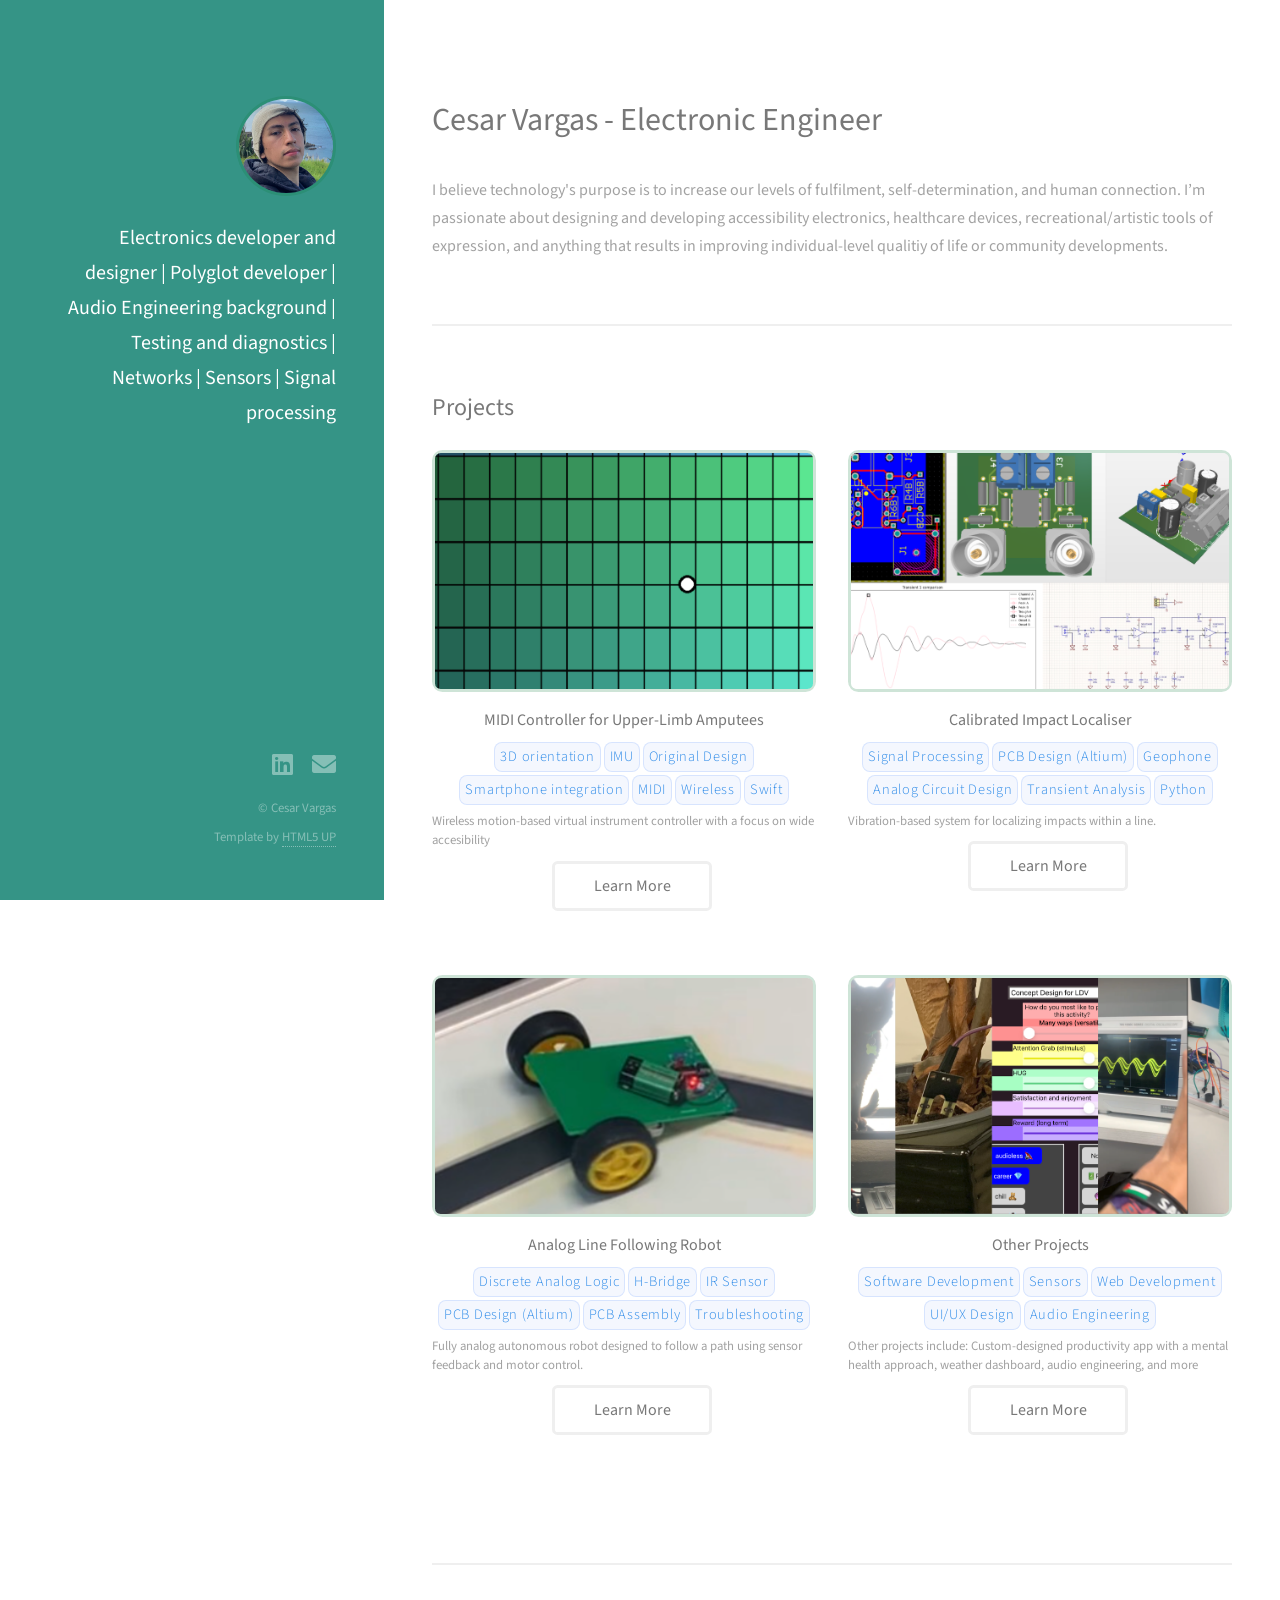
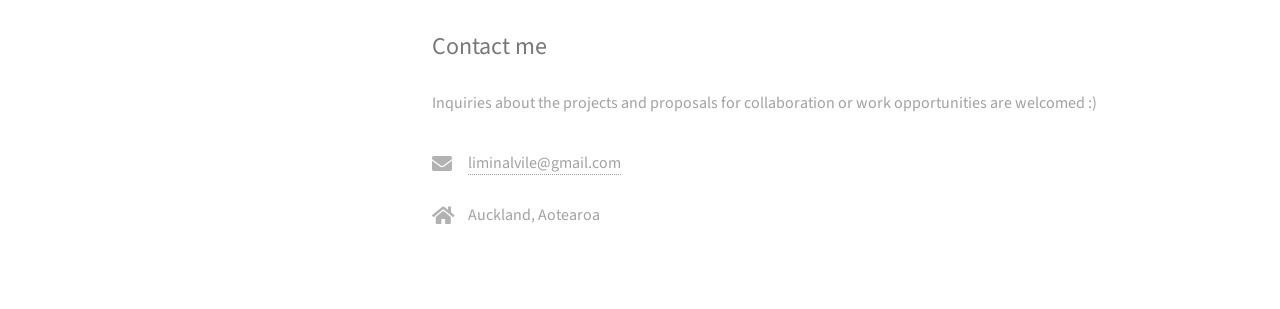
==== commit 3eaa1754: "pre-accesibility commit" ====
--- a/index.html
+++ b/index.html
@@ -16,7 +16,7 @@
 		<!-- Header -->
 			<header id="header">
 				<div class="inner">
-					<a href="#" class="image avatar"><img src="images/avatar.jpg" alt="" /></a>
+					<a href="#" class="image avatar"><img src="images/avatar.png" alt="" /></a>
 					<h1><strong>Electronics developer and designer  <br />
 					| Polyglot developer | Audio Engineering background | Testing<br />
 					and diagnostics | Networks |<br />
@@ -31,7 +31,7 @@
 				<!-- One -->
 					<section id="one">
 						<header class="major">
-							<h2>Cesar Vargas - Electronic Egineer</h2>
+							<h2>Cesar Vargas - Electronic Engineer</h2>
 						</header>
 						<p>I believe technology's purpose is to increase our levels of fulfilment, self-determination, and human connection. I’m passionate about designing and developing accessibility electronics, healthcare devices, recreational/artistic tools of expression, and anything that results in improving individual-level qualitiy of life or community developments.</p>
 						<!-- <ul class="actions">
@@ -50,7 +50,7 @@
 								<div class="project-skills">
 									<span class="skill">3D orientation</span>
 									<span class="skill">IMU</span>
-									<span class="skill">Original Electronic Design</span>
+									<span class="skill">Original Design</span>
 									<span class="skill">Smartphone integration</span>
 									<span class="skill">MIDI</span>
 									<span class="skill">Wireless</span>
@@ -124,11 +124,6 @@
 								<a href="images/fulls/05.jpg" class="image fit thumb"><img src="images/thumbs/05.jpg" alt="" /></a>
 								<h3>Nunc enim commodo aliquet</h3>
 								<p>Lorem ipsum dolor sit amet nisl sed nullam feugiat.</p>
-							</article>
-							<article class="col-6 col-12-xsmall work-item">
-								<a href="images/fulls/06.jpg" class="image fit thumb"><img src="images/thumbs/06.jpg" alt="" /></a>
-								<h3>Risus ornare lacinia</h3>
-								<p>Lorem ipsum dolor sit amet nisl sed nullam feugiat.</p>
 							</article> -->
 						</div>
 						<!-- <ul class="actions">
@@ -139,8 +134,8 @@
 				<!-- Three -->
 					<section id="three">
 						<h2>Contact me</h2>
-						<p>Inquiries about the projects and proposals for collaboration or work opportunities are welcome :). </p>
-						<div class="row">
+						<p>Inquiries about the projects and proposals for collaboration or work opportunities are welcomed :) </p>
+						<!-- <div class="row">
 							<div class="col-8 col-12-small">
 								<form method="post" action="#">
 									<div class="row gtr-uniform gtr-50">
@@ -152,15 +147,9 @@
 								<ul class="actions">
 									<li><input type="submit" value="Send Message" /></li>
 								</ul>
-							</div>
+							</div> -->
 							<div class="col-4 col-12-small">
 								<ul class="labeled-icons">
-									<li>
-										<h3 class="icon solid fa-home"><span class="label">Address</span></h3>
-										<!-- 1234 Somewhere Rd.<br /> -->
-										Auckland, Aotearoa<br />
-										<!-- United States -->
-									</li>
 									<!-- <li>
 										<h3 class="icon solid fa-mobile-alt"><span class="label">Phone</span></h3>
 										000-000-0000
@@ -168,7 +157,13 @@
 									<li>
 										<h3 class="icon solid fa-envelope"><span class="label">Email</span></h3>
 										<!-- TODO set email just for this, maybe new one, maybe liminalvile@gmail.com-->
-										<a href="#">hello@untitled.tld</a>
+										<a href="mailto:liminalvile@gmail.com">liminalvile@gmail.com</a>
+									</li>
+									<li>
+										<h3 class="icon solid fa-home"><span class="label">Address</span></h3>
+										<!-- 1234 Somewhere Rd.<br /> -->
+										Auckland, Aotearoa<br />
+										<!-- United States -->
 									</li>
 								</ul>
 							</div>
@@ -499,13 +494,13 @@
 			<footer id="footer">
 				<div class="inner">
 					<ul class="icons">
-						<li><a href="#" class="icon brands fa-linkedin"><span class="label">LinkedIn</span></a></li>
+						<li><a href="https://linkedin.com/in/cesarldv" target="_blank" rel="noopener noreferrer" class="icon brands fa-linkedin"><span class="label">LinkedIn</span></a></li>
 						<!-- <li><a href="#" class="icon brands fa-github"><span class="label">Github</span></a></li> -->
 						<!-- <li><a href="#" class="icon brands fa-dribbble"><span class="label">Dribbble</span></a></li> -->
-						<li><a href="#" class="icon solid fa-envelope"><span class="label">Email</span></a></li>
+						<li><a href="mailto:liminalvile@gmail.com" class="icon solid fa-envelope"><span class="label">Email</span></a></li>
 					</ul>
 					<ul class="copyright">
-						<li>&copy; Cesar Vargas</li><li>Template by <a href="http://html5up.net">HTML5 UP</a></li>
+						<li>&copy; Cesar Vargas</li><li>Template by <a href="http://html5up.net" target="_blank" rel="noopener noreferrer">HTML5 UP</a></li>
 					</ul>
 				</div>
 			</footer>
--- a/assets/css/main.css
+++ b/assets/css/main.css
@@ -2612,6 +2612,7 @@
 		-webkit-justify-content: space-between;
 		-ms-justify-content: space-between;
 		justify-content: space-between;
+		/* rlv */
 		/* background-color: #3a529c; */
 		background-color: #359486;
 		background-attachment: scroll,								scroll;
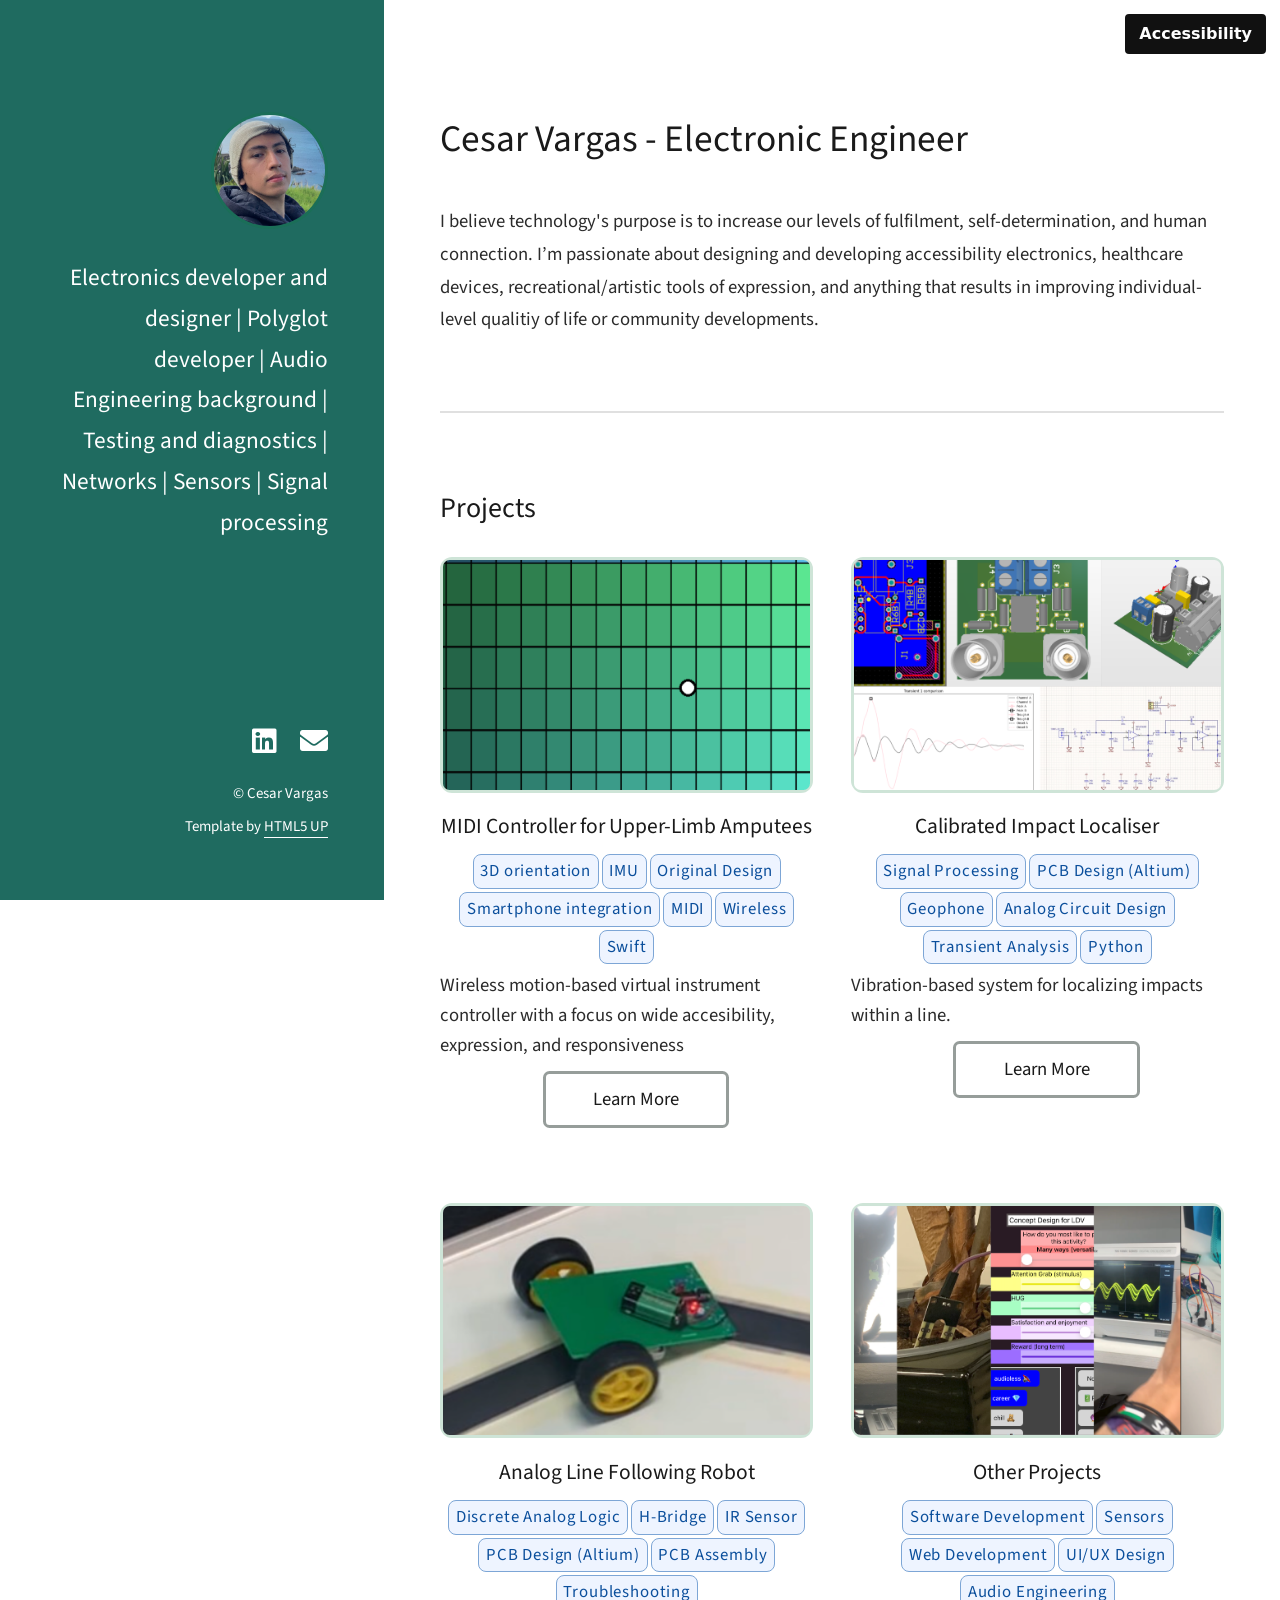
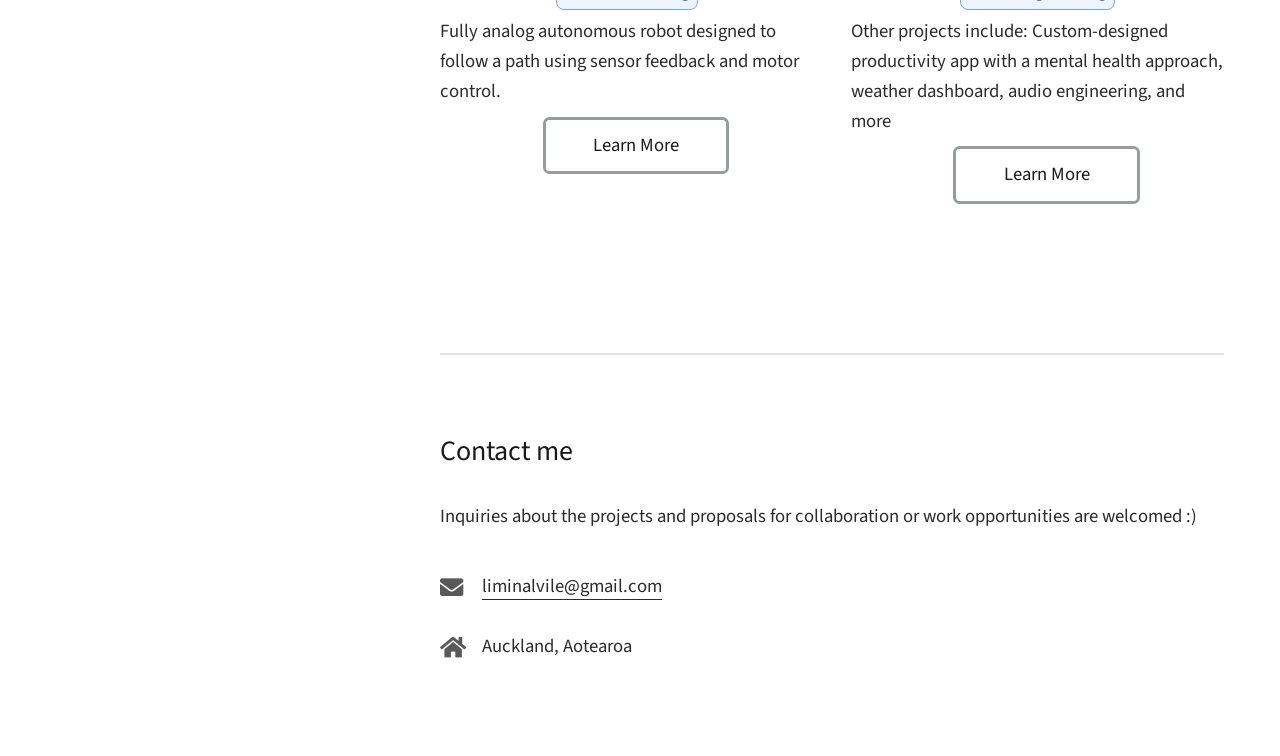
==== commit 0a33178c: "Accesibility patch" ====
--- a/index.html
+++ b/index.html
@@ -1,517 +1,519 @@
-<!DOCTYPE HTML>
-<!--
-	Strata by HTML5 UP
-	html5up.net | @ajlkn
-	Free for personal and commercial use under the CCA 3.0 license (html5up.net/license)
--->
-<html>
-	<head>
-		<title>Strata by HTML5 UP</title>
-		<meta charset="utf-8" />
-		<meta name="viewport" content="width=device-width, initial-scale=1, user-scalable=no" />
-		<link rel="stylesheet" href="assets/css/main.css" />
-	</head>
-	<body class="is-preload">
-
-		<!-- Header -->
-			<header id="header">
-				<div class="inner">
-					<a href="#" class="image avatar"><img src="images/avatar.png" alt="" /></a>
-					<h1><strong>Electronics developer and designer  <br />
-					| Polyglot developer | Audio Engineering background | Testing<br />
-					and diagnostics | Networks |<br />
-					Sensors | Signal processing</strong> </a></h1>
-					<!-- and diagnostics | Networks | Troubleshooting</a>.</h1> -->
-				</div>
-			</header>
-
-		<!-- Main -->
-			<div id="main">
-
-				<!-- One -->
-					<section id="one">
-						<header class="major">
-							<h2>Cesar Vargas - Electronic Engineer</h2>
-						</header>
-						<p>I believe technology's purpose is to increase our levels of fulfilment, self-determination, and human connection. I’m passionate about designing and developing accessibility electronics, healthcare devices, recreational/artistic tools of expression, and anything that results in improving individual-level qualitiy of life or community developments.</p>
-						<!-- <ul class="actions">
-							<li><a href="#" class="button">Learn More</a></li>
-						</ul> -->
-					</section>
-
-				<!-- Two -->
-					<section id="two">
-						<h2>Projects</h2>
-						<div class="row">
-							<article class="col-6 col-12-xsmall work-item">
-								<!-- TODO add photo of interface -->
-								<a href="images/fulls/ldv_bg.png" class="image fit thumb"><img src="images/thumbs/ldv_tmb.png" alt="" /></a>
-								<h3>MIDI Controller for Upper-Limb Amputees</h3>
-								<div class="project-skills">
-									<span class="skill">3D orientation</span>
-									<span class="skill">IMU</span>
-									<span class="skill">Original Design</span>
-									<span class="skill">Smartphone integration</span>
-									<span class="skill">MIDI</span>
-									<span class="skill">Wireless</span>
-									<span class="skill">Swift</span>
-								</div>
-								<p> Wireless motion-based virtual instrument controller with a focus on wide accesibility
-								<br /> 
-								</p>
-									<!-- | Development: On-going </p> -->
-								<!-- Make it center: -->
-								<!-- </div> -->
-								<ul class="actions" style="margin-top: 10px;">
-									<li><a href="ldv.html" class="button">Learn More</a></li>
-								</ul>
-							</article>
-							<article class="col-6 col-12-xsmall work-item">
-								<a href="images/fulls/gp_bg.png" class="image fit thumb"><img src="images/thumbs/gp_tmb.png" alt="" /></a>
-								<h3>Calibrated Impact Localiser</h3>
-								<div class="project-skills">
-									<span class="skill">Signal Processing</span>
-									<span class="skill">PCB Design (Altium)</span>
-									<span class="skill">Geophone</span>
-									<!-- <span class="skill">Python (NumPy/SciPy)</span> -->
-									<span class="skill">Analog Circuit Design</span>
-									<span class="skill">Transient Analysis</span>
-									<span class="skill">Python</span>
-									<!-- <span class="skill">Empirical Calibration</span> -->
-								</div>
-								<p>Vibration-based system for localizing impacts within a line. <br />  </p>
-									<!-- | Development: Finalized </p> -->
-								<!-- </div> -->
-								<ul class="actions" style="margin-top: 10px;">
-									<li><a href="geophone.html" class="button">Learn More</a></li>
-								</ul>
-							</article>
-							<article class="col-6 col-12-xsmall work-item">
-								<a href="images/fulls/robot_bg.png" class="image fit thumb"><img src="images/thumbs/robot_tmb.png" alt="" /></a>
-								<h3>Analog Line Following Robot</h3>
-								<div class="project-skills">
-									<span class="skill">Discrete Analog Logic</span>
-									<span class="skill">H-Bridge</span>
-									<!-- <span class="skill">H-Bridge Motor Control</span> -->
-									<span class="skill">IR Sensor</span>
-									<span class="skill">PCB Design (Altium)</span>
-									<span class="skill">PCB Assembly</span>
-									<span class="skill">Troubleshooting</span>
-								</div>
-								<p>Fully analog autonomous robot designed to follow a path using sensor feedback and motor control. <br />  </p>
-								<!-- </div> -->
-								<ul class="actions" style="margin-top: 10px;">
-									<li><a href="robot.html" class="button">Learn More</a></li>
-								</ul>
-							</article>
-							<article class="col-6 col-12-xsmall work-item">
-								<a href="images/fulls/other_bg.png" class="image fit thumb"><img src="images/thumbs/other_tmb.png" alt="" /></a>
-								<h3>Other Projects</h3>
-								<div class="project-skills">
-									<span class="skill">Software Development</span>
-									<span class="skill">Sensors</span>
-									<span class="skill">Web Development</span>
-									<span class="skill">UI/UX Design</span>
-									<span class="skill">Audio Engineering</span>
-								</div>
-								<p>Other projects include: Custom-designed productivity app with a mental health approach, weather dashboard, audio engineering, and more <br />  </p>
-								<!-- </div> -->
-								<ul class="actions" style="margin-top: 10px;">
-									<li><a href="other.html" class="button">Learn More</a></li>
-								</ul>
-							</article>
-							<!-- <article class="col-6 col-12-xsmall work-item">
-								<a href="images/fulls/05.jpg" class="image fit thumb"><img src="images/thumbs/05.jpg" alt="" /></a>
-								<h3>Nunc enim commodo aliquet</h3>
-								<p>Lorem ipsum dolor sit amet nisl sed nullam feugiat.</p>
-							</article> -->
-						</div>
-						<!-- <ul class="actions">
-							<li><a href="#" class="button">Full Portfolio</a></li>
-						</ul> -->
-					</section>
-
-				<!-- Three -->
-					<section id="three">
-						<h2>Contact me</h2>
-						<p>Inquiries about the projects and proposals for collaboration or work opportunities are welcomed :) </p>
-						<!-- <div class="row">
-							<div class="col-8 col-12-small">
-								<form method="post" action="#">
-									<div class="row gtr-uniform gtr-50">
-										<div class="col-6 col-12-xsmall"><input type="text" name="name" id="name" placeholder="Name" /></div>
-										<div class="col-6 col-12-xsmall"><input type="email" name="email" id="email" placeholder="Email" /></div>
-										<div class="col-12"><textarea name="message" id="message" placeholder="Message" rows="4"></textarea></div>
-									</div>
-								</form>
-								<ul class="actions">
-									<li><input type="submit" value="Send Message" /></li>
-								</ul>
-							</div> -->
-							<div class="col-4 col-12-small">
-								<ul class="labeled-icons">
-									<!-- <li>
-										<h3 class="icon solid fa-mobile-alt"><span class="label">Phone</span></h3>
-										000-000-0000
-									</li> -->
-									<li>
-										<h3 class="icon solid fa-envelope"><span class="label">Email</span></h3>
-										<!-- TODO set email just for this, maybe new one, maybe liminalvile@gmail.com-->
-										<a href="mailto:liminalvile@gmail.com">liminalvile@gmail.com</a>
-									</li>
-									<li>
-										<h3 class="icon solid fa-home"><span class="label">Address</span></h3>
-										<!-- 1234 Somewhere Rd.<br /> -->
-										Auckland, Aotearoa<br />
-										<!-- United States -->
-									</li>
-								</ul>
-							</div>
-						</div>
-					</section>
-
-				<!-- Four -->
-				<!--
-					<section id="four">
-						<h2>Elements</h2>
-
-						<section>
-							<h4>Text</h4>
-							<p>This is <b>bold</b> and this is <strong>strong</strong>. This is <i>italic</i> and this is <em>emphasized</em>.
-							This is <sup>superscript</sup> text and this is <sub>subscript</sub> text.
-							This is <u>underlined</u> and this is code: <code>for (;;) { ... }</code>. Finally, <a href="#">this is a link</a>.</p>
-							<hr />
-							<header>
-								<h4>Heading with a Subtitle</h4>
-								<p>Lorem ipsum dolor sit amet nullam id egestas urna aliquam</p>
-							</header>
-							<p>Nunc lacinia ante nunc ac lobortis. Interdum adipiscing gravida odio porttitor sem non mi integer non faucibus ornare mi ut ante amet placerat aliquet. Volutpat eu sed ante lacinia sapien lorem accumsan varius montes viverra nibh in adipiscing blandit tempus accumsan.</p>
-							<header>
-								<h5>Heading with a Subtitle</h5>
-								<p>Lorem ipsum dolor sit amet nullam id egestas urna aliquam</p>
-							</header>
-							<p>Nunc lacinia ante nunc ac lobortis. Interdum adipiscing gravida odio porttitor sem non mi integer non faucibus ornare mi ut ante amet placerat aliquet. Volutpat eu sed ante lacinia sapien lorem accumsan varius montes viverra nibh in adipiscing blandit tempus accumsan.</p>
-							<hr />
-							<h2>Heading Level 2</h2>
-							<h3>Heading Level 3</h3>
-							<h4>Heading Level 4</h4>
-							<h5>Heading Level 5</h5>
-							<h6>Heading Level 6</h6>
-							<hr />
-							<h5>Blockquote</h5>
-							<blockquote>Fringilla nisl. Donec accumsan interdum nisi, quis tincidunt felis sagittis eget tempus euismod. Vestibulum ante ipsum primis in faucibus vestibulum. Blandit adipiscing eu felis iaculis volutpat ac adipiscing accumsan faucibus. Vestibulum ante ipsum primis in faucibus lorem ipsum dolor sit amet nullam adipiscing eu felis.</blockquote>
-							<h5>Preformatted</h5>
-							<pre><code>i = 0;
-
-while (!deck.isInOrder()) {
-print 'Iteration ' + i;
-deck.shuffle();
-i++;
-}
-
-print 'It took ' + i + ' iterations to sort the deck.';</code></pre>
-						</section>
-
-						<section>
-							<h4>Lists</h4>
-							<div class="row">
-								<div class="col-6 col-12-xsmall">
-									<h5>Unordered</h5>
-									<ul>
-										<li>Dolor pulvinar etiam magna etiam.</li>
-										<li>Sagittis adipiscing lorem eleifend.</li>
-										<li>Felis enim feugiat dolore viverra.</li>
-									</ul>
-									<h5>Alternate</h5>
-									<ul class="alt">
-										<li>Dolor pulvinar etiam magna etiam.</li>
-										<li>Sagittis adipiscing lorem eleifend.</li>
-										<li>Felis enim feugiat dolore viverra.</li>
-									</ul>
-								</div>
-								<div class="col-6 col-12-xsmall">
-									<h5>Ordered</h5>
-									<ol>
-										<li>Dolor pulvinar etiam magna etiam.</li>
-										<li>Etiam vel felis at lorem sed viverra.</li>
-										<li>Felis enim feugiat dolore viverra.</li>
-										<li>Dolor pulvinar etiam magna etiam.</li>
-										<li>Etiam vel felis at lorem sed viverra.</li>
-										<li>Felis enim feugiat dolore viverra.</li>
-									</ol>
-									<h5>Icons</h5>
-									<ul class="icons">
-										<li><a href="#" class="icon brands fa-twitter"><span class="label">Twitter</span></a></li>
-										<li><a href="#" class="icon brands fa-facebook-f"><span class="label">Facebook</span></a></li>
-										<li><a href="#" class="icon brands fa-instagram"><span class="label">Instagram</span></a></li>
-										<li><a href="#" class="icon brands fa-github"><span class="label">Github</span></a></li>
-										<li><a href="#" class="icon brands fa-dribbble"><span class="label">Dribbble</span></a></li>
-										<li><a href="#" class="icon brands fa-tumblr"><span class="label">Tumblr</span></a></li>
-									</ul>
-								</div>
-							</div>
-							<h5>Actions</h5>
-							<ul class="actions">
-								<li><a href="#" class="button primary">Default</a></li>
-								<li><a href="#" class="button">Default</a></li>
-							</ul>
-							<ul class="actions small">
-								<li><a href="#" class="button primary small">Small</a></li>
-								<li><a href="#" class="button small">Small</a></li>
-							</ul>
-							<div class="row">
-								<div class="col-6 col-12-small">
-									<ul class="actions stacked">
-										<li><a href="#" class="button primary">Default</a></li>
-										<li><a href="#" class="button">Default</a></li>
-									</ul>
-								</div>
-								<div class="col-6 col-12-small">
-									<ul class="actions stacked">
-										<li><a href="#" class="button primary small">Small</a></li>
-										<li><a href="#" class="button small">Small</a></li>
-									</ul>
-								</div>
-								<div class="col-6 col-12-small">
-									<ul class="actions stacked">
-										<li><a href="#" class="button primary fit">Default</a></li>
-										<li><a href="#" class="button fit">Default</a></li>
-									</ul>
-								</div>
-								<div class="col-6 col-12-small">
-									<ul class="actions stacked">
-										<li><a href="#" class="button primary small fit">Small</a></li>
-										<li><a href="#" class="button small fit">Small</a></li>
-									</ul>
-								</div>
-							</div>
-						</section>
-
-						<section>
-							<h4>Table</h4>
-							<h5>Default</h5>
-							<div class="table-wrapper">
-								<table>
-									<thead>
-										<tr>
-											<th>Name</th>
-											<th>Description</th>
-											<th>Price</th>
-										</tr>
-									</thead>
-									<tbody>
-										<tr>
-											<td>Item One</td>
-											<td>Ante turpis integer aliquet porttitor.</td>
-											<td>29.99</td>
-										</tr>
-										<tr>
-											<td>Item Two</td>
-											<td>Vis ac commodo adipiscing arcu aliquet.</td>
-											<td>19.99</td>
-										</tr>
-										<tr>
-											<td>Item Three</td>
-											<td> Morbi faucibus arcu accumsan lorem.</td>
-											<td>29.99</td>
-										</tr>
-										<tr>
-											<td>Item Four</td>
-											<td>Vitae integer tempus condimentum.</td>
-											<td>19.99</td>
-										</tr>
-										<tr>
-											<td>Item Five</td>
-											<td>Ante turpis integer aliquet porttitor.</td>
-											<td>29.99</td>
-										</tr>
-									</tbody>
-									<tfoot>
-										<tr>
-											<td colspan="2"></td>
-											<td>100.00</td>
-										</tr>
-									</tfoot>
-								</table>
-							</div>
-
-							<h5>Alternate</h5>
-							<div class="table-wrapper">
-								<table class="alt">
-									<thead>
-										<tr>
-											<th>Name</th>
-											<th>Description</th>
-											<th>Price</th>
-										</tr>
-									</thead>
-									<tbody>
-										<tr>
-											<td>Item One</td>
-											<td>Ante turpis integer aliquet porttitor.</td>
-											<td>29.99</td>
-										</tr>
-										<tr>
-											<td>Item Two</td>
-											<td>Vis ac commodo adipiscing arcu aliquet.</td>
-											<td>19.99</td>
-										</tr>
-										<tr>
-											<td>Item Three</td>
-											<td> Morbi faucibus arcu accumsan lorem.</td>
-											<td>29.99</td>
-										</tr>
-										<tr>
-											<td>Item Four</td>
-											<td>Vitae integer tempus condimentum.</td>
-											<td>19.99</td>
-										</tr>
-										<tr>
-											<td>Item Five</td>
-											<td>Ante turpis integer aliquet porttitor.</td>
-											<td>29.99</td>
-										</tr>
-									</tbody>
-									<tfoot>
-										<tr>
-											<td colspan="2"></td>
-											<td>100.00</td>
-										</tr>
-									</tfoot>
-								</table>
-							</div>
-						</section>
-
-						<section>
-							<h4>Buttons</h4>
-							<ul class="actions">
-								<li><a href="#" class="button primary">Primary</a></li>
-								<li><a href="#" class="button">Default</a></li>
-							</ul>
-							<ul class="actions">
-								<li><a href="#" class="button large">Large</a></li>
-								<li><a href="#" class="button">Default</a></li>
-								<li><a href="#" class="button small">Small</a></li>
-							</ul>
-							<ul class="actions fit">
-								<li><a href="#" class="button primary fit">Fit</a></li>
-								<li><a href="#" class="button fit">Fit</a></li>
-							</ul>
-							<ul class="actions fit small">
-								<li><a href="#" class="button primary fit small">Fit + Small</a></li>
-								<li><a href="#" class="button fit small">Fit + Small</a></li>
-							</ul>
-							<ul class="actions">
-								<li><a href="#" class="button primary icon solid fa-download">Icon</a></li>
-								<li><a href="#" class="button icon solid fa-download">Icon</a></li>
-							</ul>
-							<ul class="actions">
-								<li><span class="button primary disabled">Primary</span></li>
-								<li><span class="button disabled">Default</span></li>
-							</ul>
-						</section>
-
-						<section>
-							<h4>Form</h4>
-							<form method="post" action="#">
-								<div class="row gtr-uniform gtr-50">
-									<div class="col-6 col-12-xsmall">
-										<input type="text" name="demo-name" id="demo-name" value="" placeholder="Name" />
-									</div>
-									<div class="col-6 col-12-xsmall">
-										<input type="email" name="demo-email" id="demo-email" value="" placeholder="Email" />
-									</div>
-									<div class="col-12">
-										<select name="demo-category" id="demo-category">
-											<option value="">- Category -</option>
-											<option value="1">Manufacturing</option>
-											<option value="1">Shipping</option>
-											<option value="1">Administration</option>
-											<option value="1">Human Resources</option>
-										</select>
-									</div>
-									<div class="col-4 col-12-small">
-										<input type="radio" id="demo-priority-low" name="demo-priority" checked>
-										<label for="demo-priority-low">Low Priority</label>
-									</div>
-									<div class="col-4 col-12-small">
-										<input type="radio" id="demo-priority-normal" name="demo-priority">
-										<label for="demo-priority-normal">Normal Priority</label>
-									</div>
-									<div class="col-4 col-12-small">
-										<input type="radio" id="demo-priority-high" name="demo-priority">
-										<label for="demo-priority-high">High Priority</label>
-									</div>
-									<div class="col-6 col-12-small">
-										<input type="checkbox" id="demo-copy" name="demo-copy">
-										<label for="demo-copy">Email me a copy of this message</label>
-									</div>
-									<div class="col-6 col-12-small">
-										<input type="checkbox" id="demo-human" name="demo-human" checked>
-										<label for="demo-human">I am a human and not a robot</label>
-									</div>
-									<div class="col-12">
-										<textarea name="demo-message" id="demo-message" placeholder="Enter your message" rows="6"></textarea>
-									</div>
-									<div class="col-12">
-										<ul class="actions">
-											<li><input type="submit" value="Send Message" class="primary" /></li>
-											<li><input type="reset" value="Reset" /></li>
-										</ul>
-									</div>
-								</div>
-							</form>
-						</section>
-
-						<section>
-							<h4>Image</h4>
-							<h5>Fit</h5>
-							<div class="box alt">
-								<div class="row gtr-50 gtr-uniform">
-									<div class="col-12"><span class="image fit"><img src="images/fulls/05.jpg" alt="" /></span></div>
-									<div class="col-4"><span class="image fit"><img src="images/thumbs/01.jpg" alt="" /></span></div>
-									<div class="col-4"><span class="image fit"><img src="images/thumbs/02.jpg" alt="" /></span></div>
-									<div class="col-4"><span class="image fit"><img src="images/thumbs/03.jpg" alt="" /></span></div>
-									<div class="col-4"><span class="image fit"><img src="images/thumbs/04.jpg" alt="" /></span></div>
-									<div class="col-4"><span class="image fit"><img src="images/thumbs/05.jpg" alt="" /></span></div>
-									<div class="col-4"><span class="image fit"><img src="images/thumbs/06.jpg" alt="" /></span></div>
-									<div class="col-4"><span class="image fit"><img src="images/thumbs/03.jpg" alt="" /></span></div>
-									<div class="col-4"><span class="image fit"><img src="images/thumbs/02.jpg" alt="" /></span></div>
-									<div class="col-4"><span class="image fit"><img src="images/thumbs/01.jpg" alt="" /></span></div>
-								</div>
-							</div>
-							<h5>Left &amp; Right</h5>
-							<p><span class="image left"><img src="images/avatar.jpg" alt="" /></span>Fringilla nisl. Donec accumsan interdum nisi, quis tincidunt felis sagittis eget. tempus euismod. Vestibulum ante ipsum primis in faucibus vestibulum. Blandit adipiscing eu felis iaculis volutpat ac adipiscing accumsan eu faucibus. Integer ac pellentesque praesent tincidunt felis sagittis eget. tempus euismod. Vestibulum ante ipsum primis in faucibus vestibulum. Blandit adipiscing eu felis iaculis volutpat ac adipiscing accumsan eu faucibus. Integer ac pellentesque praesent. Donec accumsan interdum nisi, quis tincidunt felis sagittis eget. tempus euismod. Vestibulum ante ipsum primis in faucibus vestibulum. Blandit adipiscing eu felis iaculis volutpat ac adipiscing accumsan eu faucibus. Integer ac pellentesque praesent tincidunt felis sagittis eget. tempus euismod. Vestibulum ante ipsum primis in faucibus vestibulum. Blandit adipiscing eu felis iaculis volutpat ac adipiscing accumsan eu faucibus. Integer ac pellentesque praesent.</p>
-							<p><span class="image right"><img src="images/avatar.jpg" alt="" /></span>Fringilla nisl. Donec accumsan interdum nisi, quis tincidunt felis sagittis eget. tempus euismod. Vestibulum ante ipsum primis in faucibus vestibulum. Blandit adipiscing eu felis iaculis volutpat ac adipiscing accumsan eu faucibus. Integer ac pellentesque praesent tincidunt felis sagittis eget. tempus euismod. Vestibulum ante ipsum primis in faucibus vestibulum. Blandit adipiscing eu felis iaculis volutpat ac adipiscing accumsan eu faucibus. Integer ac pellentesque praesent. Donec accumsan interdum nisi, quis tincidunt felis sagittis eget. tempus euismod. Vestibulum ante ipsum primis in faucibus vestibulum. Blandit adipiscing eu felis iaculis volutpat ac adipiscing accumsan eu faucibus. Integer ac pellentesque praesent tincidunt felis sagittis eget. tempus euismod. Vestibulum ante ipsum primis in faucibus vestibulum. Blandit adipiscing eu felis iaculis volutpat ac adipiscing accumsan eu faucibus. Integer ac pellentesque praesent.</p>
-						</section>
-
-					</section>
-				-->
-
-			</div>
-
-		<!-- Footer -->
-			<footer id="footer">
-				<div class="inner">
-					<ul class="icons">
-						<li><a href="https://linkedin.com/in/cesarldv" target="_blank" rel="noopener noreferrer" class="icon brands fa-linkedin"><span class="label">LinkedIn</span></a></li>
-						<!-- <li><a href="#" class="icon brands fa-github"><span class="label">Github</span></a></li> -->
-						<!-- <li><a href="#" class="icon brands fa-dribbble"><span class="label">Dribbble</span></a></li> -->
-						<li><a href="mailto:liminalvile@gmail.com" class="icon solid fa-envelope"><span class="label">Email</span></a></li>
-					</ul>
-					<ul class="copyright">
-						<li>&copy; Cesar Vargas</li><li>Template by <a href="http://html5up.net" target="_blank" rel="noopener noreferrer">HTML5 UP</a></li>
-					</ul>
-				</div>
-			</footer>
-
-		<!-- Scripts -->
-			<script src="assets/js/jquery.min.js"></script>
-			<script src="assets/js/jquery.poptrox.min.js"></script>
-			<script src="assets/js/browser.min.js"></script>
-			<script src="assets/js/breakpoints.min.js"></script>
-			<script src="assets/js/util.js"></script>
-			<script src="assets/js/main.js"></script>
-
-	</body>
+<!DOCTYPE HTML>
+<!--
+	Strata by HTML5 UP
+	html5up.net | @ajlkn
+	Free for personal and commercial use under the CCA 3.0 license (html5up.net/license)
+-->
+<html lang="en">
+	<head>
+		<title>Cesar Vargas — Electronic Engineer Portfolio</title>
+		<meta charset="utf-8" />
+		<meta name="viewport" content="width=device-width, initial-scale=1" />
+		<link rel="stylesheet" href="assets/css/main.css" />
+	</head>
+	<body class="is-preload">
+
+		<!-- Header -->
+			<header id="header">
+				<div class="inner">
+					<a href="#" class="image avatar" aria-hidden="true" tabindex="-1"><img src="images/avatar.png" alt="" /></a>
+					<h1><strong>Electronics developer and designer  <br />
+					| Polyglot developer | Audio Engineering background | Testing<br />
+					and diagnostics | Networks |<br />
+					Sensors | Signal processing</strong></h1>
+					<!-- and diagnostics | Networks | Troubleshooting</a>.</h1> -->
+				</div>
+			</header>
+
+		<!-- Main -->
+			<div id="main" role="main">
+
+				<!-- One -->
+					<section id="one">
+						<header class="major">
+							<h2>Cesar Vargas - Electronic Engineer</h2>
+						</header>
+						<p>I believe technology's purpose is to increase our levels of fulfilment, self-determination, and human connection. I’m passionate about designing and developing accessibility electronics, healthcare devices, recreational/artistic tools of expression, and anything that results in improving individual-level qualitiy of life or community developments.</p>
+						<!-- <ul class="actions">
+							<li><a href="#" class="button">Learn More</a></li>
+						</ul> -->
+					</section>
+
+				<!-- Two -->
+					<section id="two">
+						<h2>Projects</h2>
+						<div class="row">
+							<article class="col-6 col-12-xsmall work-item">
+								<!-- TODO add photo of interface -->
+								<a href="images/fulls/ldv_bg.png" class="image fit thumb"><img src="images/thumbs/ldv_tmb.png" alt="Preview image for MIDI Controller for Upper-Limb Amputees; opens a larger view" loading="lazy" /></a>
+								<h3>MIDI Controller for Upper-Limb Amputees</h3>
+								<div class="project-skills">
+									<span class="skill">3D orientation</span>
+									<span class="skill">IMU</span>
+									<span class="skill">Original Design</span>
+									<span class="skill">Smartphone integration</span>
+									<span class="skill">MIDI</span>
+									<span class="skill">Wireless</span>
+									<span class="skill">Swift</span>
+								</div>
+								<p> Wireless motion-based virtual instrument controller with a focus on wide accesibility, expression, and responsiveness
+								<br /> 
+								</p>
+									<!-- | Development: On-going </p> -->
+								<!-- Make it center: -->
+								<!-- </div> -->
+								<ul class="actions" style="margin-top: 10px;">
+									<li><a href="ldv.html" class="button">Learn More</a></li>
+								</ul>
+							</article>
+							<article class="col-6 col-12-xsmall work-item">
+								<a href="images/fulls/gp_bg.png" class="image fit thumb"><img src="images/thumbs/gp_tmb.png" alt="Preview image for Calibrated Impact Localiser; opens a larger view" loading="lazy" /></a>
+								<h3>Calibrated Impact Localiser</h3>
+								<div class="project-skills">
+									<span class="skill">Signal Processing</span>
+									<span class="skill">PCB Design (Altium)</span>
+									<span class="skill">Geophone</span>
+									<!-- <span class="skill">Python (NumPy/SciPy)</span> -->
+									<span class="skill">Analog Circuit Design</span>
+									<span class="skill">Transient Analysis</span>
+									<span class="skill">Python</span>
+									<!-- <span class="skill">Empirical Calibration</span> -->
+								</div>
+								<p>Vibration-based system for localizing impacts within a line. <br />  </p>
+									<!-- | Development: Finalized </p> -->
+								<!-- </div> -->
+								<ul class="actions" style="margin-top: 10px;">
+									<li><a href="geophone.html" class="button">Learn More</a></li>
+								</ul>
+							</article>
+							<article class="col-6 col-12-xsmall work-item">
+								<a href="images/fulls/robot_bg.png" class="image fit thumb"><img src="images/thumbs/robot_tmb.png" alt="Preview image for Analog Line Following Robot; opens a larger view" loading="lazy" /></a>
+								<h3>Analog Line Following Robot</h3>
+								<div class="project-skills">
+									<span class="skill">Discrete Analog Logic</span>
+									<span class="skill">H-Bridge</span>
+									<!-- <span class="skill">H-Bridge Motor Control</span> -->
+									<span class="skill">IR Sensor</span>
+									<span class="skill">PCB Design (Altium)</span>
+									<span class="skill">PCB Assembly</span>
+									<span class="skill">Troubleshooting</span>
+								</div>
+								<p>Fully analog autonomous robot designed to follow a path using sensor feedback and motor control. <br />  </p>
+								<!-- </div> -->
+								<ul class="actions" style="margin-top: 10px;">
+									<li><a href="robot.html" class="button">Learn More</a></li>
+								</ul>
+							</article>
+							<article class="col-6 col-12-xsmall work-item">
+								<a href="images/fulls/other_bg.png" class="image fit thumb"><img src="images/thumbs/other_tmb.png" alt="Preview image for Other Projects; opens a larger view" loading="lazy" /></a>
+								<h3>Other Projects</h3>
+								<div class="project-skills">
+									<span class="skill">Software Development</span>
+									<span class="skill">Sensors</span>
+									<span class="skill">Web Development</span>
+									<span class="skill">UI/UX Design</span>
+									<span class="skill">Audio Engineering</span>
+								</div>
+								<p>Other projects include: Custom-designed productivity app with a mental health approach, weather dashboard, audio engineering, and more <br />  </p>
+								<!-- </div> -->
+								<ul class="actions" style="margin-top: 10px;">
+									<li><a href="other.html" class="button">Learn More</a></li>
+								</ul>
+							</article>
+							<!-- <article class="col-6 col-12-xsmall work-item">
+								<a href="images/fulls/05.jpg" class="image fit thumb"><img src="images/thumbs/05.jpg" alt="Preview image for Nunc enim commodo aliquet; opens a larger view" loading="lazy" /></a>
+								<h3>Nunc enim commodo aliquet</h3>
+								<p>Lorem ipsum dolor sit amet nisl sed nullam feugiat.</p>
+							</article> -->
+						</div>
+						<!-- <ul class="actions">
+							<li><a href="#" class="button">Full Portfolio</a></li>
+						</ul> -->
+					</section>
+
+				<!-- Three -->
+					<section id="three">
+						<h2>Contact me</h2>
+						<p>Inquiries about the projects and proposals for collaboration or work opportunities are welcomed :) </p>
+						<!-- <div class="row">
+							<div class="col-8 col-12-small">
+								<form method="post" action="#">
+									<div class="row gtr-uniform gtr-50">
+										<div class="col-6 col-12-xsmall"><input type="text" name="name" id="name" placeholder="Name" /></div>
+										<div class="col-6 col-12-xsmall"><input type="email" name="email" id="email" placeholder="Email" /></div>
+										<div class="col-12"><textarea name="message" id="message" placeholder="Message" rows="4"></textarea></div>
+									</div>
+								</form>
+								<ul class="actions">
+									<li><input type="submit" value="Send Message" /></li>
+								</ul>
+							</div> -->
+							<div class="col-4 col-12-small">
+								<ul class="labeled-icons">
+									<!-- <li>
+										<h3 class="icon solid fa-mobile-alt"><span class="label">Phone</span></h3>
+										000-000-0000
+									</li> -->
+									<li>
+										<h3 class="icon solid fa-envelope"><span class="label">Email</span></h3>
+										<!-- TODO set email just for this, maybe new one, maybe liminalvile@gmail.com-->
+										<a href="mailto:liminalvile@gmail.com">liminalvile@gmail.com</a>
+									</li>
+									<li>
+										<h3 class="icon solid fa-home"><span class="label">Address</span></h3>
+										<!-- 1234 Somewhere Rd.<br /> -->
+										Auckland, Aotearoa<br />
+										<!-- United States -->
+									</li>
+								</ul>
+							</div>
+						</div>
+					</section>
+
+				<!-- Four -->
+				<!--
+					<section id="four">
+						<h2>Elements</h2>
+
+						<section>
+							<h4>Text</h4>
+							<p>This is <b>bold</b> and this is <strong>strong</strong>. This is <i>italic</i> and this is <em>emphasized</em>.
+							This is <sup>superscript</sup> text and this is <sub>subscript</sub> text.
+							This is <u>underlined</u> and this is code: <code>for (;;) { ... }</code>. Finally, <a href="#">this is a link</a>.</p>
+							<hr />
+							<header>
+								<h4>Heading with a Subtitle</h4>
+								<p>Lorem ipsum dolor sit amet nullam id egestas urna aliquam</p>
+							</header>
+							<p>Nunc lacinia ante nunc ac lobortis. Interdum adipiscing gravida odio porttitor sem non mi integer non faucibus ornare mi ut ante amet placerat aliquet. Volutpat eu sed ante lacinia sapien lorem accumsan varius montes viverra nibh in adipiscing blandit tempus accumsan.</p>
+							<header>
+								<h5>Heading with a Subtitle</h5>
+								<p>Lorem ipsum dolor sit amet nullam id egestas urna aliquam</p>
+							</header>
+							<p>Nunc lacinia ante nunc ac lobortis. Interdum adipiscing gravida odio porttitor sem non mi integer non faucibus ornare mi ut ante amet placerat aliquet. Volutpat eu sed ante lacinia sapien lorem accumsan varius montes viverra nibh in adipiscing blandit tempus accumsan.</p>
+							<hr />
+							<h2>Heading Level 2</h2>
+							<h3>Heading Level 3</h3>
+							<h4>Heading Level 4</h4>
+							<h5>Heading Level 5</h5>
+							<h6>Heading Level 6</h6>
+							<hr />
+							<h5>Blockquote</h5>
+							<blockquote>Fringilla nisl. Donec accumsan interdum nisi, quis tincidunt felis sagittis eget tempus euismod. Vestibulum ante ipsum primis in faucibus vestibulum. Blandit adipiscing eu felis iaculis volutpat ac adipiscing accumsan faucibus. Vestibulum ante ipsum primis in faucibus lorem ipsum dolor sit amet nullam adipiscing eu felis.</blockquote>
+							<h5>Preformatted</h5>
+							<pre><code>i = 0;
+
+while (!deck.isInOrder()) {
+print 'Iteration ' + i;
+deck.shuffle();
+i++;
+}
+
+print 'It took ' + i + ' iterations to sort the deck.';</code></pre>
+						</section>
+
+						<section>
+							<h4>Lists</h4>
+							<div class="row">
+								<div class="col-6 col-12-xsmall">
+									<h5>Unordered</h5>
+									<ul>
+										<li>Dolor pulvinar etiam magna etiam.</li>
+										<li>Sagittis adipiscing lorem eleifend.</li>
+										<li>Felis enim feugiat dolore viverra.</li>
+									</ul>
+									<h5>Alternate</h5>
+									<ul class="alt">
+										<li>Dolor pulvinar etiam magna etiam.</li>
+										<li>Sagittis adipiscing lorem eleifend.</li>
+										<li>Felis enim feugiat dolore viverra.</li>
+									</ul>
+								</div>
+								<div class="col-6 col-12-xsmall">
+									<h5>Ordered</h5>
+									<ol>
+										<li>Dolor pulvinar etiam magna etiam.</li>
+										<li>Etiam vel felis at lorem sed viverra.</li>
+										<li>Felis enim feugiat dolore viverra.</li>
+										<li>Dolor pulvinar etiam magna etiam.</li>
+										<li>Etiam vel felis at lorem sed viverra.</li>
+										<li>Felis enim feugiat dolore viverra.</li>
+									</ol>
+									<h5>Icons</h5>
+									<ul class="icons">
+										<li><a href="#" class="icon brands fa-twitter"><span class="label">Twitter</span></a></li>
+										<li><a href="#" class="icon brands fa-facebook-f"><span class="label">Facebook</span></a></li>
+										<li><a href="#" class="icon brands fa-instagram"><span class="label">Instagram</span></a></li>
+										<li><a href="#" class="icon brands fa-github"><span class="label">Github</span></a></li>
+										<li><a href="#" class="icon brands fa-dribbble"><span class="label">Dribbble</span></a></li>
+										<li><a href="#" class="icon brands fa-tumblr"><span class="label">Tumblr</span></a></li>
+									</ul>
+								</div>
+							</div>
+							<h5>Actions</h5>
+							<ul class="actions">
+								<li><a href="#" class="button primary">Default</a></li>
+								<li><a href="#" class="button">Default</a></li>
+							</ul>
+							<ul class="actions small">
+								<li><a href="#" class="button primary small">Small</a></li>
+								<li><a href="#" class="button small">Small</a></li>
+							</ul>
+							<div class="row">
+								<div class="col-6 col-12-small">
+									<ul class="actions stacked">
+										<li><a href="#" class="button primary">Default</a></li>
+										<li><a href="#" class="button">Default</a></li>
+									</ul>
+								</div>
+								<div class="col-6 col-12-small">
+									<ul class="actions stacked">
+										<li><a href="#" class="button primary small">Small</a></li>
+										<li><a href="#" class="button small">Small</a></li>
+									</ul>
+								</div>
+								<div class="col-6 col-12-small">
+									<ul class="actions stacked">
+										<li><a href="#" class="button primary fit">Default</a></li>
+										<li><a href="#" class="button fit">Default</a></li>
+									</ul>
+								</div>
+								<div class="col-6 col-12-small">
+									<ul class="actions stacked">
+										<li><a href="#" class="button primary small fit">Small</a></li>
+										<li><a href="#" class="button small fit">Small</a></li>
+									</ul>
+								</div>
+							</div>
+						</section>
+
+						<section>
+							<h4>Table</h4>
+							<h5>Default</h5>
+							<div class="table-wrapper">
+								<table>
+									<thead>
+										<tr>
+											<th>Name</th>
+											<th>Description</th>
+											<th>Price</th>
+										</tr>
+									</thead>
+									<tbody>
+										<tr>
+											<td>Item One</td>
+											<td>Ante turpis integer aliquet porttitor.</td>
+											<td>29.99</td>
+										</tr>
+										<tr>
+											<td>Item Two</td>
+											<td>Vis ac commodo adipiscing arcu aliquet.</td>
+											<td>19.99</td>
+										</tr>
+										<tr>
+											<td>Item Three</td>
+											<td> Morbi faucibus arcu accumsan lorem.</td>
+											<td>29.99</td>
+										</tr>
+										<tr>
+											<td>Item Four</td>
+											<td>Vitae integer tempus condimentum.</td>
+											<td>19.99</td>
+										</tr>
+										<tr>
+											<td>Item Five</td>
+											<td>Ante turpis integer aliquet porttitor.</td>
+											<td>29.99</td>
+										</tr>
+									</tbody>
+									<tfoot>
+										<tr>
+											<td colspan="2"></td>
+											<td>100.00</td>
+										</tr>
+									</tfoot>
+								</table>
+							</div>
+
+							<h5>Alternate</h5>
+							<div class="table-wrapper">
+								<table class="alt">
+									<thead>
+										<tr>
+											<th>Name</th>
+											<th>Description</th>
+											<th>Price</th>
+										</tr>
+									</thead>
+									<tbody>
+										<tr>
+											<td>Item One</td>
+											<td>Ante turpis integer aliquet porttitor.</td>
+											<td>29.99</td>
+										</tr>
+										<tr>
+											<td>Item Two</td>
+											<td>Vis ac commodo adipiscing arcu aliquet.</td>
+											<td>19.99</td>
+										</tr>
+										<tr>
+											<td>Item Three</td>
+											<td> Morbi faucibus arcu accumsan lorem.</td>
+											<td>29.99</td>
+										</tr>
+										<tr>
+											<td>Item Four</td>
+											<td>Vitae integer tempus condimentum.</td>
+											<td>19.99</td>
+										</tr>
+										<tr>
+											<td>Item Five</td>
+											<td>Ante turpis integer aliquet porttitor.</td>
+											<td>29.99</td>
+										</tr>
+									</tbody>
+									<tfoot>
+										<tr>
+											<td colspan="2"></td>
+											<td>100.00</td>
+										</tr>
+									</tfoot>
+								</table>
+							</div>
+						</section>
+
+						<section>
+							<h4>Buttons</h4>
+							<ul class="actions">
+								<li><a href="#" class="button primary">Primary</a></li>
+								<li><a href="#" class="button">Default</a></li>
+							</ul>
+							<ul class="actions">
+								<li><a href="#" class="button large">Large</a></li>
+								<li><a href="#" class="button">Default</a></li>
+								<li><a href="#" class="button small">Small</a></li>
+							</ul>
+							<ul class="actions fit">
+								<li><a href="#" class="button primary fit">Fit</a></li>
+								<li><a href="#" class="button fit">Fit</a></li>
+							</ul>
+							<ul class="actions fit small">
+								<li><a href="#" class="button primary fit small">Fit + Small</a></li>
+								<li><a href="#" class="button fit small">Fit + Small</a></li>
+							</ul>
+							<ul class="actions">
+								<li><a href="#" class="button primary icon solid fa-download">Icon</a></li>
+								<li><a href="#" class="button icon solid fa-download">Icon</a></li>
+							</ul>
+							<ul class="actions">
+								<li><span class="button primary disabled">Primary</span></li>
+								<li><span class="button disabled">Default</span></li>
+							</ul>
+						</section>
+
+						<section>
+							<h4>Form</h4>
+							<form method="post" action="#">
+								<div class="row gtr-uniform gtr-50">
+									<div class="col-6 col-12-xsmall">
+										<input type="text" name="demo-name" id="demo-name" value="" placeholder="Name" />
+									</div>
+									<div class="col-6 col-12-xsmall">
+										<input type="email" name="demo-email" id="demo-email" value="" placeholder="Email" />
+									</div>
+									<div class="col-12">
+										<select name="demo-category" id="demo-category">
+											<option value="">- Category -</option>
+											<option value="1">Manufacturing</option>
+											<option value="1">Shipping</option>
+											<option value="1">Administration</option>
+											<option value="1">Human Resources</option>
+										</select>
+									</div>
+									<div class="col-4 col-12-small">
+										<input type="radio" id="demo-priority-low" name="demo-priority" checked>
+										<label for="demo-priority-low">Low Priority</label>
+									</div>
+									<div class="col-4 col-12-small">
+										<input type="radio" id="demo-priority-normal" name="demo-priority">
+										<label for="demo-priority-normal">Normal Priority</label>
+									</div>
+									<div class="col-4 col-12-small">
+										<input type="radio" id="demo-priority-high" name="demo-priority">
+										<label for="demo-priority-high">High Priority</label>
+									</div>
+									<div class="col-6 col-12-small">
+										<input type="checkbox" id="demo-copy" name="demo-copy">
+										<label for="demo-copy">Email me a copy of this message</label>
+									</div>
+									<div class="col-6 col-12-small">
+										<input type="checkbox" id="demo-human" name="demo-human" checked>
+										<label for="demo-human">I am a human and not a robot</label>
+									</div>
+									<div class="col-12">
+										<textarea name="demo-message" id="demo-message" placeholder="Enter your message" rows="6"></textarea>
+									</div>
+									<div class="col-12">
+										<ul class="actions">
+											<li><input type="submit" value="Send Message" class="primary" /></li>
+											<li><input type="reset" value="Reset" /></li>
+										</ul>
+									</div>
+								</div>
+							</form>
+						</section>
+
+						<section>
+							<h4>Image</h4>
+							<h5>Fit</h5>
+							<div class="box alt">
+								<div class="row gtr-50 gtr-uniform">
+									<div class="col-12"><span class="image fit"><img src="images/fulls/05.jpg" alt="" /></span></div>
+									<div class="col-4"><span class="image fit"><img src="images/thumbs/01.jpg" alt="" /></span></div>
+									<div class="col-4"><span class="image fit"><img src="images/thumbs/02.jpg" alt="" /></span></div>
+									<div class="col-4"><span class="image fit"><img src="images/thumbs/03.jpg" alt="" /></span></div>
+									<div class="col-4"><span class="image fit"><img src="images/thumbs/04.jpg" alt="" /></span></div>
+									<div class="col-4"><span class="image fit"><img src="images/thumbs/05.jpg" alt="" /></span></div>
+									<div class="col-4"><span class="image fit"><img src="images/thumbs/06.jpg" alt="" /></span></div>
+									<div class="col-4"><span class="image fit"><img src="images/thumbs/03.jpg" alt="" /></span></div>
+									<div class="col-4"><span class="image fit"><img src="images/thumbs/02.jpg" alt="" /></span></div>
+									<div class="col-4"><span class="image fit"><img src="images/thumbs/01.jpg" alt="" /></span></div>
+								</div>
+							</div>
+							<h5>Left &amp; Right</h5>
+							<p><span class="image left"><img src="images/avatar.jpg" alt="" /></span>Fringilla nisl. Donec accumsan interdum nisi, quis tincidunt felis sagittis eget. tempus euismod. Vestibulum ante ipsum primis in faucibus vestibulum. Blandit adipiscing eu felis iaculis volutpat ac adipiscing accumsan eu faucibus. Integer ac pellentesque praesent tincidunt felis sagittis eget. tempus euismod. Vestibulum ante ipsum primis in faucibus vestibulum. Blandit adipiscing eu felis iaculis volutpat ac adipiscing accumsan eu faucibus. Integer ac pellentesque praesent. Donec accumsan interdum nisi, quis tincidunt felis sagittis eget. tempus euismod. Vestibulum ante ipsum primis in faucibus vestibulum. Blandit adipiscing eu felis iaculis volutpat ac adipiscing accumsan eu faucibus. Integer ac pellentesque praesent tincidunt felis sagittis eget. tempus euismod. Vestibulum ante ipsum primis in faucibus vestibulum. Blandit adipiscing eu felis iaculis volutpat ac adipiscing accumsan eu faucibus. Integer ac pellentesque praesent.</p>
+							<p><span class="image right"><img src="images/avatar.jpg" alt="" /></span>Fringilla nisl. Donec accumsan interdum nisi, quis tincidunt felis sagittis eget. tempus euismod. Vestibulum ante ipsum primis in faucibus vestibulum. Blandit adipiscing eu felis iaculis volutpat ac adipiscing accumsan eu faucibus. Integer ac pellentesque praesent tincidunt felis sagittis eget. tempus euismod. Vestibulum ante ipsum primis in faucibus vestibulum. Blandit adipiscing eu felis iaculis volutpat ac adipiscing accumsan eu faucibus. Integer ac pellentesque praesent. Donec accumsan interdum nisi, quis tincidunt felis sagittis eget. tempus euismod. Vestibulum ante ipsum primis in faucibus vestibulum. Blandit adipiscing eu felis iaculis volutpat ac adipiscing accumsan eu faucibus. Integer ac pellentesque praesent tincidunt felis sagittis eget. tempus euismod. Vestibulum ante ipsum primis in faucibus vestibulum. Blandit adipiscing eu felis iaculis volutpat ac adipiscing accumsan eu faucibus. Integer ac pellentesque praesent.</p>
+						</section>
+
+					</section>
+				-->
+
+			</div>
+
+		<!-- Footer -->
+			<footer id="footer">
+				<div class="inner">
+					<ul class="icons">
+						<li><a href="https://linkedin.com/in/cesarldv" target="_blank" rel="noopener noreferrer" class="icon brands fa-linkedin"><span class="label">LinkedIn</span></a></li>
+						<!-- <li><a href="#" class="icon brands fa-github"><span class="label">Github</span></a></li> -->
+						<!-- <li><a href="#" class="icon brands fa-dribbble"><span class="label">Dribbble</span></a></li> -->
+						<li><a href="mailto:liminalvile@gmail.com" class="icon solid fa-envelope"><span class="label">Email</span></a></li>
+					</ul>
+					<ul class="copyright">
+						<li>&copy; Cesar Vargas</li><li>Template by <a href="http://html5up.net" target="_blank" rel="noopener noreferrer">HTML5 UP</a></li>
+					</ul>
+				</div>
+			</footer>
+
+		<!-- Scripts -->
+			<script src="assets/js/jquery.min.js"></script>
+			<script src="assets/js/jquery.poptrox.min.js"></script>
+			<script src="assets/js/browser.min.js"></script>
+			<script src="assets/js/breakpoints.min.js"></script>
+			<script src="assets/js/util.js"></script>
+			<script src="assets/js/main.js"></script>
+			<script src="assets/js/index-lightbox.js"></script>
+			<script src="assets/js/a11y.js"></script>
+
+	</body>
 </html>
--- a/assets/css/main.css
+++ b/assets/css/main.css
@@ -85,8 +85,8 @@
 	}
 
 	body {
-		/* BG COLOR. rlv */
-		background: #ffffff;
+		/* BG COLOR. rlv (now a variable; see the accessibility block at the end) */
+		background: var(--bg);
 		/* background: #264531; */
 	}
 
@@ -102,9 +102,9 @@
 		}
 
 	body, input, select, textarea {
-		color: #a2a2a2;
+		color: var(--text);
 		font-family: "Source Sans Pro", Helvetica, sans-serif;
-		font-size: 16pt;
+		font-size: calc(16pt * var(--ts, 1));
 		font-weight: 400;
 		line-height: 1.75em;
 	}
@@ -114,19 +114,19 @@
 		-webkit-transition: color 0.2s ease-in-out, border-color 0.2s ease-in-out;
 		-ms-transition: color 0.2s ease-in-out, border-color 0.2s ease-in-out;
 		transition: color 0.2s ease-in-out, border-color 0.2s ease-in-out;
-		border-bottom: dotted 1px;
-		color: #49bf9d;
+		border-bottom: solid 1px;
+		color: var(--link);
 		text-decoration: none;
 	}
 
 		a:hover {
 			border-bottom-color: transparent;
-			color: #49bf9d !important;
+			color: var(--link) !important;
 			text-decoration: none;
 		}
 
 	strong, b {
-		color: #787878;
+		color: var(--heading);
 		font-weight: 400;
 	}
 
@@ -139,7 +139,7 @@
 	}
 
 	h1, h2, h3, h4, h5, h6 {
-		color: #787878;
+		color: var(--heading);
 		font-weight: 400;
 		line-height: 1em;
 		margin: 0 0 1em 0;
@@ -195,7 +195,7 @@
 
 	hr {
 		border: 0;
-		border-bottom: solid 2px #efefef;
+		border-bottom: solid 2px var(--rule);
 		margin: 2em 0;
 	}
 
@@ -204,7 +204,7 @@
 		}
 
 	blockquote {
-		border-left: solid 6px #efefef;
+		border-left: solid 6px var(--rule);
 		font-style: italic;
 		margin: 0 0 2em 0;
 		padding: 0.5em 0 0.5em 1.5em;
@@ -213,7 +213,7 @@
 	code {
 		background: #f7f7f7;
 		border-radius: 0.35em;
-		border: solid 2px #efefef;
+		border: solid 2px var(--rule);
 		font-family: "Courier New", monospace;
 		font-size: 0.9em;
 		margin: 0 0.25em;
@@ -1770,7 +1770,7 @@
 	}
 
 	header p {
-		color: #b2b2b2;
+		color: var(--muted);
 		position: relative;
 		margin: 0 0 1.5em 0;
 	}
@@ -1806,7 +1806,7 @@
 	}
 
 	label {
-		color: #787878;
+		color: var(--heading);
 		display: block;
 		font-size: 0.9em;
 		font-weight: 400;
@@ -1846,7 +1846,7 @@
 		input[type="email"]:focus,
 		select:focus,
 		textarea:focus {
-			border-color: #49bf9d;
+			border-color: var(--link);
 		}
 
 	select {
@@ -1860,8 +1860,8 @@
 	}
 
 		select option {
-			color: #787878;
-			background: #fff;
+			color: var(--heading);
+			background: var(--surface);
 		}
 
 		select:focus::-ms-value {
@@ -1900,7 +1900,7 @@
 		input[type="checkbox"] + label,
 		input[type="radio"] + label {
 			text-decoration: none;
-			color: #a2a2a2;
+			color: var(--text);
 			cursor: pointer;
 			display: inline-block;
 			font-size: 1em;
@@ -1943,15 +1943,15 @@
 
 		input[type="checkbox"]:checked + label:before,
 		input[type="radio"]:checked + label:before {
-			background: #787878;
-			border-color: #787878;
+			background: var(--heading);
+			border-color: var(--heading);
 			color: #fff;
 			content: '\f00c';
 		}
 
 		input[type="checkbox"]:focus + label:before,
 		input[type="radio"]:focus + label:before {
-			border-color: #49bf9d;
+			border-color: var(--link);
 		}
 
 	input[type="checkbox"] + label:before {
@@ -1963,22 +1963,22 @@
 	}
 
 	::-webkit-input-placeholder {
-		color: #b2b2b2 !important;
+		color: var(--muted) !important;
 		opacity: 1.0;
 	}
 
 	:-moz-placeholder {
-		color: #b2b2b2 !important;
+		color: var(--muted) !important;
 		opacity: 1.0;
 	}
 
 	::-moz-placeholder {
-		color: #b2b2b2 !important;
+		color: var(--muted) !important;
 		opacity: 1.0;
 	}
 
 	:-ms-input-placeholder {
-		color: #b2b2b2 !important;
+		color: var(--muted) !important;
 		opacity: 1.0;
 	}
 
@@ -1986,7 +1986,7 @@
 
 	.box {
 		border-radius: 0.35em;
-		border: solid 2px #efefef;
+		border: solid 2px var(--rule);
 		margin-bottom: 2em;
 		padding: 1.5em;
 	}
@@ -2183,7 +2183,7 @@
 		}
 
 			ul.alt li {
-				border-top: solid 2px #efefef;
+				border-top: solid 2px var(--rule);
 				padding: 0.5em 0;
 			}
 
@@ -2240,7 +2240,7 @@
 			}
 
 			ul.labeled-icons li h3 {
-				color: #b2b2b2;
+				color: var(--muted);
 				left: 0;
 				position: absolute;
 				text-align: center;
@@ -2383,7 +2383,7 @@
 	}
 
 		table tbody tr {
-			border: solid 1px #efefef;
+			border: solid 1px var(--rule);
 			border-left: 0;
 			border-right: 0;
 		}
@@ -2397,7 +2397,7 @@
 		}
 
 		table th {
-			color: #787878;
+			color: var(--heading);
 			font-size: 0.9em;
 			font-weight: 400;
 			padding: 0 0.75em 0.75em 0.75em;
@@ -2405,11 +2405,11 @@
 		}
 
 		table thead {
-			border-bottom: solid 2px #efefef;
+			border-bottom: solid 2px var(--rule);
 		}
 
 		table tfoot {
-			border-top: solid 2px #efefef;
+			border-top: solid 2px var(--rule);
 		}
 
 		table.alt {
@@ -2417,7 +2417,7 @@
 		}
 
 			table.alt tbody tr td {
-				border: solid 2px #efefef;
+				border: solid 2px var(--rule);
 				border-left-width: 0;
 				border-top-width: 0;
 			}
@@ -2454,8 +2454,9 @@
 		transition: background-color 0.2s ease-in-out, color 0.2s ease-in-out, border-color 0.2s ease-in-out;
 		background-color: transparent;
 		border-radius: 0.35em;
-		border: solid 3px #efefef;
-		color: #787878 !important;
+		border: solid 3px #969d9a;
+		/* border: solid 3px var(--btn-border); */
+		color: var(--heading) !important;
 		cursor: pointer;
 		display: inline-block;
 		font-weight: 400;
@@ -2473,8 +2474,10 @@
 		input[type="reset"]:hover,
 		input[type="button"]:hover,
 		.button:hover {
-			border-color: #49bf9d;
-			color: #49bf9d !important;
+			border-color: #3eb08f;
+			color: #3eb08f !important;
+			/* border-color: var(--link);
+			color: var(--link) !important; */
 		}
 
 		input[type="submit"]:active,
@@ -2482,8 +2485,8 @@
 		input[type="button"]:active,
 		.button:active {
 			background-color: rgba(73, 191, 157, 0.1);
-			border-color: #49bf9d;
-			color: #49bf9d !important;
+			border-color: var(--link);
+			color: var(--link) !important;
 		}
 
 		input[type="submit"].icon,
@@ -2526,8 +2529,8 @@
 		input[type="reset"].primary,
 		input[type="button"].primary,
 		.button.primary {
-			background-color: #49bf9d;
-			border-color: #49bf9d;
+			background-color: var(--link);
+			border-color: var(--link);
 			color: #ffffff !important;
 		}
 
@@ -2556,7 +2559,7 @@
 		.button:disabled {
 			background-color: #e7e7e7 !important;
 			border-color: #e7e7e7 !important;
-			color: #b2b2b2 !important;
+			color: var(--muted) !important;
 			cursor: default;
 		}
 
@@ -2614,17 +2617,20 @@
 		justify-content: space-between;
 		/* rlv */
 		/* background-color: #3a529c; */
-		background-color: #359486;
+		background-color: #1f6b60;
 		background-attachment: scroll,								scroll;
 		/* Add blur to bg maybe?*/
 		/* background-image: url("images/overlay.png"), url("../../images/bg.jpg"); */
 		background-position: top left,							top left;
 		background-repeat: repeat,								no-repeat;
 		background-size: auto,								150%;
-		color: rgba(255, 255, 255, 0.5);
+		color: #ffffff;
 		height: 100%;
 		left: 0;
-		padding: 8em 4em;
+		/* ch */
+		/* padding: 9.33rem 4.67rem; */
+		padding: 3.33rem 4.67rem;
+		overflow-y: auto;
 		position: fixed;
 		text-align: right;
 		top: 0;
@@ -2656,15 +2662,15 @@
 		}
 
 		#header h1 {
-			color: rgba(255, 255, 255, 0.5);
+			color: #ffffff;
 			font-size: 1.35em;
 			line-height: 1.75em;
 			margin: 0;
 		}
 
 		#header .image.avatar {
-			margin: 0 0 1em 0;
-			width: 6.25em;
+			margin: 0 0 1.17rem 0;
+			width: 7.3rem;
 		}
 
 /* Footer */
@@ -2674,11 +2680,11 @@
 	}
 
 		#footer .icons a {
-			color: rgba(255, 255, 255, 0.4);
+			color: #ffffff;
 		}
 
 	#footer .copyright {
-		color: rgba(255, 255, 255, 0.4);
+		color: #ffffff;
 		font-size: 0.8em;
 		list-style: none;
 		margin: 1em 0 0 0;
@@ -2713,7 +2719,7 @@
 	}
 
 		#main > section {
-			border-top: solid 2px #efefef;
+			border-top: solid 2px var(--rule);
 			margin: 4em 0 0 0;
 			padding: 4em 0 0 0;
 		}
@@ -2829,7 +2835,7 @@
 		-ms-box-sizing: content-box;
 		box-sizing: content-box;
 		-webkit-tap-highlight-color: rgba(255, 255, 255, 0);
-		background: #fff; 
+		background: var(--surface); 
 		border-radius: 0.35em;
 		box-shadow: 0 0.1em 0.15em 0 rgba(0, 0, 0, 0.15);
 		overflow: hidden;
@@ -2870,7 +2876,7 @@
 			}
 
 		.poptrox-popup .caption {
-			background: #fff;
+			background: var(--surface);
 			bottom: 0;
 			box-sizing: border-box;    /* new */
 			cursor: default;
@@ -3047,7 +3053,7 @@
 		/* Basic */
 
 			body, input, select, textarea {
-				font-size: 12pt;
+				font-size: calc(14pt * var(--ts, 1));
 			}
 
 	}
@@ -3059,7 +3065,7 @@
 		/* Header */
 
 			#header {
-				padding: 6em 3em 3em 3em;
+				padding: 7rem 3.5rem 3.5rem 3.5rem;
 				width: 30%;
 			}
 
@@ -3119,7 +3125,9 @@
 				background-position: top left, center center;
 				background-size: auto,		cover;
 				left: auto;
-				padding: 6em 4em;
+				/* ch */
+				/* padding: 7rem 4.67rem; */
+				padding: 4.33rem 4.67rem;
 				position: relative;
 				text-align: center;
 				top: auto;
@@ -3219,7 +3227,9 @@
 		/* Header */
 
 			#header {
-				padding: 2.25em 1.5em;
+				/* ch */
+				/* padding: 2.63rem 1.75rem; */
+				padding: 1.63rem 1.75rem;
 			}
 
 				#header h1 {
@@ -3263,7 +3273,8 @@
 		/* Header */
 
 			#header {
-				padding: 4.5em 1.5em;
+				/* padding: 5.25rem 1.75rem; */
+				padding: 3.25rem 1.75rem;
 			}
 
 				#header h1 br {
@@ -3280,4 +3291,51 @@
 				padding-left: 0;
 			}
 
-	}+	}
+
+/* ===== Accessibility (appended) ===== */
+
+	:root { --bg: #ffffff; --surface: #ffffff; --text: #2b2b2b; --read: #000000; --heading: #1a1a1a; --muted: #595959; --link: #00695c; --rule: #e0e0e0; --btn-border: #6b6b6b; --focus: #1a56db; --chip-bg: #eef4ff; --chip-text: #0b4f9c; --chip-border: #7da6d6; --ts: 1; }
+	html.a11y-dark { --bg: #121212; --surface: #1e1e1e; --text: #e6e6e6; --read: #f2f2f2; --heading: #ffffff; --muted: #bdbdbd; --link: #7fdcc9; --rule: #3a3a3a; --btn-border: #bdbdbd; --focus: #8ab4ff; --chip-bg: #1d2a3d; --chip-text: #a9ceff; --chip-border: #4a6fa5; }
+	html.a11y-contrast { --bg: #ffffff; --surface: #ffffff; --text: #000000; --read: #000000; --heading: #000000; --muted: #000000; --link: #003a8c; --rule: #000000; --btn-border: #000000; --focus: #cc0000; --chip-bg: #ffffff; --chip-text: #000000; --chip-border: #000000; }
+	html.a11y-dark.a11y-contrast { --bg: #000000; --surface: #000000; --text: #ffffff; --read: #ffffff; --heading: #ffffff; --muted: #ffffff; --link: #ffe600; --rule: #ffffff; --btn-border: #ffffff; --focus: #ffe600; --chip-bg: #000000; --chip-text: #ffffff; --chip-border: #ffffff; }
+	html.a11y-contrast #header { background-color: #000000; }
+
+	:focus-visible { outline: 3px solid var(--focus); outline-offset: 3px; box-shadow: 0 0 0 6px var(--bg); }
+	[tabindex="-1"]:focus { outline: none; box-shadow: none; }
+
+	.work-item h3 { font-size: 1.15em; }
+	.work-item p { font-size: 1em; line-height: 1.6em; }
+	.skill { background-color: var(--chip-bg); border: 1px solid var(--chip-border); color: var(--chip-text); font-size: 0.9em; font-weight: 400; padding: 0 0.4em; }
+	.image.thumb:after { background: rgba(0, 0, 0, 0.65); }
+
+	/* Lightbox: controls always visible, caption readable and able to hold a button */
+	.poptrox-popup .caption { color: var(--text); flex-wrap: wrap; font-size: 1em; gap: 0.25em 1em; }
+	.poptrox-popup .caption .button { font-size: 0.85em; height: auto; line-height: 1.6em; min-width: 0; padding: 0.2em 1em; }
+	.poptrox-popup .closer, .poptrox-popup:hover .closer { opacity: 1; }
+	.poptrox-popup .closer:before { background: rgba(0, 0, 0, 0.7); border-color: #ffffff; }
+	.poptrox-popup .nav-next, .poptrox-popup .nav-previous, .poptrox-popup:hover .nav-next, .poptrox-popup:hover .nav-previous { opacity: 0.8; }
+	.poptrox-popup .nav-next:before, .poptrox-popup .nav-previous:before { background: rgba(0, 0, 0, 0.6); border-radius: 0.2em; }
+
+	/* Readable font mode: plain sans-serif with extra spacing */
+	html.a11y-font body, html.a11y-font .reading, html.a11y-font .reading h3, html.a11y-font .button { font-family: Verdana, Tahoma, "Trebuchet MS", sans-serif !important; letter-spacing: 0.03em; word-spacing: 0.12em; }
+	html.a11y-font body, html.a11y-font .reading { line-height: 1.9em; }
+
+	/* Motion */
+	html.a11y-nomotion *, html.a11y-nomotion *:before, html.a11y-nomotion *:after { animation: none !important; transition: none !important; scroll-behavior: auto !important; }
+	@media (prefers-reduced-motion: reduce) { *, *:before, *:after { animation: none !important; transition: none !important; scroll-behavior: auto !important; } }
+
+	/* Skip link, fixed Back button, accessibility panel (fixed px sizes so they never scale with the text-size setting) */
+	.skip-link, .back-link, .a11y-toggle, .a11y-panel button { font: 600 16px/1.2 system-ui, -apple-system, "Segoe UI", Helvetica, Arial, sans-serif; }
+	.skip-link { background: #111; border: 2px solid #fff; border-radius: 6px; color: #fff !important; left: -9999px; padding: 12px 16px; position: fixed; top: 12px; z-index: 2000; }
+	.skip-link:focus { left: 12px; }
+	.back-link { align-items: center; background: #111; border: 2px solid #fff; border-radius: 6px; color: #fff !important; display: inline-flex; left: 12px; min-height: 44px; padding: 0 16px; position: fixed; text-decoration: none; top: 12px; z-index: 1001; }
+	.back-link:hover { background: #fff; border-bottom-color: #fff; color: #111 !important; }
+	.a11y-toggle { background: #111; border: 2px solid #fff; border-radius: 6px; color: #fff; cursor: pointer; min-height: 44px; min-width: 44px; padding: 0 14px; position: fixed; right: 12px; top: 12px; z-index: 1001; }
+	.a11y-panel { background: #111; border: 2px solid #fff; border-radius: 8px; color: #fff; display: grid; gap: 8px; max-width: calc(100vw - 24px); padding: 14px; position: fixed; right: 12px; top: 64px; width: 280px; z-index: 1001; }
+	.a11y-panel[hidden] { display: none; }
+	.a11y-panel .a11y-row { align-items: center; display: flex; gap: 8px; justify-content: space-between; }
+	.a11y-panel .a11y-size { font: 16px/1.2 system-ui, sans-serif; }
+	.a11y-panel button { background: transparent; border: 2px solid #fff; border-radius: 6px; color: #fff; cursor: pointer; min-height: 44px; min-width: 44px; padding: 0 12px; text-align: left; }
+	.a11y-panel button[aria-pressed="true"] { background: #fff; color: #111; }
+	.a11y-toggle:hover, .a11y-panel button:hover { background: #fff; color: #111; }
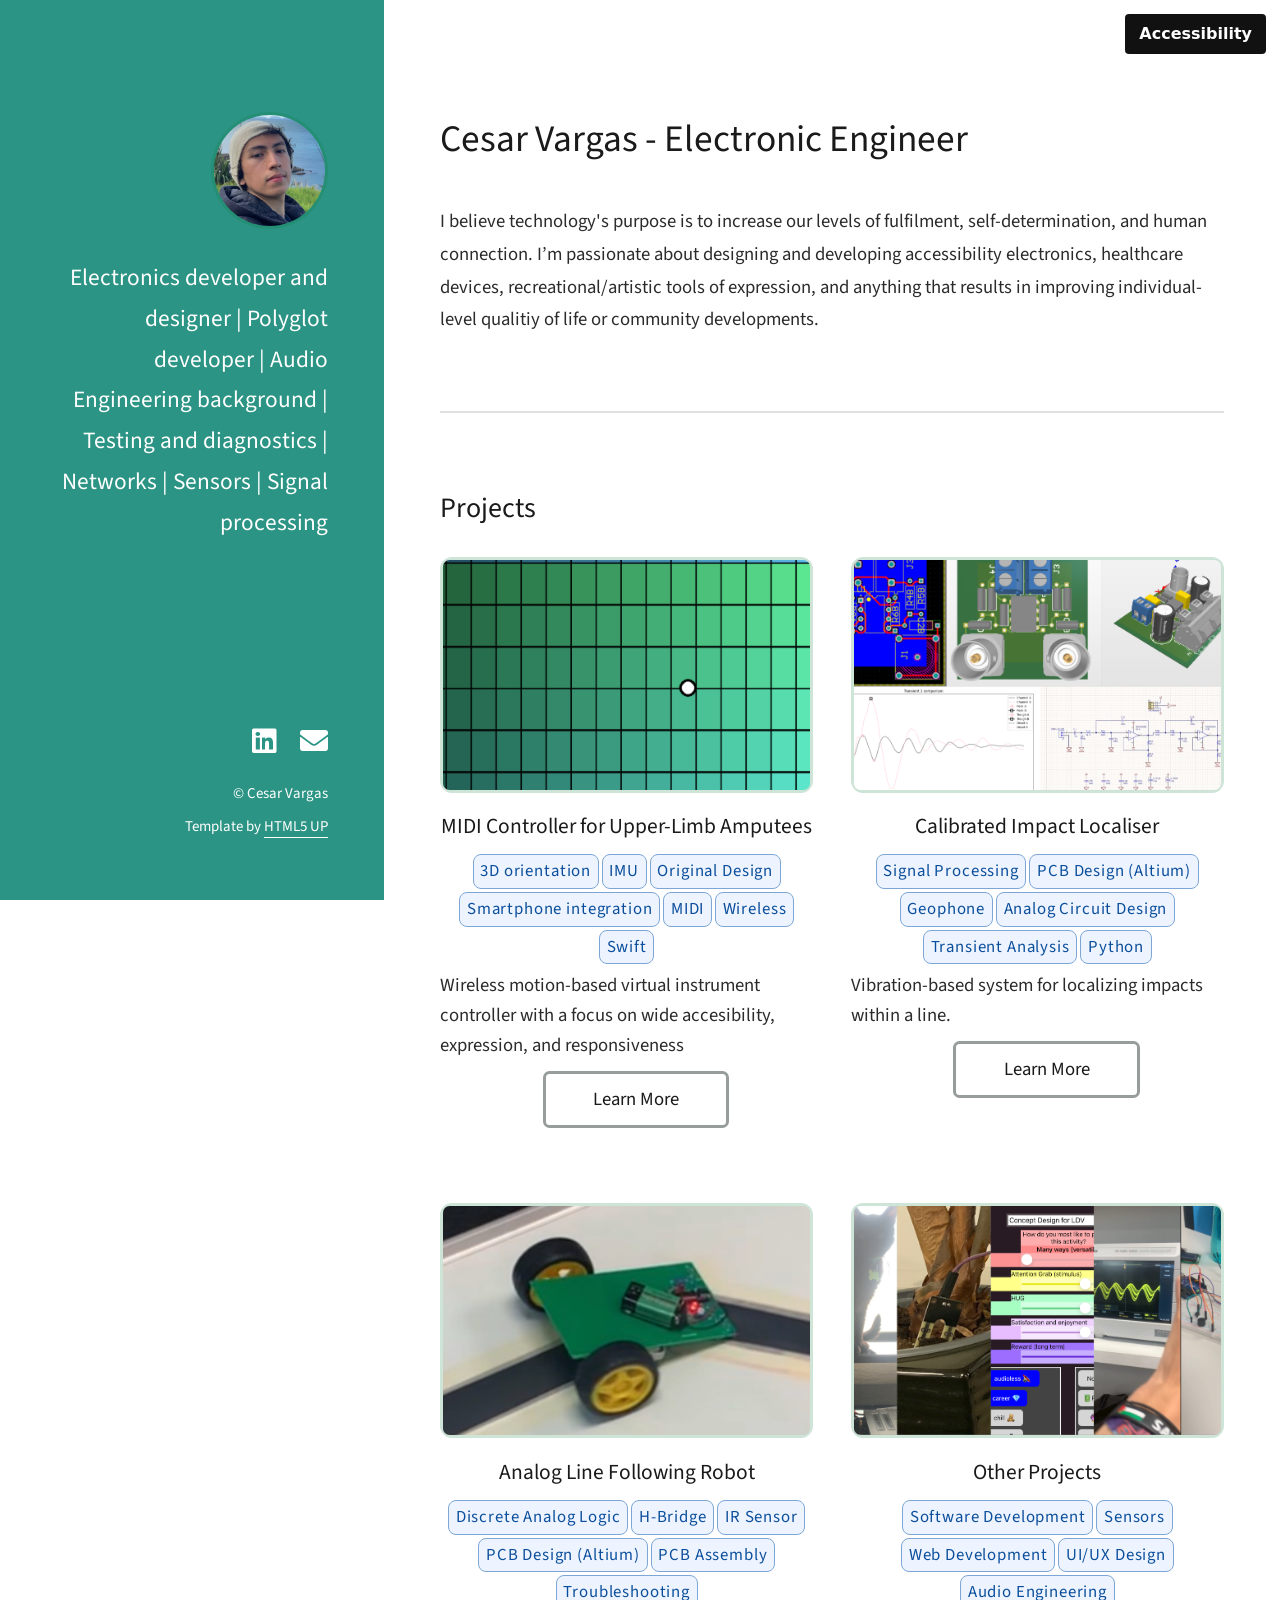
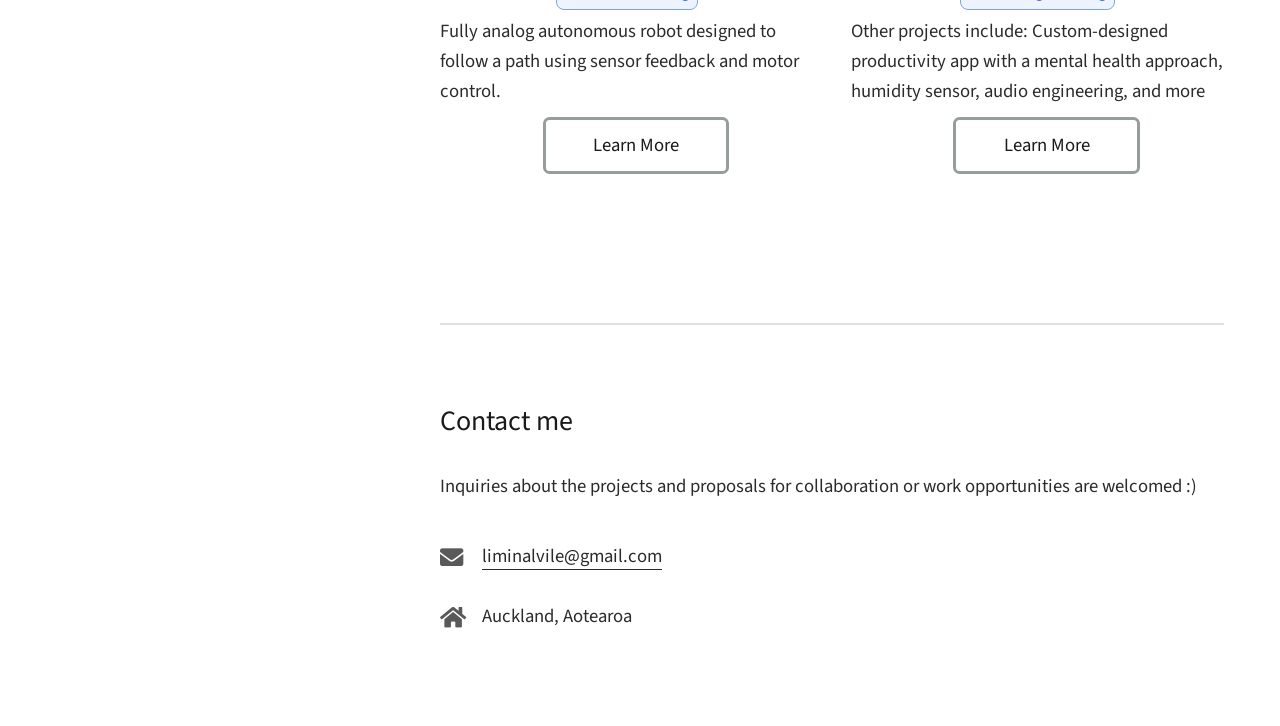
==== commit 41d28b49: "ready vr1" ====
--- a/index.html
+++ b/index.html
@@ -114,7 +114,7 @@
 									<span class="skill">UI/UX Design</span>
 									<span class="skill">Audio Engineering</span>
 								</div>
-								<p>Other projects include: Custom-designed productivity app with a mental health approach, weather dashboard, audio engineering, and more <br />  </p>
+								<p>Other projects include: Custom-designed productivity app with a mental health approach, humidity sensor, audio engineering, and more <br />  </p>
 								<!-- </div> -->
 								<ul class="actions" style="margin-top: 10px;">
 									<li><a href="other.html" class="button">Learn More</a></li>
--- a/assets/css/main.css
+++ b/assets/css/main.css
@@ -2617,7 +2617,7 @@
 		justify-content: space-between;
 		/* rlv */
 		/* background-color: #3a529c; */
-		background-color: #1f6b60;
+		background-color: #2c9484;
 		background-attachment: scroll,								scroll;
 		/* Add blur to bg maybe?*/
 		/* background-image: url("images/overlay.png"), url("../../images/bg.jpg"); */
